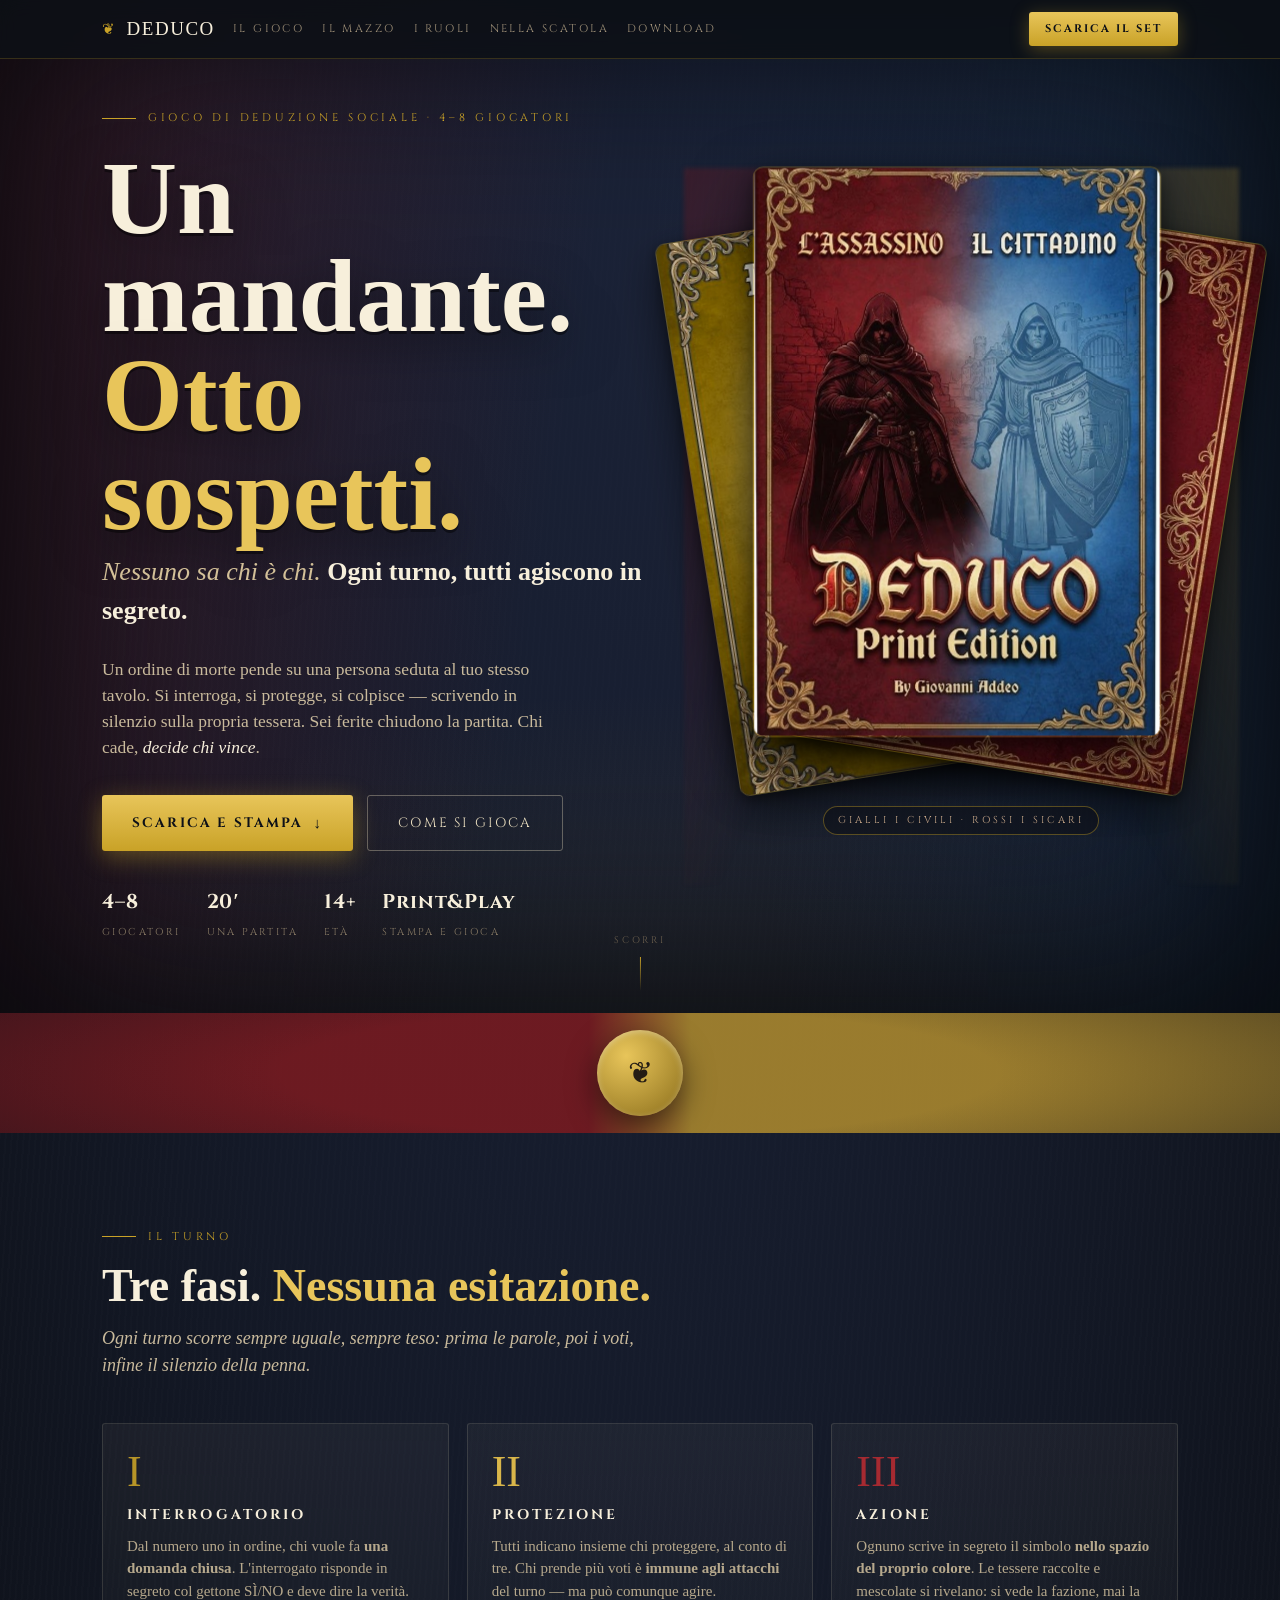
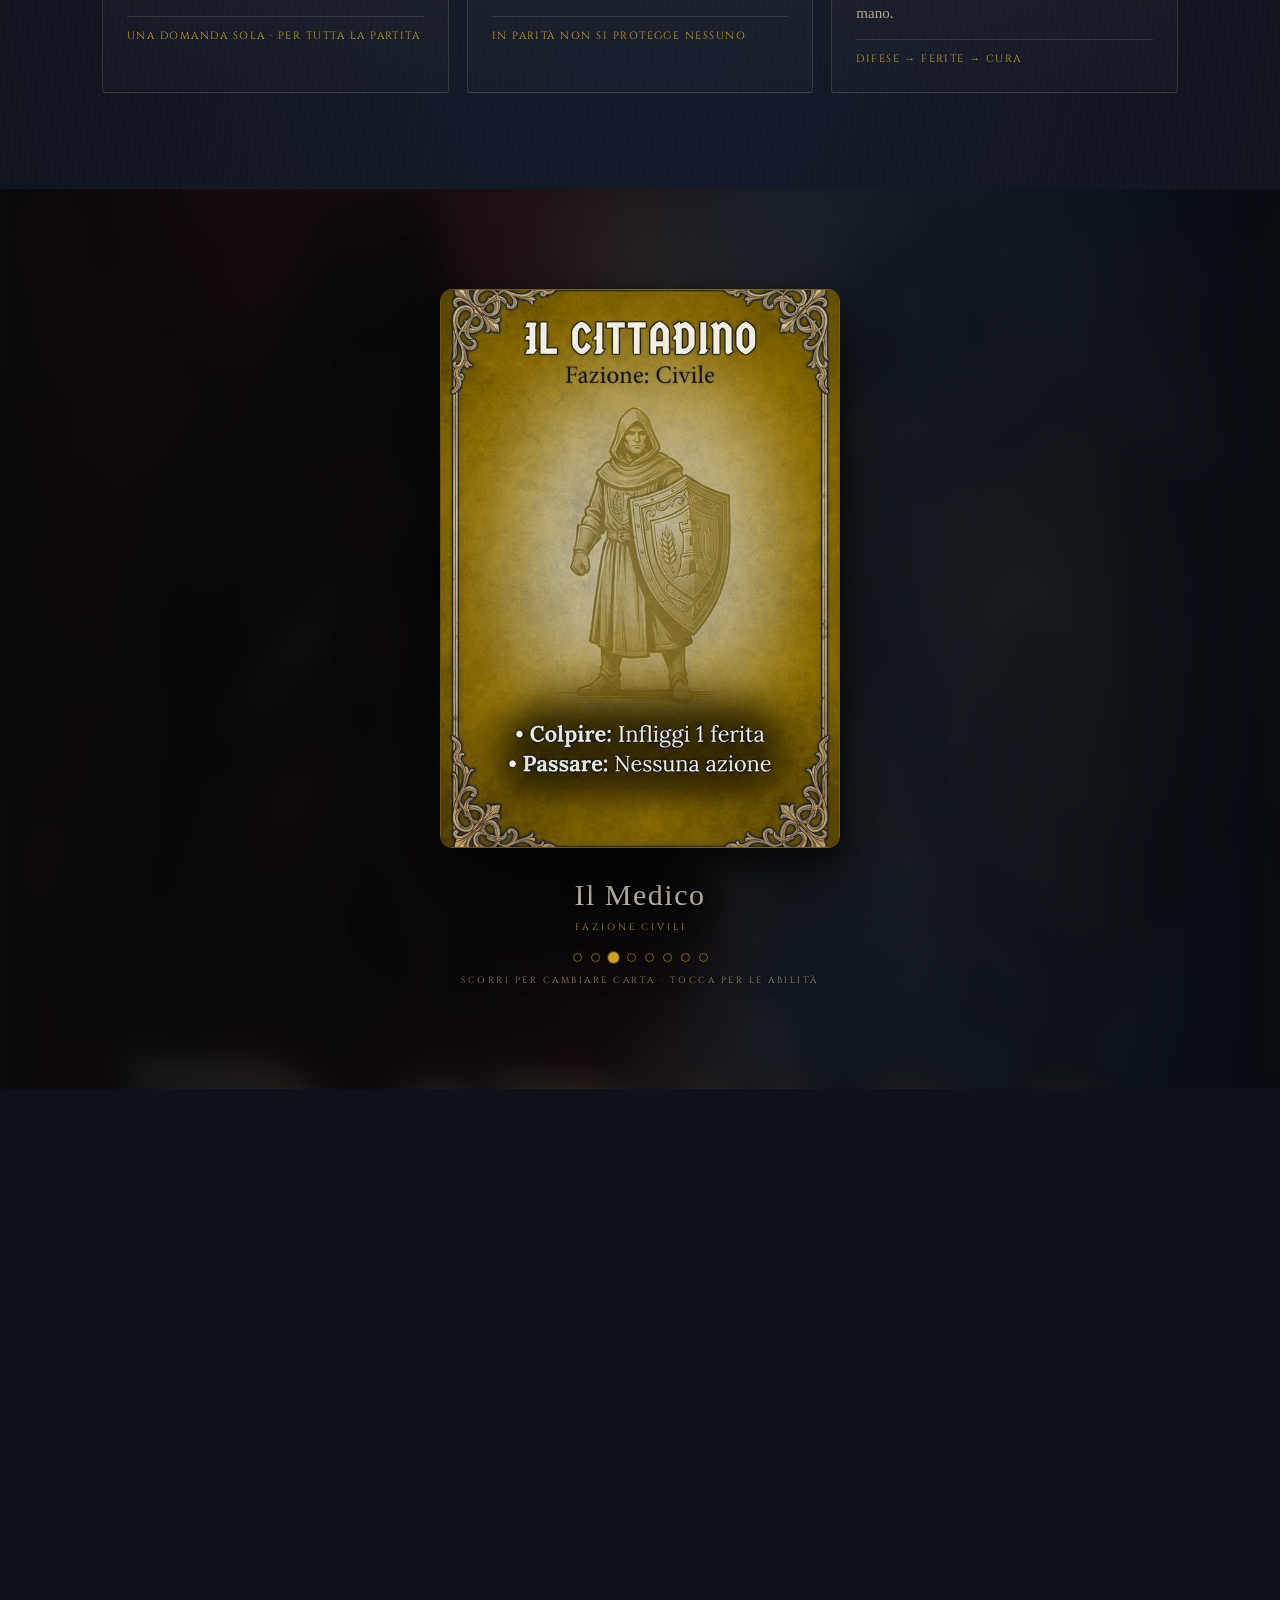
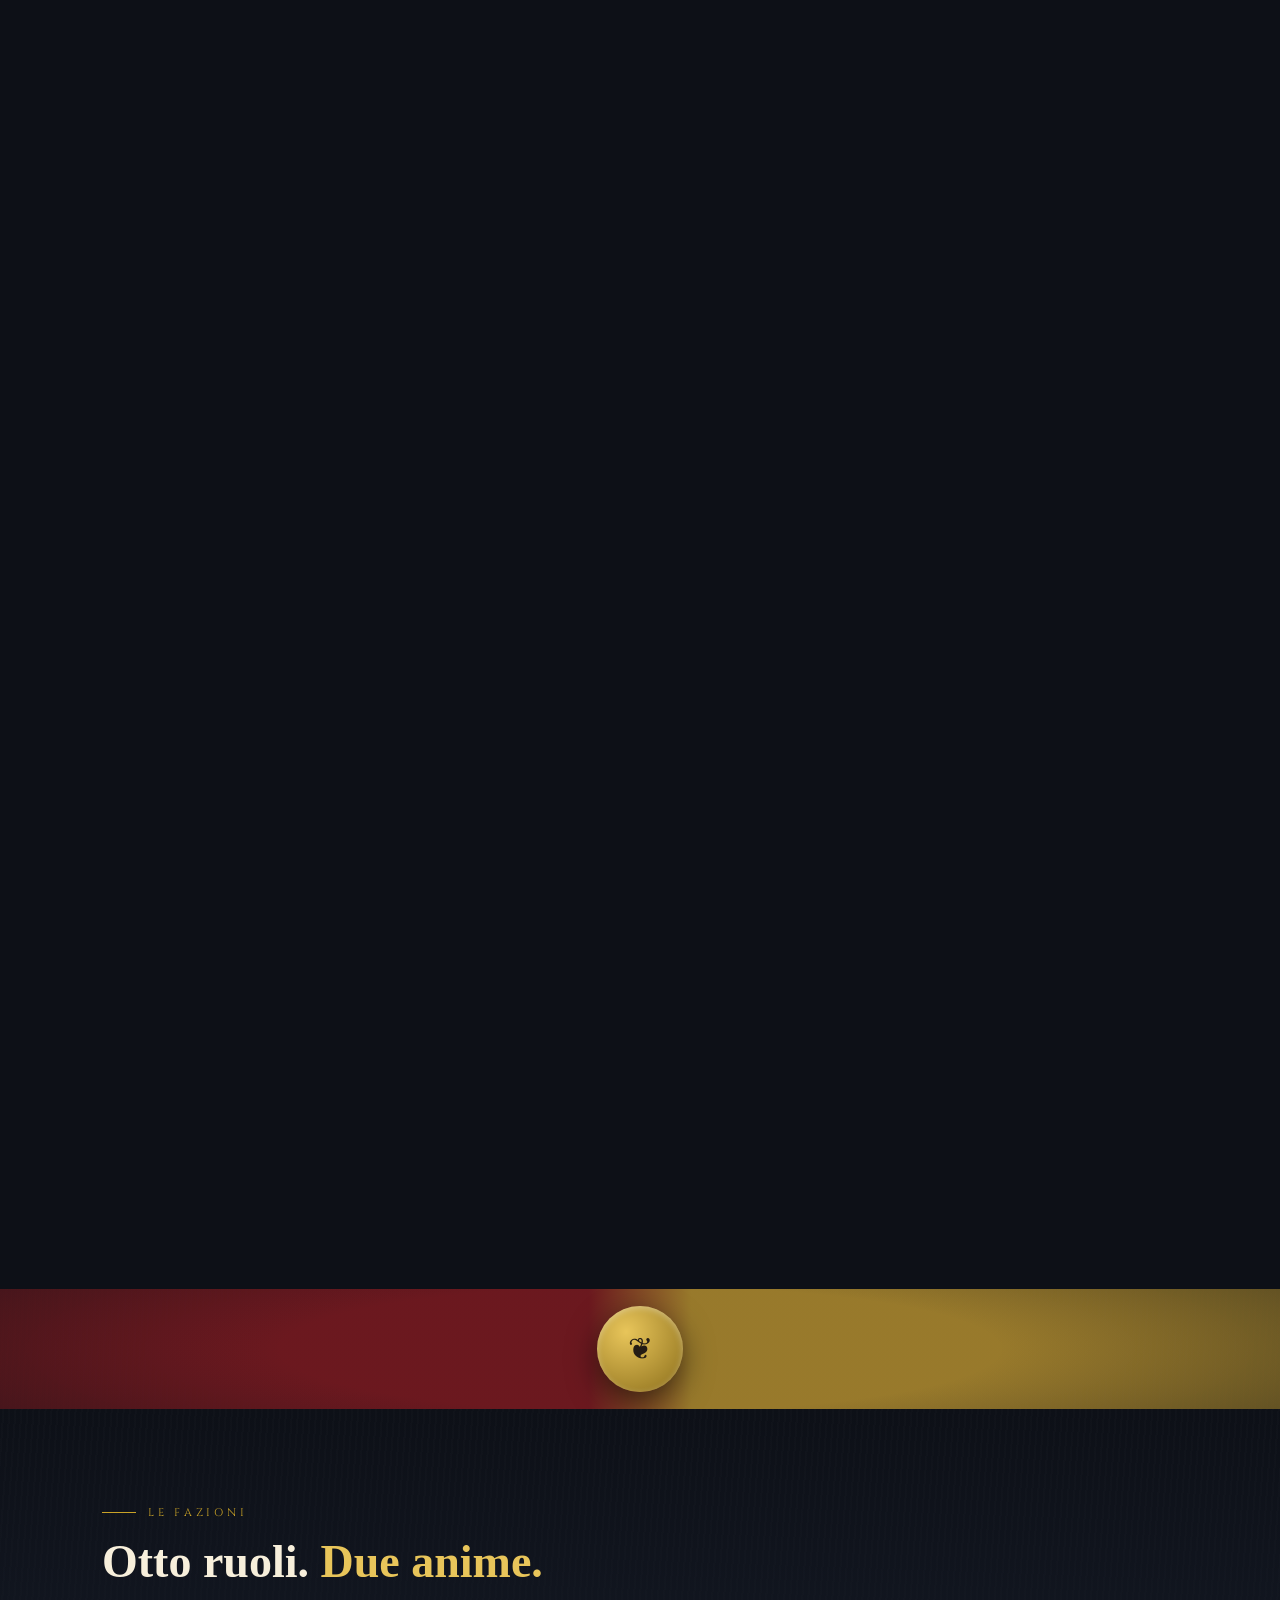
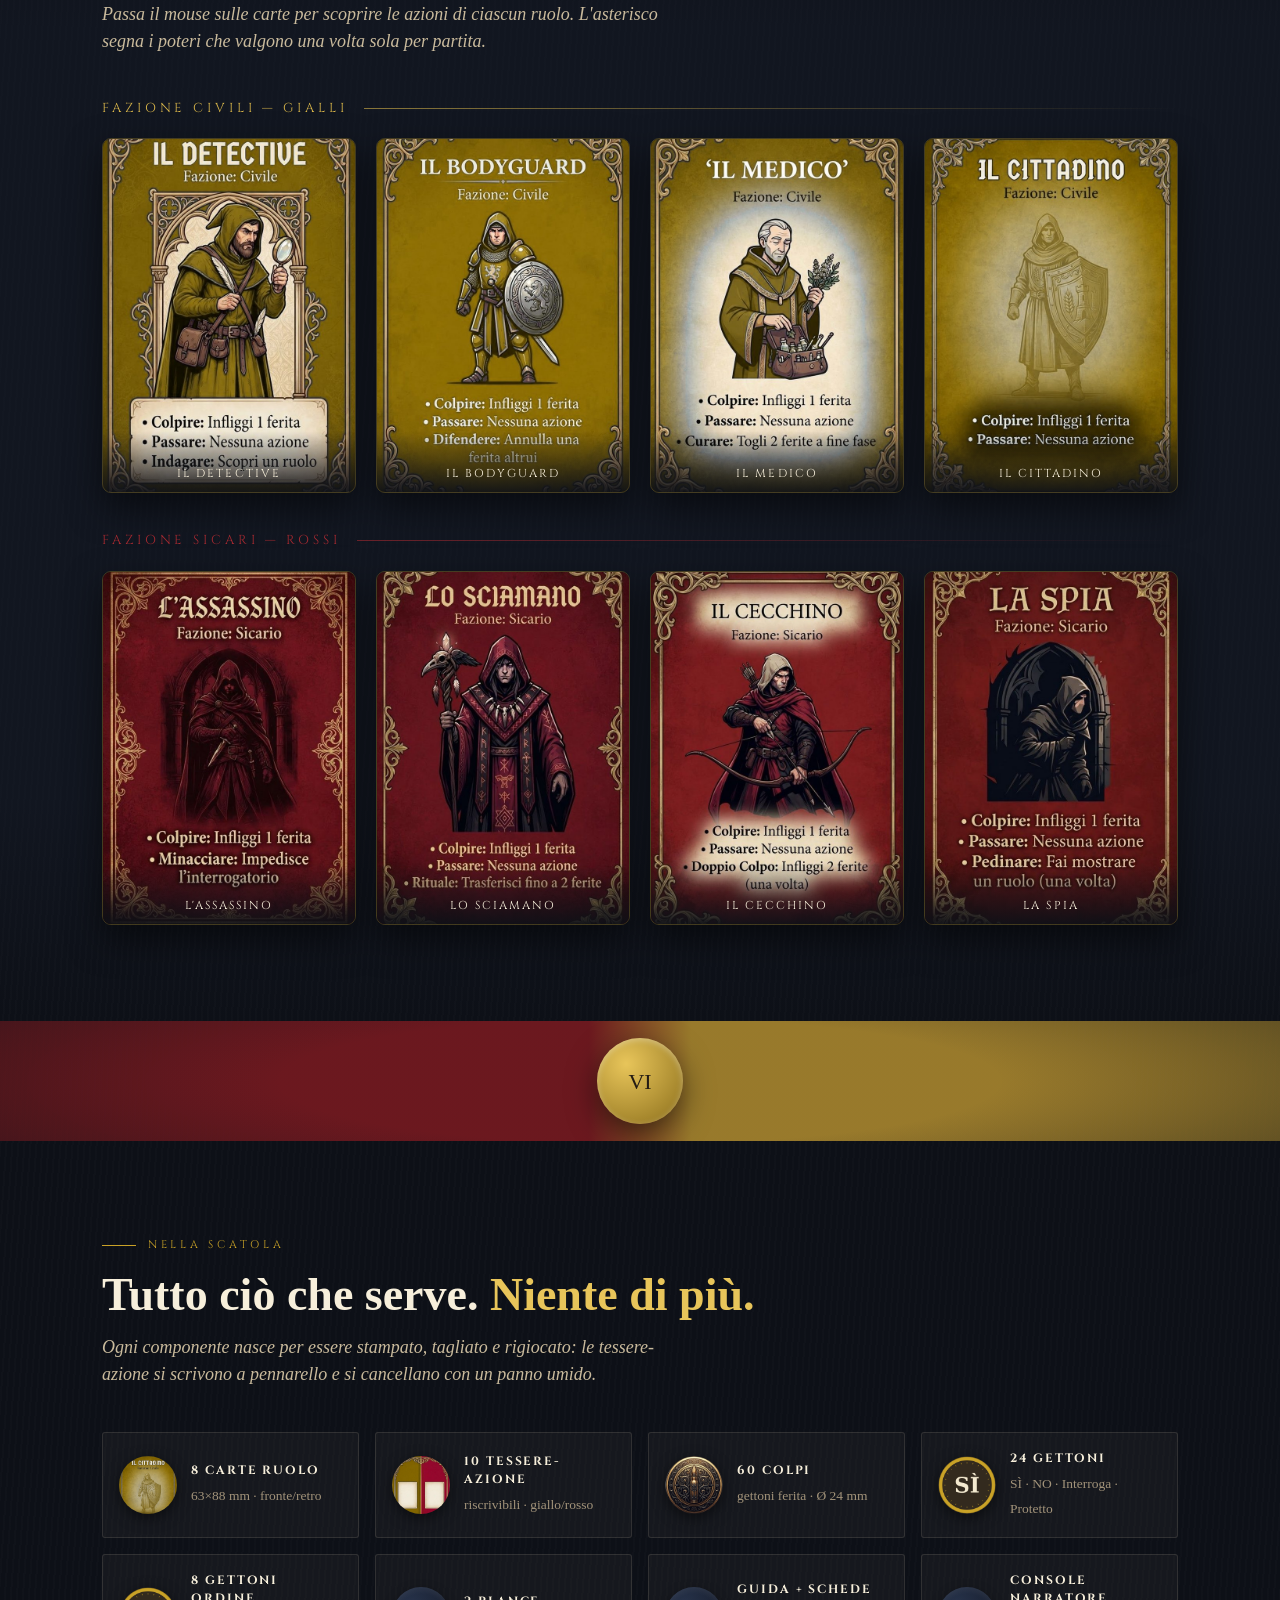
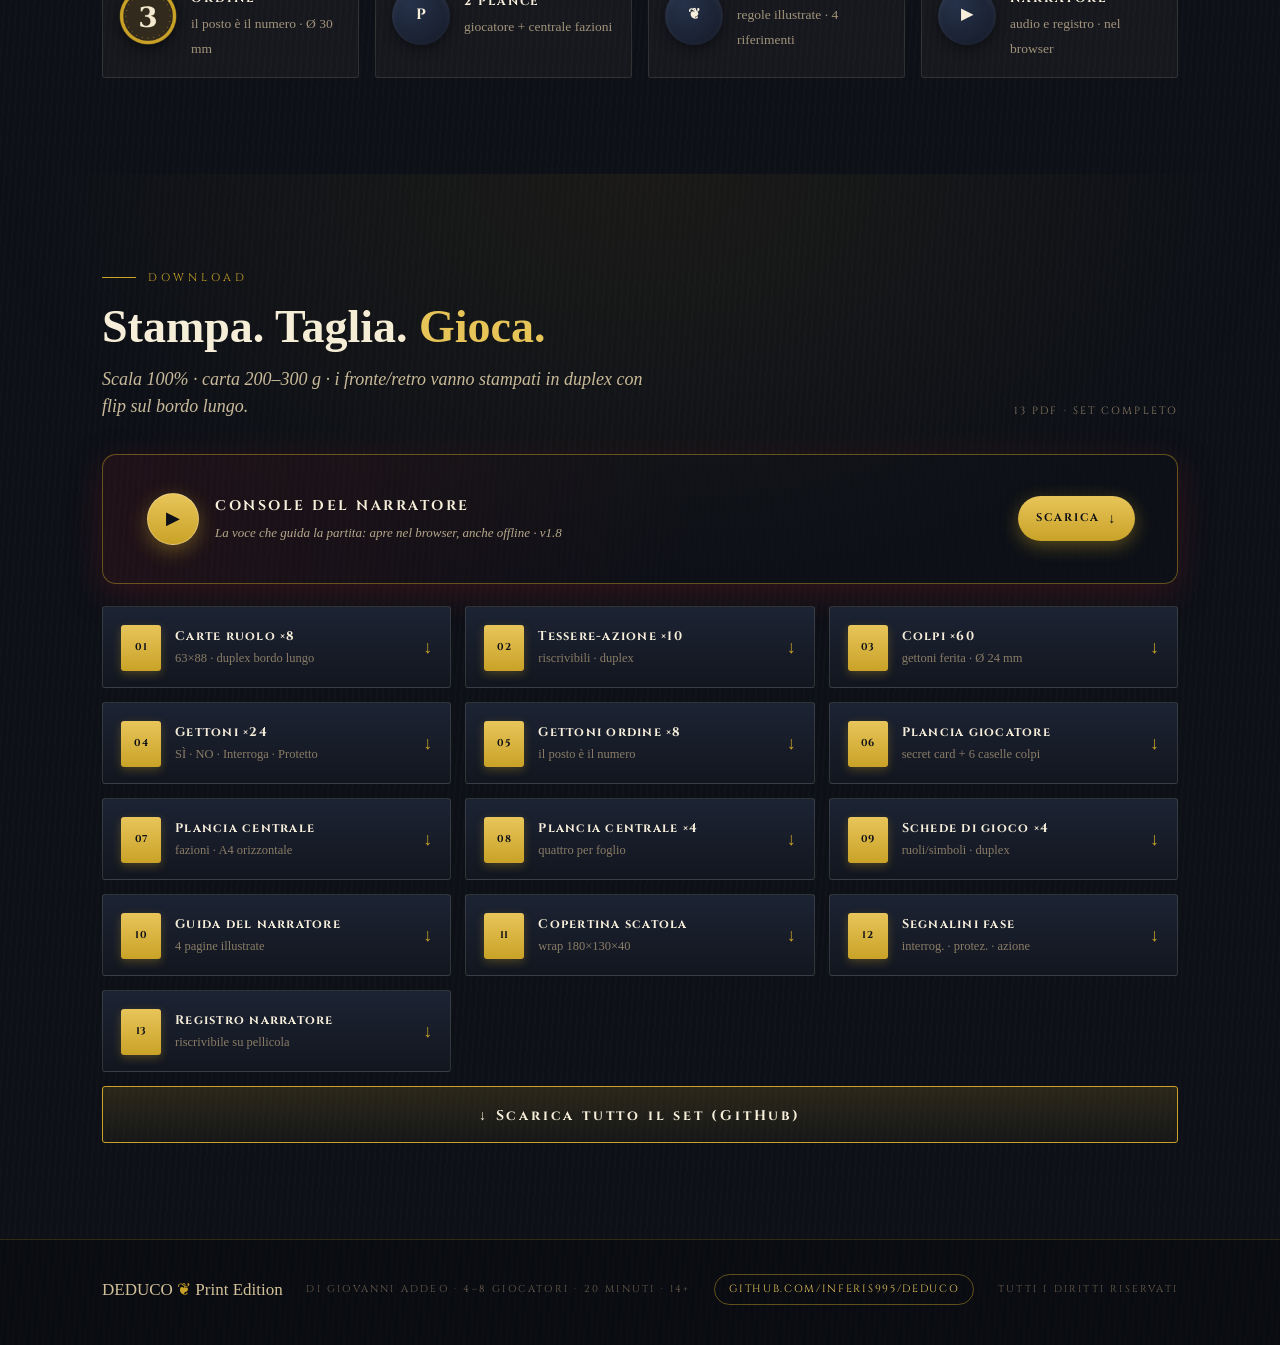
==== landing/index.html @ 0715bff7 "Console narratore: download ora via ZIP (GitHub Pages non forza il download degli HTML)" ====
<!DOCTYPE html>
<html lang="it">
<head>
<meta charset="utf-8">
<meta name="viewport" content="width=device-width, initial-scale=1, viewport-fit=cover">
<meta name="theme-color" content="#0D1017">
<title>DEDUCO — Un mandante. Otto sospetti. · Print &amp; Play</title>
<meta name="description" content="Gioco di deduzione sociale per 4–8 giocatori. Scarica, stampa, taglia, gioca. Print & Play completo: carte, gettoni, plance, guida e console del narratore.">
<link rel="preconnect" href="">

<style>
@import url('assets/fnt/fnt.css');

:root{
  --desk:#0D1017; --desk2:#161C29;
  --manila:#EBDFC0; --manila-hi:#F7EFDB; --manila-dim:#D3C098;
  --ink:#241C14; --ink-soft:#6A5B45;
  --gold:#C9A227; --gold-hi:#E8C55A; --gold-dim:#8a6d1a;
  --red:#A62A31; --red-dim:#761A20; --civ:#d9b64a; --civ-dim:#a8862e;
  --r:3px;
  --serif:"EB Garamond",Georgia,serif;
  --disp:"Cinzel Decorative",Georgia,serif;
  --caps:"Cinzel",Georgia,serif;
}
*{box-sizing:border-box;-webkit-tap-highlight-color:transparent}
html{scroll-behavior:smooth}
html,body{margin:0;padding:0}
body{
  background:
    radial-gradient(130% 90% at 50% -10%, #1E2740 0%, rgba(13,16,23,0) 60%),
    repeating-linear-gradient(94deg, rgba(255,255,255,.012) 0 2px, rgba(0,0,0,0) 2px 6px),
    var(--desk);
  color:var(--manila);
  font-family:var(--serif);
  font-size:17px; line-height:1.5;
  overflow-x:hidden;
}
.wrap{max-width:1120px;margin:0 auto;padding:0 22px}
::selection{background:var(--gold);color:#0a0a0a}

/* ============ TOP BAR ============ */
header{position:fixed;inset:0 0 auto 0;z-index:90;width:100%;overflow:hidden;background:rgba(13,16,23,.82);backdrop-filter:blur(10px);border-bottom:1px solid rgba(201,162,39,.22)}
.nav{display:flex;align-items:center;gap:18px;height:58px;max-width:1120px;margin:0 auto;padding:0 22px;flex-wrap:nowrap}
.logo{font-family:var(--disp);font-size:19px;color:var(--manila-hi);letter-spacing:.08em;display:flex;align-items:center;gap:10px}
.logo .fleur{color:var(--gold);font-size:15px}
.nav a{font-family:var(--caps);font-size:11px;letter-spacing:.22em;text-transform:uppercase;color:#A2937A;text-decoration:none;transition:color .2s}
.nav a:hover{color:var(--gold-hi)}
.nav .cta{margin-left:auto;flex:0 0 auto;white-space:nowrap;font-family:var(--caps);font-size:11px;letter-spacing:.18em;text-transform:uppercase;color:#0D1017;background:linear-gradient(180deg,var(--gold-hi),var(--gold));padding:9px 16px;border-radius:var(--r);text-decoration:none;font-weight:700;box-shadow:0 4px 18px rgba(201,162,39,.35);transition:transform .15s,box-shadow .2s}
.nav .cta:hover{transform:translateY(-1px);box-shadow:0 8px 26px rgba(201,162,39,.5)}
@media(max-width:760px){.nav a:not(.cta){display:none}}
@media(max-width:760px){
  .nav{gap:10px;padding:0 14px}
  .nav .logo{font-size:17px}
  .nav .cta{padding:8px 12px;font-size:10.5px;letter-spacing:.12em}
}
@media(max-width:520px){
  .wrap{padding:0 16px}
  .nav{padding:0 12px;gap:8px}
  section{padding:64px 0}
  .hero{padding-top:92px}
  .hero-meta{gap:18px}
  .comp-grid{gap:10px}
  .comp{padding:12px;gap:10px}
  .comp .ic{flex:0 0 46px;height:46px}
  .dl{padding:13px 12px;gap:10px}
  .dl .tag{flex-basis:34px;height:40px}
  .dl b{white-space:normal;font-size:11.5px}
  .fasi{gap:12px}
  .fase{padding:20px 18px}
  .cards{gap:10px}
  .pcard .nm{font-size:9.5px;letter-spacing:.12em;padding:26px 8px 8px}
  .fax{height:90px}
  .fax .seal{width:70px;height:70px;font-size:24px}
}

/* link mai viola/visti-diversi: uniformità totale */
a{-webkit-tap-highlight-color:transparent}
a:visited,a:active{color:inherit}
.btn:visited{color:#0D1017 !important}
.btn.gold:visited,.btn.gold:active{color:#0D1017 !important;background:linear-gradient(180deg,var(--gold),var(--gold-dim)) !important}
.btn.ghost:visited{color:var(--manila) !important}
.nav .cta:visited,.nav .cta:active{color:#0D1017 !important;background:linear-gradient(180deg,var(--gold-hi),var(--gold)) !important}
.btn:active{transform:translateY(1px) scale(.985)}
.dl:visited .tx b{color:var(--manila-hi)}
.dl-console-hero:visited .go{color:#0D1017 !important}
.dl-console-hero:active{transform:translateY(1px)}

/* ============ HERO ============ */
.hero{position:relative;min-height:100svh;display:grid;align-items:center;padding:110px 0 70px;overflow:hidden}
/* spartiacque rosso/blu come l'artwork */
.hero-bg{position:absolute;inset:0;z-index:0}
.hero-bg::before{content:"";position:absolute;inset:0;
  background:
    linear-gradient(100deg, rgba(118,26,32,.32) 0%, rgba(118,26,32,0) 44%),
    linear-gradient(260deg, rgba(27,58,92,.38) 0%, rgba(27,58,92,0) 46%),
    radial-gradient(90% 70% at 50% 110%, rgba(201,162,39,.10), rgba(0,0,0,0) 60%);}
/* vignetta pergamena bruciata */
.hero-bg::after{content:"";position:absolute;inset:0;box-shadow:inset 0 0 180px 40px rgba(5,7,10,.85)}
.hero-grid{position:relative;z-index:2;display:grid;grid-template-columns:1.15fr .85fr;gap:56px;align-items:center}
@media(max-width:900px){
  .hero-grid{grid-template-columns:1fr;gap:24px}
  /* mobile: carte IN CIMA con animazione d'ingresso, poi il testo pulito */
  .hero-art{order:-1;margin:-6px 0 6px;padding:0 16px}
  .hero-copy{order:0;text-align:left}
  .deck{width:min(250px,64vw);--fanA:9%;--rot:7deg}
  .kicker{margin-bottom:14px}
  h1{font-size:clamp(40px,11vw,60px);line-height:1.0;margin-bottom:10px}
  .hero-copy p.lead{font-size:15px;line-height:1.55;margin-bottom:18px;text-wrap:pretty}
  .hero-cta{gap:10px}
  .hero-cta .btn{padding:13px 18px;font-size:11.5px}
  .hero-meta{margin-top:18px;gap:10px}
  .hm{font-size:10px}
  .cap{margin-top:10px}
  .scroll-hint{display:none}
}

.kicker{font-family:var(--caps);font-size:11px;letter-spacing:.34em;text-transform:uppercase;color:var(--gold);display:flex;align-items:center;gap:12px;margin-bottom:22px}
.kicker::before{content:"";width:34px;height:1px;background:var(--gold)}
h1{font-family:var(--disp);font-weight:900;font-size:clamp(52px,8.5vw,104px);line-height:.95;margin:0 0 8px;color:var(--manila-hi);text-shadow:0 3px 0 rgba(0,0,0,.45), 0 14px 50px rgba(0,0,0,.5)}
h1 .dual{color:var(--gold-hi)}
.tagline{font-size:clamp(19px,2.4vw,26px);font-style:italic;color:var(--manila-dim);margin:0 0 26px}
.tagline b{color:var(--manila-hi);font-style:normal}
.hero-copy p.lead{font-size:17.5px;color:#C9BA9C;max-width:52ch;margin:0 0 34px}
.hero-copy p.lead em{color:var(--manila-hi)}

.hero-cta{display:flex;gap:14px;flex-wrap:wrap;align-items:center}
.btn{font-family:var(--caps);font-size:13.5px;letter-spacing:.16em;text-transform:uppercase;text-decoration:none;padding:17px 30px;border-radius:var(--r);display:inline-flex;align-items:center;gap:10px;transition:transform .15s,box-shadow .2s,background .2s}
.btn.gold{background:linear-gradient(180deg,var(--gold-hi),var(--gold));color:#0D1017;font-weight:700;box-shadow:0 6px 24px rgba(201,162,39,.4)}
.btn.gold:hover{transform:translateY(-2px);box-shadow:0 12px 34px rgba(201,162,39,.55)}
.btn.ghost{border:1px solid rgba(235,223,192,.35);color:var(--manila)}
.btn.ghost:hover{border-color:var(--gold);color:var(--gold-hi)}
.btn .ar{font-family:var(--serif);font-size:15px}

.hero-meta{display:flex;gap:26px;margin-top:36px;flex-wrap:wrap}
.hm{font-family:var(--caps)}
.hm b{display:block;font-size:20px;color:var(--manila-hi);letter-spacing:.04em}
.hm span{font-size:10px;letter-spacing:.24em;text-transform:uppercase;color:#8A7C66}

/* carta flottante hero */
.hero-art{position:relative;display:flex;flex-direction:column;align-items:center;justify-content:center}
.hero-art::before{content:"";position:absolute;inset:-8% -14%;
  background:
    linear-gradient(115deg, rgba(118,26,32,.34), transparent 42%),
    linear-gradient(245deg, rgba(168,134,46,.26), transparent 46%),
    radial-gradient(60% 55% at 50% 42%, rgba(201,162,39,.14), transparent 70%);
  filter:blur(2px);z-index:0}
/* ventaglio carte: spread ampio, tutte leggibili, ombre coerenti */
.deck{position:relative;width:min(400px,86vw);aspect-ratio:63/88;z-index:1;margin:0 auto;--fanA:16%;--rot:9deg}
.deck .card3d{position:absolute;top:0;left:0;width:100%;height:100%;border-radius:10px;overflow:hidden;border:1px solid rgba(201,162,39,.4);will-change:transform;
  box-shadow:0 18px 44px rgba(0,0,0,.55),0 4px 12px rgba(0,0,0,.4)}
.deck .card3d img{width:100%;height:100%;object-fit:cover;display:block}
/* tre carte sovrapposte con fan: la prima esce a sinistra, la terza a destra */
.deck{--fanA:16%;--rot:9deg}
.deck .c1{transform:rotate(calc(var(--rot)*-1)) translate(calc(var(--fanA)*-1),-3%);z-index:0}
.deck .c2{transform:rotate(var(--rot)) translate(var(--fanA),-3%);z-index:0}
.deck .c3{transform:translate(-1%,-8%) scale(1.02);z-index:3;box-shadow:0 26px 60px rgba(0,0,0,.6),0 8px 20px rgba(0,0,0,.45)}
.deck .glow{position:absolute;inset:-12%;z-index:1;background:radial-gradient(60% 50% at 50% 40%,rgba(201,162,39,.16),transparent 70%);pointer-events:none}
.cap{position:relative;z-index:4;font-family:var(--caps);font-size:10px;letter-spacing:.3em;text-transform:uppercase;color:#C9A98A;white-space:nowrap;text-align:center;margin-top:30px;background:rgba(13,16,23,.55);padding:6px 14px;border-radius:99px;border:1px solid rgba(201,162,39,.4)}
@media(max-width:900px){
  .cap{margin-top:16px;font-size:9px;letter-spacing:.2em;white-space:normal}
}
@media (prefers-reduced-motion: no-preference){
  /* ingresso cinematico: le carte si compongono */
  .deck .c1{animation:dealL .9s cubic-bezier(.2,.8,.25,1) both}
  .deck .c2{animation:dealR .9s cubic-bezier(.2,.8,.25,1) .12s both}
  .deck .c3{animation:dealC .9s cubic-bezier(.2,.8,.25,1) .24s both}
  @keyframes dealL{from{transform:rotate(-24deg) translate(-46%,6%) scale(.92);opacity:0}to{transform:rotate(calc(var(--rot)*-1)) translate(calc(var(--fanA)*-1),-3%);opacity:1}}
  @keyframes dealR{from{transform:rotate(24deg) translate(46%,6%) scale(.92);opacity:0}to{transform:rotate(var(--rot)) translate(var(--fanA),-3%);opacity:1}}
  @keyframes dealC{from{transform:translate(-16%,-20%) scale(.9);opacity:0}to{transform:translate(-1%,-8%) scale(1.02);opacity:1}}
  /* respiro lento e leggero del mazzo */
  .deck{animation:breathe 6.5s ease-in-out 1.2s infinite}
  @keyframes breathe{0%,100%{transform:translateY(0)}50%{transform:translateY(-7px)}}
  /* micro-parallasse al passaggio del mouse (desktop) */
  @media(hover:hover){
    .deck{transition:transform .3s ease}
    .hero-art:hover .deck{transform:translateY(-4px) rotate(-.6deg)}
  }
}
/* override mobile DOPO la base: fan più raccolto su schermi stretti */
@media(max-width:900px){
  .deck{width:min(230px,60vw)}
}

.scroll-hint{position:absolute;left:50%;bottom:22px;transform:translateX(-50%);z-index:3;font-family:var(--caps);font-size:9.5px;letter-spacing:.3em;text-transform:uppercase;color:#6B5F4E;display:flex;flex-direction:column;align-items:center;gap:8px;text-decoration:none}
@media(max-width:900px){.scroll-hint{display:none !important}}
.scroll-hint::after{content:"";width:1px;height:34px;background:linear-gradient(180deg,var(--gold),transparent);animation:drip 2.2s ease-in-out infinite}
@keyframes drip{0%{transform:scaleY(0);transform-origin:top}45%{transform:scaleY(1);transform-origin:top}55%{transform:scaleY(1);transform-origin:bottom}100%{transform:scaleY(0);transform-origin:bottom}}

/* ============ FASCE FRAZIONE (divider) ============ */
.fax{position:relative;height:120px;overflow:hidden;display:flex;align-items:center;justify-content:center}
.fax::before{content:"";position:absolute;inset:0;
  background:linear-gradient(90deg,var(--red-dim) 0%,var(--red-dim) 46%,var(--civ-dim) 54%,var(--civ-dim) 100%);opacity:.9}
.fax::after{content:"";position:absolute;inset:0;background:radial-gradient(70% 130% at 50% 50%,transparent 40%,rgba(13,16,23,.55) 100%)}
.fax .seal{position:relative;z-index:1;width:86px;height:86px;border-radius:50%;background:radial-gradient(circle at 34% 30%,#E8C55A,#8a6d1a);display:grid;place-items:center;box-shadow:0 10px 30px rgba(0,0,0,.55), inset 0 2px 6px rgba(255,255,255,.35);font-family:var(--disp);font-size:30px;color:#241C14}

/* ============ IL MAZZO — scroll film (sticky) ============ */
#mazzo{position:relative;isolation:isolate;background:var(--desk);overflow-x:clip}

/* COPERTINA in alto — cover del mazzo */
.mz-head{padding:120px 0 40px;background:
  radial-gradient(120% 90% at 50% 0, #1E2740 0%, rgba(13,16,23,0) 60%), var(--desk)}
.mz-headgrid{display:grid;grid-template-columns:1.2fr .8fr;gap:52px;align-items:center}
@media(max-width:900px){.mz-headgrid{grid-template-columns:1fr;gap:26px;padding-top:0}}
.mz-cover{position:relative;width:min(300px,66vw);margin:0 auto}
.mz-cover img{width:100%;display:block;border-radius:10px;border:1px solid rgba(201,162,39,.5);
  box-shadow:0 30px 70px rgba(0,0,0,.6),0 8px 20px rgba(0,0,0,.45)}
.mz-cover::after{content:"";position:absolute;inset:-10%;background:radial-gradient(60% 55% at 50% 45%,rgba(201,162,39,.16),transparent 70%);z-index:-1}
.mz-caplabel{position:absolute;left:50%;bottom:-30px;transform:translateX(-50%);
  font-family:var(--caps);font-size:9px;letter-spacing:.28em;text-transform:uppercase;color:#9b8a68;white-space:nowrap}

/* VISUALIZZATORE (stile Métiq): sezione alta ~300vh, sticky in testa si appiccica subito,
   le 8 carte scorrono in 200vh = niente scroll blu sprecato */
.mz-viewer{position:relative;height:300vh}
.dfsticky{position:sticky;top:0;height:100svh;display:flex;align-items:center;justify-content:center;overflow:hidden;
  background:var(--desk)}
/* sfondo copertina sfocato dietro le carte */
.df-bg{position:absolute;inset:0;z-index:0;background-image:url('assets/cover-trim.jpg');
  background-size:cover;background-position:center 42%;filter:saturate(.85) brightness(.5) blur(16px);
  transform:scale(1.12);will-change:transform;pointer-events:none}
.df-bg::after{content:"";position:absolute;inset:0;
  background:linear-gradient(90deg,rgba(13,16,23,.9),rgba(13,16,23,.55),rgba(13,16,23,.9))}
.dfgrid{position:relative;z-index:2;display:grid;place-items:center;width:100%}

/* carta GRANDE, proporzioni cinematiche */
.df-cardwrap{position:relative;display:flex;flex-direction:column;align-items:center;gap:18px}
.df-card{position:relative;width:min(400px,72vw);aspect-ratio:63/88;border-radius:12px;overflow:hidden;cursor:pointer;
  border:1px solid rgba(201,162,39,.5);box-shadow:0 40px 90px rgba(0,0,0,.7),0 10px 26px rgba(0,0,0,.5);
  transition:transform .35s cubic-bezier(.2,.8,.25,1);will-change:transform}
.df-card:active{transform:scale(.985)}
.df-card img{width:100%;height:100%;object-fit:cover;display:block}
.df-card .flip{position:absolute;inset:0;background:linear-gradient(180deg,rgba(13,16,23,.88),rgba(13,16,23,.96));
  display:flex;flex-direction:column;justify-content:center;align-items:center;gap:9px;padding:24px;text-align:center;
  opacity:0;transform:rotateY(12deg);transition:opacity .3s ease,transform .3s ease;pointer-events:none}
.df-card.aperta .flip{opacity:1;transform:none;pointer-events:auto}
.df-card .flip b{font-family:var(--caps);font-size:15px;letter-spacing:.2em;text-transform:uppercase;color:var(--manila-hi)}
.df-card .flip span{font-size:16px;color:#C9BA9C;max-width:32ch}
.df-card .flip code{font-family:ui-monospace,Menlo,monospace;font-size:14px;color:var(--gold-hi);background:rgba(201,162,39,.14);padding:2px 9px;border-radius:3px}
.df-card .flip .fx{margin-top:6px;font-family:var(--caps);font-size:9.5px;letter-spacing:.26em;text-transform:uppercase;color:#8A7C66}
.df-card .flip .fx2{font-style:italic;color:#B6A88C}

/* progress: nome + dots */
.df-info{display:flex;flex-direction:column;align-items:center;gap:12px;margin-top:6px}
.df-nome{font-family:var(--disp);font-size:clamp(23px,3vw,30px);color:var(--manila-hi);letter-spacing:.05em;min-height:1.3em;text-shadow:0 3px 18px rgba(0,0,0,.7)}
.df-nome small{display:block;font-family:var(--caps);font-size:9.5px;letter-spacing:.3em;text-transform:uppercase;color:var(--gold);margin-top:4px}
.df-dots{display:flex;gap:9px;justify-content:center;margin-top:6px}
.df-dots i{width:9px;height:9px;border-radius:50%;border:1px solid rgba(201,162,39,.6);transition:background .25s,transform .25s;cursor:pointer}
.df-dots i.on{background:var(--gold);transform:scale(1.3)}
.df-hint{font-family:var(--caps);font-size:9px;letter-spacing:.28em;text-transform:uppercase;color:#9b8a68}
@media(max-width:900px){.df-hint{display:none}}

/* cambio carta — dissolvenza morbida */
.df-card.swap{animation:cardIn .5s ease both}
@keyframes cardIn{from{opacity:.25;transform:translateY(10px) scale(.97)}to{opacity:1;transform:none}}
@media (prefers-reduced-motion: reduce){.df-card.swap{animation:none}}

/* ============ SEZIONI GENERICHE ============ */
section{padding:96px 0}
.eyebrow{font-family:var(--caps);font-size:11px;letter-spacing:.34em;text-transform:uppercase;color:var(--gold);display:flex;align-items:center;gap:12px;margin-bottom:16px}
.eyebrow::before{content:"";width:34px;height:1px;background:var(--gold)}
h2{font-family:var(--disp);font-weight:700;font-size:clamp(30px,4.4vw,46px);line-height:1.08;margin:0 0 14px;color:var(--manila-hi)}
h2 em{font-style:normal;color:var(--gold-hi)}
.sub{font-size:18px;color:#C9BA9C;max-width:62ch;margin:0 0 44px;font-style:italic}

/* ============ COME SI GIOCA (fasi) ============ */
.fasi{display:grid;grid-template-columns:repeat(3,1fr);gap:18px}
@media(max-width:860px){.fasi{grid-template-columns:1fr}}
.fase{position:relative;background:linear-gradient(180deg,rgba(235,223,192,.05),rgba(235,223,192,.02));border:1px solid rgba(235,223,192,.14);border-radius:var(--r);padding:26px 24px 24px;transition:transform .2s,border-color .2s}
.fase:hover{transform:translateY(-4px);border-color:rgba(201,162,39,.5)}
.fase .num{font-family:var(--disp);font-size:44px;color:rgba(201,162,39,.9);line-height:1;margin-bottom:10px}
.fase h3{font-family:var(--caps);font-size:14px;letter-spacing:.22em;text-transform:uppercase;color:var(--manila-hi);margin:0 0 10px}
.fase p{margin:0;font-size:15px;color:#B6A88C}
.fase .law{margin-top:14px;padding-top:12px;border-top:1px solid rgba(235,223,192,.14);font-family:var(--caps);font-size:10.5px;letter-spacing:.14em;text-transform:uppercase;color:var(--gold)}
.fase.red .num{color:var(--red)}
.fase.civ .num{color:var(--civ)}

/* ============ I RUOLI (galleria carte) ============ */
#ruoli{background:linear-gradient(180deg,transparent,rgba(22,28,41,.5) 18%,rgba(22,28,41,.5) 82%,transparent)}
.fac-line{display:flex;align-items:center;gap:16px;margin:38px 0 20px}
.fac-line .fn{font-family:var(--caps);font-size:13px;letter-spacing:.3em;text-transform:uppercase}
.fac-line.civili .fn{color:var(--civ)}
.fac-line.sicari .fn{color:var(--red)}
.fac-line::after{content:"";flex:1;height:1px;background:linear-gradient(90deg,currentColor,transparent)}
.fac-line.civili::after{background:linear-gradient(90deg,rgba(217,182,74,.6),transparent)}
.fac-line.sicari::after{background:linear-gradient(90deg,rgba(166,42,49,.6),transparent)}

.cards{display:grid;grid-template-columns:repeat(4,1fr);gap:20px}
@media(max-width:980px){.cards{grid-template-columns:repeat(2,1fr)}}
@media(max-width:520px){.cards{grid-template-columns:repeat(2,1fr);gap:12px}}
.pcard{position:relative;border-radius:9px;overflow:hidden;aspect-ratio:63/88;box-shadow:0 14px 34px rgba(0,0,0,.5);border:1px solid rgba(201,162,39,.28);transform-style:preserve-3d;transition:transform .25s ease,box-shadow .25s ease}
.pcard img{width:100%;height:100%;object-fit:cover;display:block;transition:transform .4s ease}
.pcard:hover{transform:translateY(-8px) rotate(-1.2deg) scale(1.02);box-shadow:0 26px 60px rgba(0,0,0,.65),0 0 0 1px var(--gold)}
.pcard:hover img{transform:scale(1.06)}
.pcard .nm{position:absolute;left:0;right:0;bottom:0;padding:34px 12px 10px;background:linear-gradient(180deg,transparent,rgba(13,16,23,.92));font-family:var(--caps);font-size:11.5px;letter-spacing:.18em;text-transform:uppercase;color:var(--manila-hi);text-align:center}
.pcard .acts{position:absolute;inset:0;background:rgba(13,16,23,.93);opacity:0;transition:opacity .25s;display:flex;flex-direction:column;justify-content:center;align-items:center;gap:6px;padding:14px;text-align:center}
.pcard:hover .acts,.pcard:focus-within .acts{opacity:1}
.pcard .acts b{font-family:var(--caps);font-size:12px;letter-spacing:.2em;color:var(--manila-hi)}
.pcard .acts span{font-size:13.5px;color:#B6A88C}
.pcard .acts code{font-family:ui-monospace,Menlo,monospace;font-size:12px;color:var(--gold-hi);background:rgba(201,162,39,.12);padding:1px 7px;border-radius:3px}

/* ============ COMPONENTI (tutti i pezzi) ============ */
.comp-grid{display:grid;grid-template-columns:repeat(4,1fr);gap:16px}
@media(max-width:980px){.comp-grid{grid-template-columns:repeat(2,1fr)}}
@media(max-width:520px){.comp-grid{grid-template-columns:1fr}}
.comp{display:flex;gap:14px;align-items:center;background:rgba(235,223,192,.04);border:1px solid rgba(235,223,192,.12);border-radius:var(--r);padding:16px}
.comp .ic{flex:0 0 58px;height:58px;border-radius:50%;background:radial-gradient(circle at 32% 28%,#26324a,#141926);display:grid;place-items:center;font-family:var(--caps);font-weight:700;color:var(--manila-hi);box-shadow:inset 0 2px 6px rgba(255,255,255,.08),0 4px 12px rgba(0,0,0,.4);font-size:15px}
.comp .ic.img{overflow:hidden;background:none;box-shadow:0 4px 14px rgba(0,0,0,.5)}
.comp .ic.img img{width:100%;height:100%;object-fit:cover}
.comp b{display:block;font-family:var(--caps);font-size:12px;letter-spacing:.16em;text-transform:uppercase;color:var(--manila-hi);margin-bottom:3px}
.comp span{font-size:13.5px;color:#A2937A}

/* ============ DOWNLOAD ============ */
#download{position:relative}
#download::before{content:"";position:absolute;inset:0;background:radial-gradient(80% 60% at 50% 0,rgba(201,162,39,.07),transparent 65%)}
.dl-hero{display:grid;grid-template-columns:1fr auto;gap:28px;align-items:end;margin-bottom:34px}
@media(max-width:760px){.dl-hero{grid-template-columns:1fr}}
.dl-note{font-family:var(--caps);font-size:10.5px;letter-spacing:.2em;text-transform:uppercase;color:#8A7C66;text-align:right}
@media(max-width:760px){.dl-note{text-align:left}}

/* console in evidenza */
.dl-console-hero{display:flex;align-items:center;gap:18px;background:linear-gradient(180deg,rgba(166,42,49,.28),rgba(118,26,32,.16));border:1.5px solid var(--red);border-radius:var(--r);padding:18px 22px;margin:0 0 22px;text-decoration:none;transition:transform .18s,box-shadow .25s,border-color .2s;box-shadow:0 10px 34px rgba(118,26,32,.35)}
.dl-console-hero:hover{transform:translateY(-3px);border-color:#c74a45;box-shadow:0 18px 48px rgba(118,26,32,.5)}
.dl-console-hero .playbtn{flex:0 0 58px;height:58px;border-radius:50%;display:grid;place-items:center;font-size:19px;color:#FBEDD8;background:radial-gradient(circle at 34% 28%,#c74a45,var(--red-dim));box-shadow:inset 0 2px 6px rgba(255,255,255,.25),0 6px 18px rgba(0,0,0,.5);border:1px solid rgba(251,237,216,.35)}
.dl-console-hero .tx{flex:1;min-width:0}
.dl-console-hero .tx b{display:block;font-family:var(--disp);font-size:19px;color:var(--manila-hi);letter-spacing:.04em}
.dl-console-hero .tx span{display:block;font-size:14px;color:#C9A98A;margin-top:3px;font-style:italic}
.dl-console-hero .go{flex:0 0 auto;font-family:var(--caps);font-size:12px;font-weight:700;letter-spacing:.18em;text-transform:uppercase;color:#0D1017;background:linear-gradient(180deg,var(--gold-hi),var(--gold));padding:12px 20px;border-radius:var(--r);display:inline-flex;align-items:center;gap:8px;box-shadow:0 5px 18px rgba(201,162,39,.4)}
.dl-console-hero .go .ar{font-family:var(--serif);font-size:14px}
@media(max-width:640px){
  .dl-console-hero{gap:12px;padding:14px}
  .dl-console-hero .playbtn{flex-basis:46px;height:46px;font-size:15px}
  .dl-console-hero .tx b{font-size:15.5px}
  .dl-console-hero .tx span{font-size:12px}
  .dl-console-hero .go{padding:10px 14px;font-size:10.5px}
}

.dl-grid{display:grid;grid-template-columns:repeat(3,1fr);gap:14px}
@media(max-width:980px){.dl-grid{grid-template-columns:repeat(2,1fr)}}
@media(max-width:620px){.dl-grid{grid-template-columns:1fr}}
.dl{position:relative;display:flex;align-items:center;gap:14px;background:linear-gradient(180deg,#1C2333,#12161F);border:1px solid rgba(235,223,192,.14);border-radius:var(--r);padding:16px 18px;text-decoration:none;transition:transform .15s,border-color .2s,box-shadow .2s}
.dl:hover{transform:translateY(-3px);border-color:var(--gold);box-shadow:0 14px 34px rgba(0,0,0,.5)}
.dl .tag{flex:0 0 40px;height:46px;display:grid;place-items:center;font-family:var(--caps);font-size:10px;font-weight:700;letter-spacing:.05em;color:#0D1017;background:linear-gradient(180deg,var(--gold-hi),var(--gold));border-radius:3px;box-shadow:0 3px 10px rgba(201,162,39,.3)}
.dl .tx{min-width:0}
.dl b{display:block;font-family:var(--caps);font-size:12.5px;letter-spacing:.1em;color:var(--manila-hi);white-space:nowrap;overflow:hidden;text-overflow:ellipsis}
.dl span{font-size:12.5px;color:#8A7C66;display:block;margin-top:2px}
.dl .dmar{margin-left:auto;color:var(--gold);font-size:18px;font-family:var(--serif);flex:0 0 auto}
.dl.total{grid-column:1/-1;justify-content:center;background:linear-gradient(180deg,rgba(201,162,39,.16),rgba(201,162,39,.05));border-color:var(--gold)}
.dl.total b{font-size:14px;letter-spacing:.2em}
.dl.console{border-color:rgba(166,42,49,.5)}
.dl.console .tag{background:linear-gradient(180deg,#c74a45,var(--red));color:#FBEDD8}

/* ============ FOOTER ============ */
footer{border-top:1px solid rgba(201,162,39,.2);padding:34px 0 40px;background:rgba(9,11,16,.6)}
.fgrid{display:flex;justify-content:space-between;align-items:center;gap:18px;flex-wrap:wrap}
.fbrand{font-family:var(--disp);font-size:17px;color:var(--manila-dim)}
.fbrand span{color:var(--gold)}
.fgit{font-family:var(--caps);font-size:10.5px;letter-spacing:.16em;text-transform:uppercase;color:var(--gold-hi);text-decoration:none;padding:7px 14px;border:1px solid rgba(201,162,39,.45);border-radius:99px;transition:background .2s,color .2s;white-space:nowrap}
.fgit:hover{background:rgba(201,162,39,.14);color:var(--manila-hi)}
.fmeta{font-family:var(--caps);font-size:10px;letter-spacing:.22em;text-transform:uppercase;color:#6B5F4E}

/* reveal on scroll */
.rv{opacity:0;transform:translateY(26px);transition:opacity .7s ease,transform .7s ease}
.rv.in{opacity:1;transform:none}
@media (prefers-reduced-motion: reduce){.rv{opacity:1;transform:none;transition:none}}
</style>
</head>
<body>

<header>
  <nav class="nav">
    <div class="logo"><span class="fleur">❦</span>DEDUCO</div>
    <a href="#gioco">Il gioco</a>
    <a href="#mazzo">Il mazzo</a>
    <a href="#ruoli">I ruoli</a>
    <a href="#scatola">Nella scatola</a>
    <a href="#download">Download</a>
    <a class="cta" href="#download">Scarica il set</a>
  </nav>
</header>

<!-- ============ HERO ============ -->
<section class="hero" id="top">
  <div class="hero-bg"></div>
  <div class="wrap hero-grid">
    <div class="hero-copy">
      <div class="kicker">Gioco di deduzione sociale · 4–8 giocatori</div>
      <h1>Un mandante.<br><span class="dual">Otto sospetti.</span></h1>
      <p class="tagline">Nessuno sa chi è chi. <b>Ogni turno, tutti agiscono in segreto.</b></p>
      <p class="lead">Un ordine di morte pende su una persona seduta al tuo stesso tavolo. Si interroga, si protegge, si colpisce — scrivendo in silenzio sulla propria tessera. Sei ferite chiudono la partita. Chi cade, <em>decide chi vince</em>.</p>
      <div class="hero-cta">
        <a class="btn gold" href="#download">Scarica e stampa <span class="ar">↓</span></a>
        <a class="btn ghost" href="#gioco">Come si gioca</a>
      </div>
      <div class="hero-meta">
        <div class="hm"><b>4–8</b><span>giocatori</span></div>
        <div class="hm"><b>20′</b><span>una partita</span></div>
        <div class="hm"><b>14+</b><span>età</span></div>
        <div class="hm"><b>Print&amp;Play</b><span>stampa e gioca</span></div>
      </div>
    </div>
    <div class="hero-art">
      <div class="deck">
        <div class="card3d c1"><img src="assets/cards/cittadino.jpg" alt="Il Cittadino" loading="eager"></div>
        <div class="card3d c2"><img src="assets/cards/assassino.jpg" alt="L'Assassino" loading="eager"></div>
        <div class="card3d c3"><img src="assets/cover-trim.jpg" alt="Copertina Deduco" loading="eager"></div>
        <div class="glow"></div>
      </div>
      <div class="cap">gialli i civili · rossi i sicari</div>
    </div>
  </div>
  <a class="scroll-hint" href="#gioco">scorri</a>
</section>

<div class="fax"><div class="seal">❦</div></div>

<!-- ============ COME SI GIOCA ============ -->
<section id="gioco">
  <div class="wrap">
    <div class="eyebrow rv">Il turno</div>
    <h2 class="rv">Tre fasi. <em>Nessuna esitazione.</em></h2>
    <p class="sub rv">Ogni turno scorre sempre uguale, sempre teso: prima le parole, poi i voti, infine il silenzio della penna.</p>
    <div class="fasi">
      <div class="fase rv">
        <div class="num">I</div>
        <h3>Interrogatorio</h3>
        <p>Dal numero uno in ordine, chi vuole fa <b>una domanda chiusa</b>. L'interrogato risponde in segreto col gettone SÌ/NO e deve dire la verità.</p>
        <div class="law">Una domanda sola · per tutta la partita</div>
      </div>
      <div class="fase civ rv">
        <div class="num">II</div>
        <h3>Protezione</h3>
        <p>Tutti indicano insieme chi proteggere, al conto di tre. Chi prende più voti è <b>immune agli attacchi</b> del turno — ma può comunque agire.</p>
        <div class="law">In parità non si protegge nessuno</div>
      </div>
      <div class="fase red rv">
        <div class="num">III</div>
        <h3>Azione</h3>
        <p>Ognuno scrive in segreto il simbolo <b>nello spazio del proprio colore</b>. Le tessere raccolte e mescolate si rivelano: si vede la fazione, mai la mano.</p>
        <div class="law">Difese → ferite → cura</div>
      </div>
    </div>
  </div>
</section>

<!-- ============ IL MAZZO (scroll film) ============ -->
<section id="mazzo" style="padding:0">
  <div class="mz-viewer" id="mzViewer">
    <div class="dfsticky">
      <div class="df-bg"></div>
      <div class="wrap dfgrid">
        <div class="df-cardwrap">
          <div class="df-card" id="dfCard" role="button" tabindex="0" aria-label="Carta corrente, tocca per le abilità">
            <img id="dfImg" src="assets/cards/detective.jpg" alt="">
            <div class="flip" id="dfFlip"></div>
          </div>
          <div class="df-info">
            <div class="df-nome" id="dfNome">Il Detective<small>fazione civili</small></div>
            <div class="df-dots" id="dfDots"></div>
            <div class="df-hint">scorri per cambiare carta · tocca per le abilità</div>
          </div>
        </div>
      </div>
    </div>
  </div>
</section>

<div class="fax"><div class="seal">❦</div></div>

<!-- ============ RUOLI ============ -->
<section id="ruoli">
  <div class="wrap">
    <div class="eyebrow rv">Le fazioni</div>
    <h2 class="rv">Otto ruoli. <em>Due anime.</em></h2>
    <p class="sub rv">Passa il mouse sulle carte per scoprire le azioni di ciascun ruolo. L'asterisco segna i poteri che valgono una volta sola per partita.</p>

    <div class="fac-line civili rv"><span class="fn">Fazione Civili — gialli</span></div>
    <div class="cards">
<div class="pcard rv" tabindex="0"><img src="assets/cards/detective.jpg" alt="Il Detective" loading="lazy"><div class="nm">Il Detective</div>
        <div class="acts"><b>Il Detective</b><span>Colpire · Passare · <b>Indagare*</b></span><code>3→1</code><span>Un giocatore mostra il ruolo a un altro</span></div></div>
      <div class="pcard rv" tabindex="0"><img src="assets/cards/bodyguard.jpg" alt="Il Bodyguard" loading="lazy"><div class="nm">Il Bodyguard</div>
        <div class="acts"><b>Il Bodyguard</b><span>Colpire · Passare · <b>Difendere</b></span><code>(1) (2)</code><span>Annulla una ferita al bersaglio, mai su di sé</span></div></div>
      <div class="pcard rv" tabindex="0"><img src="assets/cards/medico.jpg" alt="Il Medico" loading="lazy"><div class="nm">Il Medico</div>
        <div class="acts"><b>Il Medico</b><span>Colpire · Passare · <b>Curare*</b></span><code>1–– 2––</code><span>Toglie 2 ferite, a fine fase</span></div></div>
      <div class="pcard rv" tabindex="0"><img src="assets/cards/cittadino.jpg" alt="Il Cittadino" loading="lazy"><div class="nm">Il Cittadino</div>
        <div class="acts"><b>Il Cittadino</b><span>Colpire · Passare</span><code>X</code><span>La sua caduta dà la vittoria ai sicari</span></div></div>
      </div>

    <div class="fac-line sicari rv"><span class="fn">Fazione Sicari — rossi</span></div>
    <div class="cards">
<div class="pcard rv" tabindex="0"><img src="assets/cards/assassino.jpg" alt="L'Assassino" loading="lazy"><div class="nm">L'Assassino</div>
        <div class="acts"><b>L'Assassino</b><span>Colpire · <b>Minacciare*</b></span><code>#</code><span>L'unico senza Passare: colpisce ogni turno</span></div></div>
      <div class="pcard rv" tabindex="0"><img src="assets/cards/sciamano.jpg" alt="Lo Sciamano" loading="lazy"><div class="nm">Lo Sciamano</div>
        <div class="acts"><b>Lo Sciamano</b><span>Colpire · Passare · <b>Rituale*</b></span><code>2&gt;1</code><span>Trasferisce ferite da un giocatore a un altro</span></div></div>
      <div class="pcard rv" tabindex="0"><img src="assets/cards/cecchino.jpg" alt="Il Cecchino" loading="lazy"><div class="nm">Il Cecchino</div>
        <div class="acts"><b>Il Cecchino</b><span>Colpire · Passare · <b>Doppio Colpo*</b></span><code>1++ 2++</code><span>Due ferite in un colpo solo</span></div></div>
      <div class="pcard rv" tabindex="0"><img src="assets/cards/spia.jpg" alt="La Spia" loading="lazy"><div class="nm">La Spia</div>
        <div class="acts"><b>La Spia</b><span>Colpire · Passare · <b>Pedinare*</b></span><code>2→5</code><span>Svela il ruolo di un altro giocatore</span></div></div>
    </div>
  </div>
</section>

<div class="fax"><div class="seal" style="font-size:22px">VI</div></div>

<!-- ============ NELLA SCATOLA ============ -->
<section id="scatola">
  <div class="wrap">
    <div class="eyebrow rv">Nella scatola</div>
    <h2 class="rv">Tutto ciò che serve. <em>Niente di più.</em></h2>
    <p class="sub rv">Ogni componente nasce per essere stampato, tagliato e rigiocato: le tessere-azione si scrivono a pennarello e si cancellano con un panno umido.</p>
    <div class="comp-grid">
      <div class="comp rv"><div class="ic img"><img src="assets/cards/cittadino.jpg" alt=""></div><div><b>8 carte ruolo</b><span>63×88 mm · fronte/retro</span></div></div>
      <div class="comp rv"><div class="ic img"><img src="assets/cards/tessera.jpg" alt=""></div><div><b>10 tessere-azione</b><span>riscrivibili · giallo/rosso</span></div></div>
      <div class="comp rv"><div class="ic img"><img src="assets/tok/colpo.png" alt=""></div><div><b>60 colpi</b><span>gettoni ferita · Ø 24 mm</span></div></div>
      <div class="comp rv"><div class="ic img"><img src="assets/tok/token-si.png" alt=""></div><div><b>24 gettoni</b><span>SÌ · NO · Interroga · Protetto</span></div></div>
      <div class="comp rv"><div class="ic img"><img src="assets/tok/token-num-3.png" alt=""></div><div><b>8 gettoni ordine</b><span>il posto è il numero · Ø 30 mm</span></div></div>
      <div class="comp rv"><div class="ic">P</div><div><b>2 plance</b><span>giocatore + centrale fazioni</span></div></div>
      <div class="comp rv"><div class="ic">❦</div><div><b>Guida + schede</b><span>regole illustrate · 4 riferimenti</span></div></div>
      <div class="comp rv"><div class="ic">▶</div><div><b>Console narratore</b><span>audio e registro · nel browser</span></div></div>
    </div>
  </div>
</section>

<!-- ============ DOWNLOAD ============ -->
<section id="download">
  <div class="wrap">
    <div class="dl-hero">
      <div>
        <div class="eyebrow rv">Download</div>
        <h2 class="rv">Stampa. Taglia. <em>Gioca.</em></h2>
        <p class="sub rv" style="margin-bottom:0">Scala 100% · carta 200–300 g · i fronte/retro vanno stampati in duplex con flip sul bordo lungo.</p>
      </div>
      <div class="dl-note rv">13 PDF · set completo</div>
    </div>

    <!-- CONSOLE IN EVIDENZA -->
    <div class="dl-console-hero rv">
      <a class="con-play" href="pdf/Deduco-console.html" target="_blank" rel="noopener" aria-label="Apri la console del narratore">
        <span class="playbtn">▶</span>
        <span class="tx">
          <b>Console del narratore</b>
          <span>La voce che guida la partita: apre nel browser, anche offline · v1.8</span>
        </span>
      </a>
      <a class="go" href="pdf/Deduco-console.zip" download>Scarica<span class="ar">↓</span></a>
    </div>
    <style>
      .dl-console-hero{border:1px solid rgba(201,162,39,.45);border-radius:14px;background:linear-gradient(90deg,rgba(118,26,32,.18),rgba(13,16,23,.6) 55%);display:flex;align-items:stretch;gap:0;margin:0 0 22px;overflow:hidden}
      .dl-console-hero .con-play{display:flex;align-items:center;gap:16px;padding:20px 22px;flex:1;text-decoration:none;min-width:0}
      .dl-console-hero .playbtn{width:52px;height:52px;flex:0 0 auto;border-radius:50%;background:linear-gradient(180deg,var(--gold-hi),var(--gold));display:grid;place-items:center;font-size:18px;color:#0D1017;box-shadow:0 6px 20px rgba(201,162,39,.4)}
      .dl-console-hero .tx{display:flex;flex-direction:column;gap:5px;min-width:0}
      .dl-console-hero .tx b{font-family:var(--caps);font-size:14px;letter-spacing:.18em;text-transform:uppercase;color:var(--manila-hi)}
      .dl-console-hero .tx span{font-size:13px;color:#B6A88C;line-height:1.4}
      .dl-console-hero .go{flex:0 0 auto;align-self:center;margin-right:20px;font-family:var(--caps);font-size:11px;letter-spacing:.16em;text-transform:uppercase;color:#0D1017;background:linear-gradient(180deg,var(--gold-hi),var(--gold));padding:12px 18px;border-radius:99px;text-decoration:none;font-weight:700;white-space:nowrap}
      .dl-console-hero .go:visited{color:#0D1017 !important}
      @media(max-width:520px){
        .dl-console-hero{flex-direction:column;align-items:stretch}
        .dl-console-hero .con-play{padding:16px 16px 12px}
        .dl-console-hero .go{align-self:flex-start;margin:0 16px 16px;padding:11px 20px}
      }
    </style>

    <div class="dl-grid">
      <a class="dl rv" href="pdf/01-carte-ruolo.pdf" download><span class="tag">01</span><span class="tx"><b>Carte ruolo ×8</b><span>63×88 · duplex bordo lungo</span></span><span class="dmar">↓</span></a>
      <a class="dl rv" href="pdf/02-tessere-azione.pdf" download><span class="tag">02</span><span class="tx"><b>Tessere-azione ×10</b><span>riscrivibili · duplex</span></span><span class="dmar">↓</span></a>
      <a class="dl rv" href="pdf/03-colpi-ferite.pdf" download><span class="tag">03</span><span class="tx"><b>Colpi ×60</b><span>gettoni ferita · Ø 24 mm</span></span><span class="dmar">↓</span></a>
      <a class="dl rv" href="pdf/04-gettoni-si-no-interroga-protetto.pdf" download><span class="tag">04</span><span class="tx"><b>Gettoni ×24</b><span>SÌ · NO · Interroga · Protetto</span></span><span class="dmar">↓</span></a>
      <a class="dl rv" href="pdf/05-gettoni-ordine.pdf" download><span class="tag">05</span><span class="tx"><b>Gettoni ordine ×8</b><span>il posto è il numero</span></span><span class="dmar">↓</span></a>
      <a class="dl rv" href="pdf/06-plancia-giocatore.pdf" download><span class="tag">06</span><span class="tx"><b>Plancia giocatore</b><span>secret card + 6 caselle colpi</span></span><span class="dmar">↓</span></a>
      <a class="dl rv" href="pdf/07-plancia-centrale.pdf" download><span class="tag">07</span><span class="tx"><b>Plancia centrale</b><span>fazioni · A4 orizzontale</span></span><span class="dmar">↓</span></a>
      <a class="dl rv" href="pdf/08-plancia-centrale-x4.pdf" download><span class="tag">08</span><span class="tx"><b>Plancia centrale ×4</b><span>quattro per foglio</span></span><span class="dmar">↓</span></a>
      <a class="dl rv" href="pdf/09-schede-ruoli-simboli.pdf" download><span class="tag">09</span><span class="tx"><b>Schede di gioco ×4</b><span>ruoli/simboli · duplex</span></span><span class="dmar">↓</span></a>
      <a class="dl rv" href="pdf/10-guida-narratore.pdf" download><span class="tag">10</span><span class="tx"><b>Guida del narratore</b><span>4 pagine illustrate</span></span><span class="dmar">↓</span></a>
      <a class="dl rv" href="pdf/11-scatola-copertina.pdf" download><span class="tag">11</span><span class="tx"><b>Copertina scatola</b><span>wrap 180×130×40</span></span><span class="dmar">↓</span></a>
      <a class="dl rv" href="pdf/12-fasi-segnalini.pdf" download><span class="tag">12</span><span class="tx"><b>Segnalini fase</b><span>interrog. · protez. · azione</span></span><span class="dmar">↓</span></a>
      <a class="dl rv" href="pdf/13-registro-narratore.pdf" download><span class="tag">13</span><span class="tx"><b>Registro narratore</b><span>riscrivibile su pellicola</span></span><span class="dmar">↓</span></a>
      <a class="dl total rv" href="https://github.com/inferis995/deduco/archive/refs/heads/main.zip" download><span class="tx" style="text-align:center"><b>↓  Scarica tutto il set (GitHub)</b></span></a>
    </div>
  </div>
</section>

<footer>
  <div class="wrap fgrid">
    <div class="fbrand">DEDUCO <span>❦</span> Print Edition</div>
    <div class="fmeta">di Giovanni Addeo · 4–8 giocatori · 20 minuti · 14+</div>
    <a class="fgit" target="_blank" rel="noopener" href="https://github.com/inferis995/deduco">github.com/inferis995/deduco</a>
    <div class="fmeta">Tutti i diritti riservati</div>
  </div>
</footer>

<script>
// reveal on scroll
const io = new IntersectionObserver(es=>{
  es.forEach(e=>{ if(e.isIntersecting){ e.target.classList.add('in'); io.unobserve(e.target); } });
},{threshold:.12, rootMargin:"0px 0px -40px 0px"});
document.querySelectorAll('.rv').forEach(el=>io.observe(el));
// header shadow on scroll
const hd = document.querySelector('header');
addEventListener('scroll',()=>{ hd.style.boxShadow = scrollY>40 ? '0 10px 30px rgba(0,0,0,.5)' : 'none'; },{passive:true});

// ============ IL MAZZO — scroll film ============
(()=>{
  const MAZZO=[
    {img:"detective", nome:"Il Detective",  fz:"fazione civili",  az:"Colpire · Passare · Indagare*", sym:"3→1",    fx:"Un giocatore mostra il ruolo a un altro"},
    {img:"bodyguard", nome:"Il Bodyguard",  fz:"fazione civili",  az:"Colpire · Passare · Difendere",  sym:"(1) (2)",fx:"Annulla una ferita al bersaglio, mai su di sé"},
    {img:"medico",    nome:"Il Medico",     fz:"fazione civili",  az:"Colpire · Passare · Curare*",    sym:"1–– 2––",fx:"Toglie 2 ferite, a fine fase"},
    {img:"cittadino", nome:"Il Cittadino",  fz:"fazione civili",  az:"Colpire · Passare",              sym:"X",       fx:"La sua caduta dà la vittoria ai sicari"},
    {img:"assassino", nome:"L'Assassino",   fz:"fazione sicari",  az:"Colpire · Minacciare*",          sym:"#",       fx:"L'unico senza Passare: colpisce ogni turno"},
    {img:"sciamano",  nome:"Lo Sciamano",   fz:"fazione sicari",  az:"Colpire · Passare · Rituale*",   sym:"2>1",     fx:"Trasferisce ferite da un giocatore a un altro"},
    {img:"cecchino",  nome:"Il Cecchino",   fz:"fazione sicari",  az:"Colpire · Passare · Doppio Colpo*",sym:"1++ 2++",fx:"Due ferite in un colpo solo"},
    {img:"spia",      nome:"La Spia",       fz:"fazione sicari",  az:"Colpire · Passare · Pedinare*",  sym:"2→5",     fx:"Svela il ruolo di un altro giocatore"},
  ];
  const film=document.querySelector('.mz-viewer');
  if(!film) return;
  const sticky=film.querySelector('.dfsticky');
  const card=document.getElementById('dfCard'), img=document.getElementById('dfImg'),
        flip=document.getElementById('dfFlip'), nome=document.getElementById('dfNome'),
        dots=document.getElementById('dfDots');
  let cur=-1, aperta=false;
  const N=MAZZO.length;

  // dots
  MAZZO.forEach((c,i)=>{
    const d=document.createElement('i');
    d.setAttribute('aria-label',c.nome);
    d.addEventListener('click',()=>{ // click sul dot = salta alla carta (scroll)
      const sc=film.offsetHeight-innerHeight;
      const top=film.getBoundingClientRect().top+scrollY + (i+0.5)/N*sc;
      scrollTo({top: top- innerHeight*0.15, behavior:'smooth'});
    });
    dots.appendChild(d);
  });
  const dotEls=[...dots.children];

  function paint(i, animate){
    if(i===cur) return;
    cur=i; aperta=false;
    const c=MAZZO[i];
    img.src=`assets/cards/${c.img}.jpg?k=${i}`;
    img.alt=c.nome;
    nome.innerHTML=`${c.nome}<small>${c.fz}</small>`;
    flip.innerHTML=`<b>${c.nome}</b><span>${c.az.replace(/\*/g,'')}</span><code>${c.sym}</code><span class="fx2">${c.fx}</span><span class="fx">l'asterisco: una volta sola</span>`;
    card.classList.remove('aperta');
    dotEls.forEach((d,k)=>d.classList.toggle('on',k===i));
    // micro-parallasse dello sfondo in base alla carta
    if(animate && !matchMedia('(prefers-reduced-motion: reduce)').matches){
      card.classList.remove('swap'); void card.offsetWidth; card.classList.add('swap');
      if(bg){ bg.style.transform=`scale(1.12) translateY(${(i-(N-1)/2)*5}px)`; bg.style.transition='transform .6s ease'; }
    }
  }

  // tap/click sulla carta = apri/chiudi abilità
  const toggle=()=>{ card.classList.toggle('aperta'); aperta=!aperta; };
  card.addEventListener('click',toggle);
  card.addEventListener('keydown',e=>{ if(e.key==='Enter'||e.key===' '){ e.preventDefault(); toggle(); } });

  // cambia carta guidata dallo scroll (stile Métiq, lerp fluido)
  const bg=document.querySelector('.df-bg');
  const secTop=()=> film.getBoundingClientRect().top+scrollY;
  const scrollable=()=>film.offsetHeight - innerHeight;  // 300vh-100vh: 200vh per 8 carte
  let targetP=0, curP=0;
  const upd=()=>{
    const sc=scrollable();
    if(sc<=0) return;
    targetP = Math.min(1, Math.max(0, (scrollY-secTop())/sc));
  };
  (function loop(){
    curP += (targetP-curP)*0.35;
    if(Math.abs(curP-targetP)>0.001){
      const i=Math.min(N-1, Math.floor(curP*N));
      paint(i,false);
      if(bg) bg.style.backgroundPosition=`center ${38+curP*20}%`;
    }
    requestAnimationFrame(loop);
  })();
  addEventListener('scroll',upd,{passive:true});
  addEventListener('resize',upd);
  upd();
})();
</script>
</body>
</html>
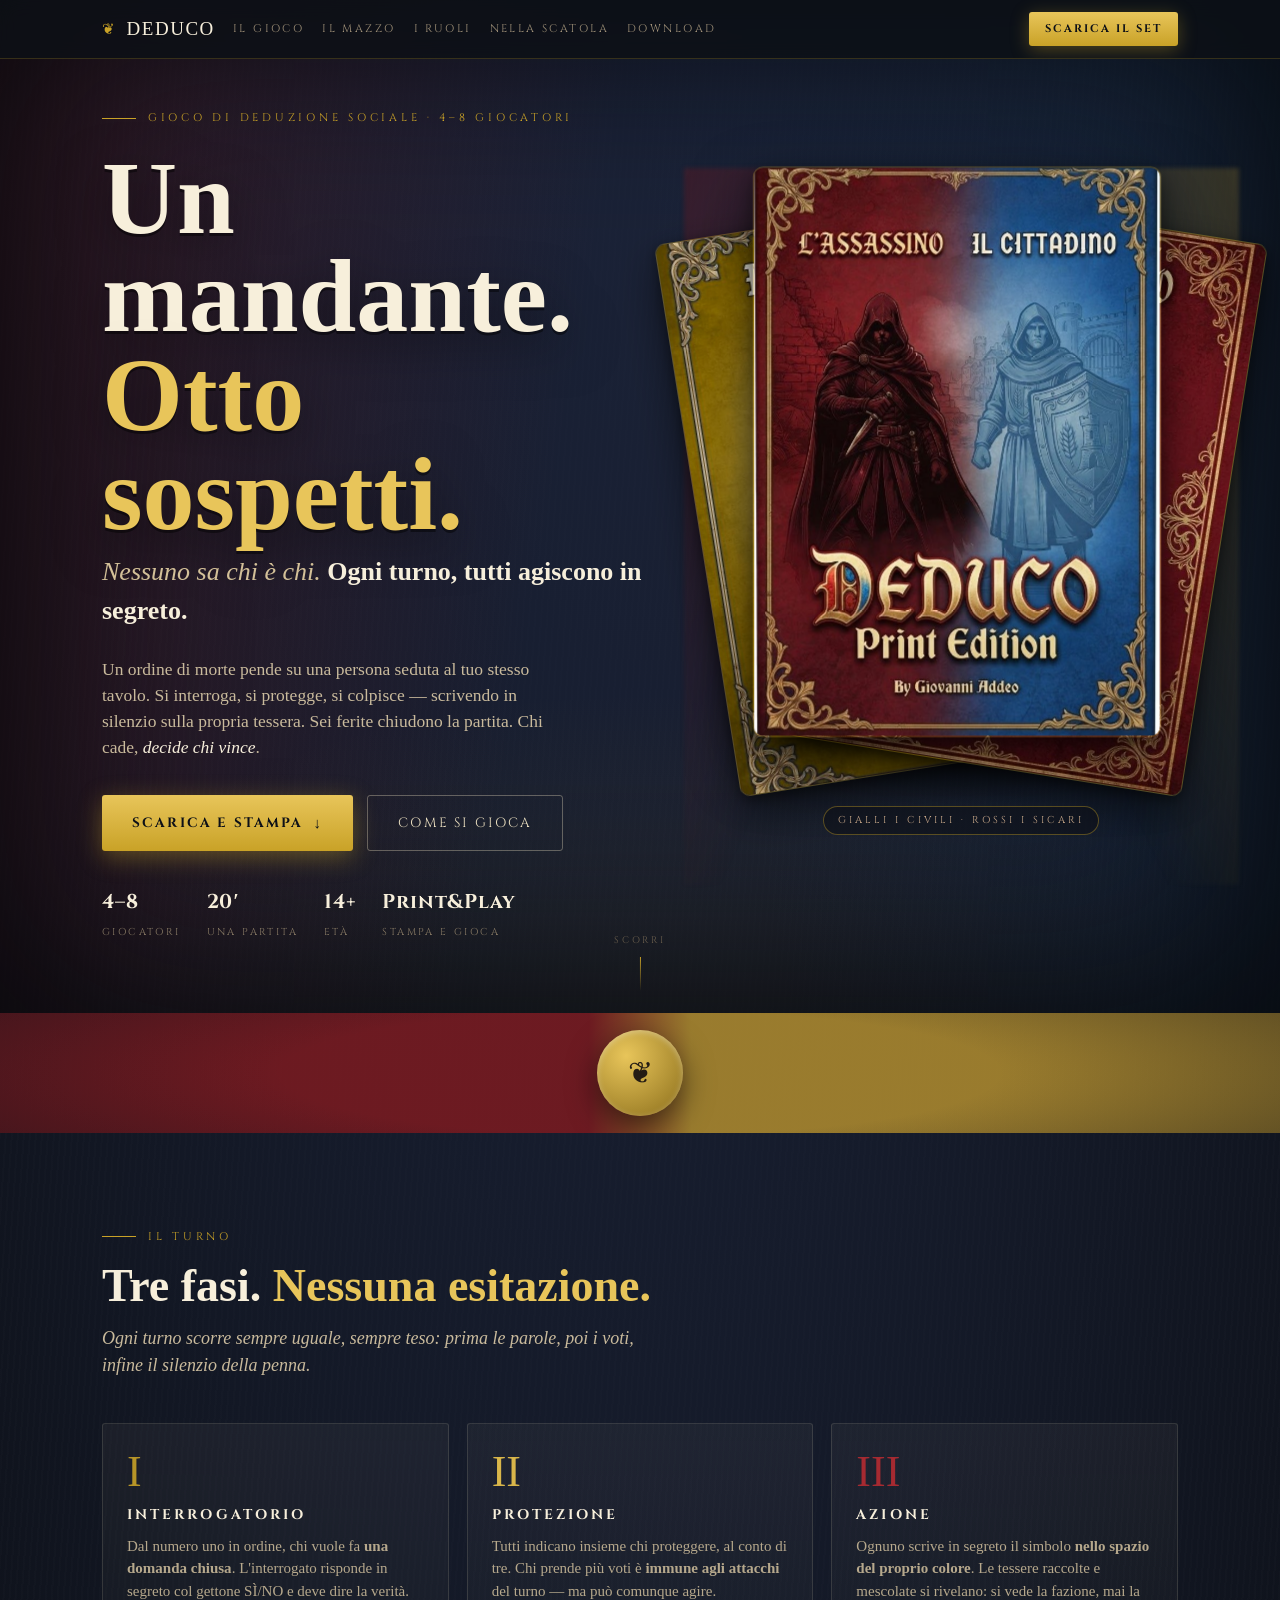
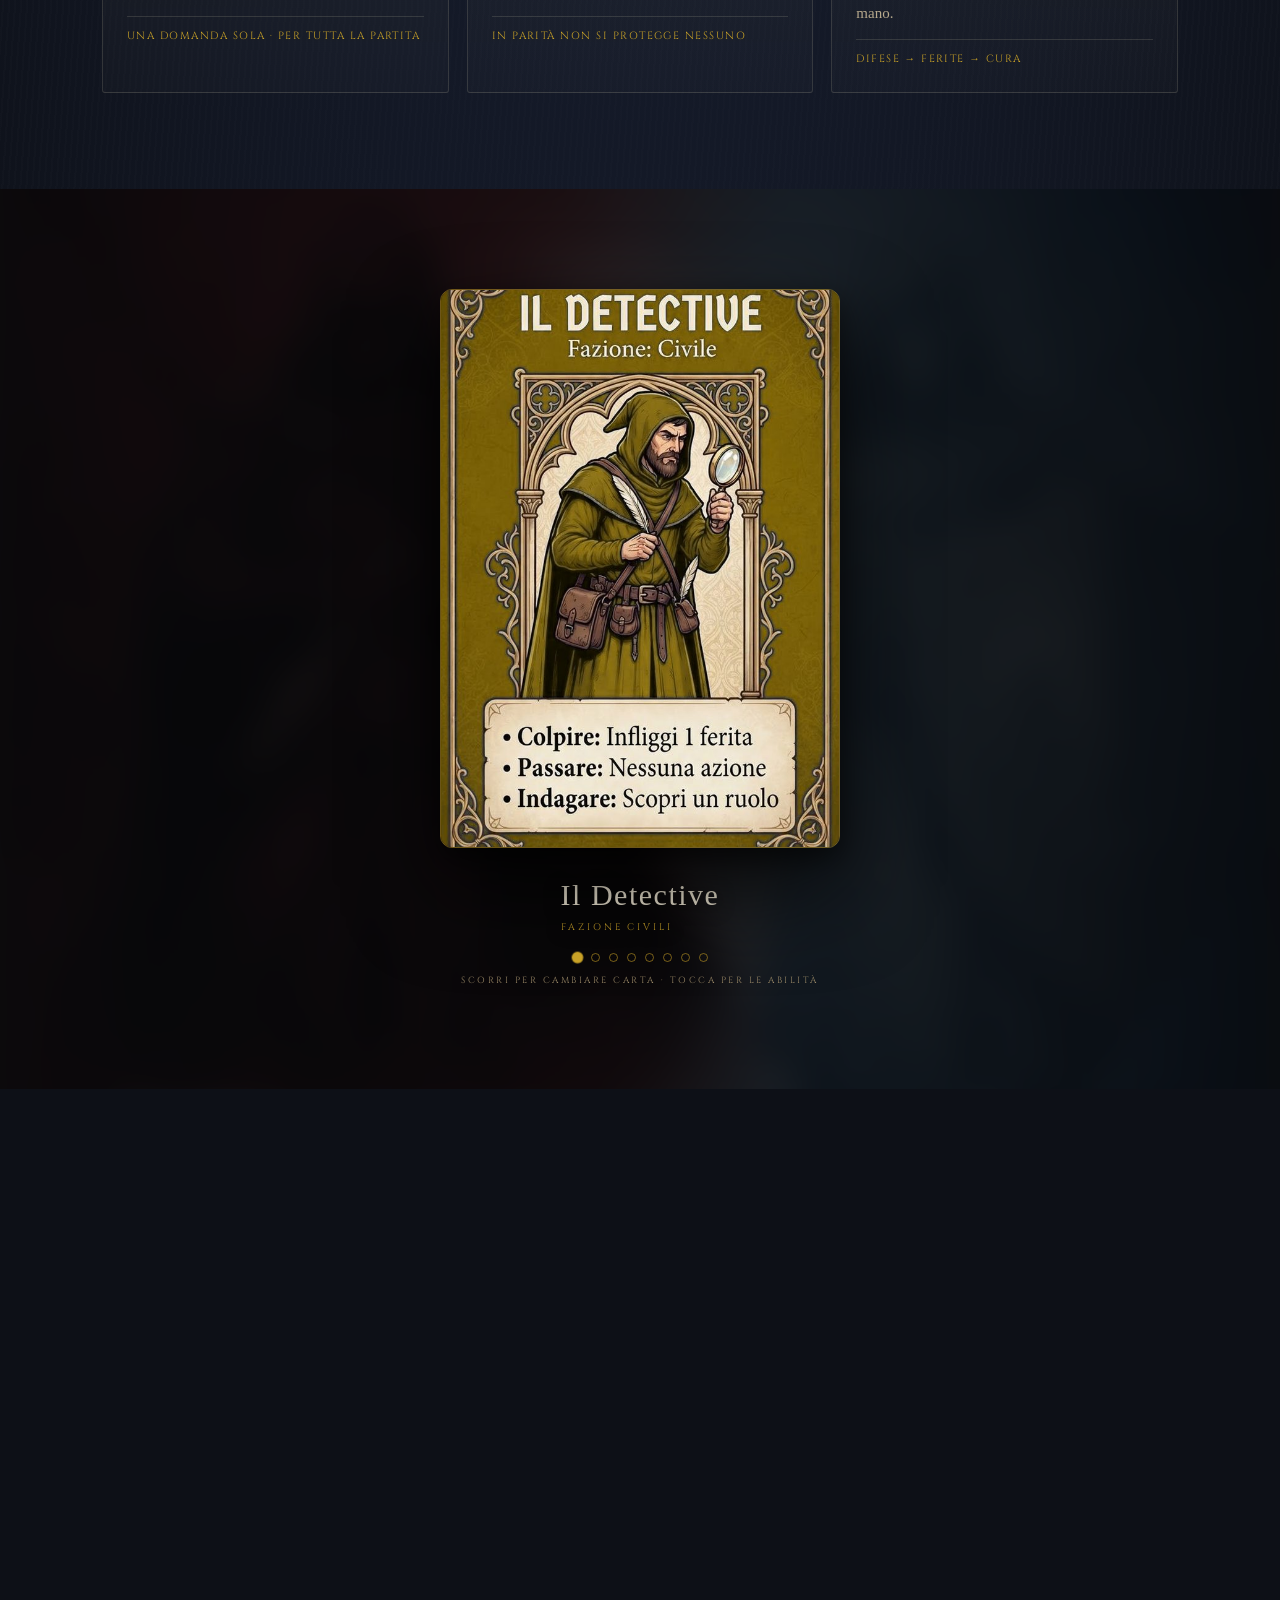
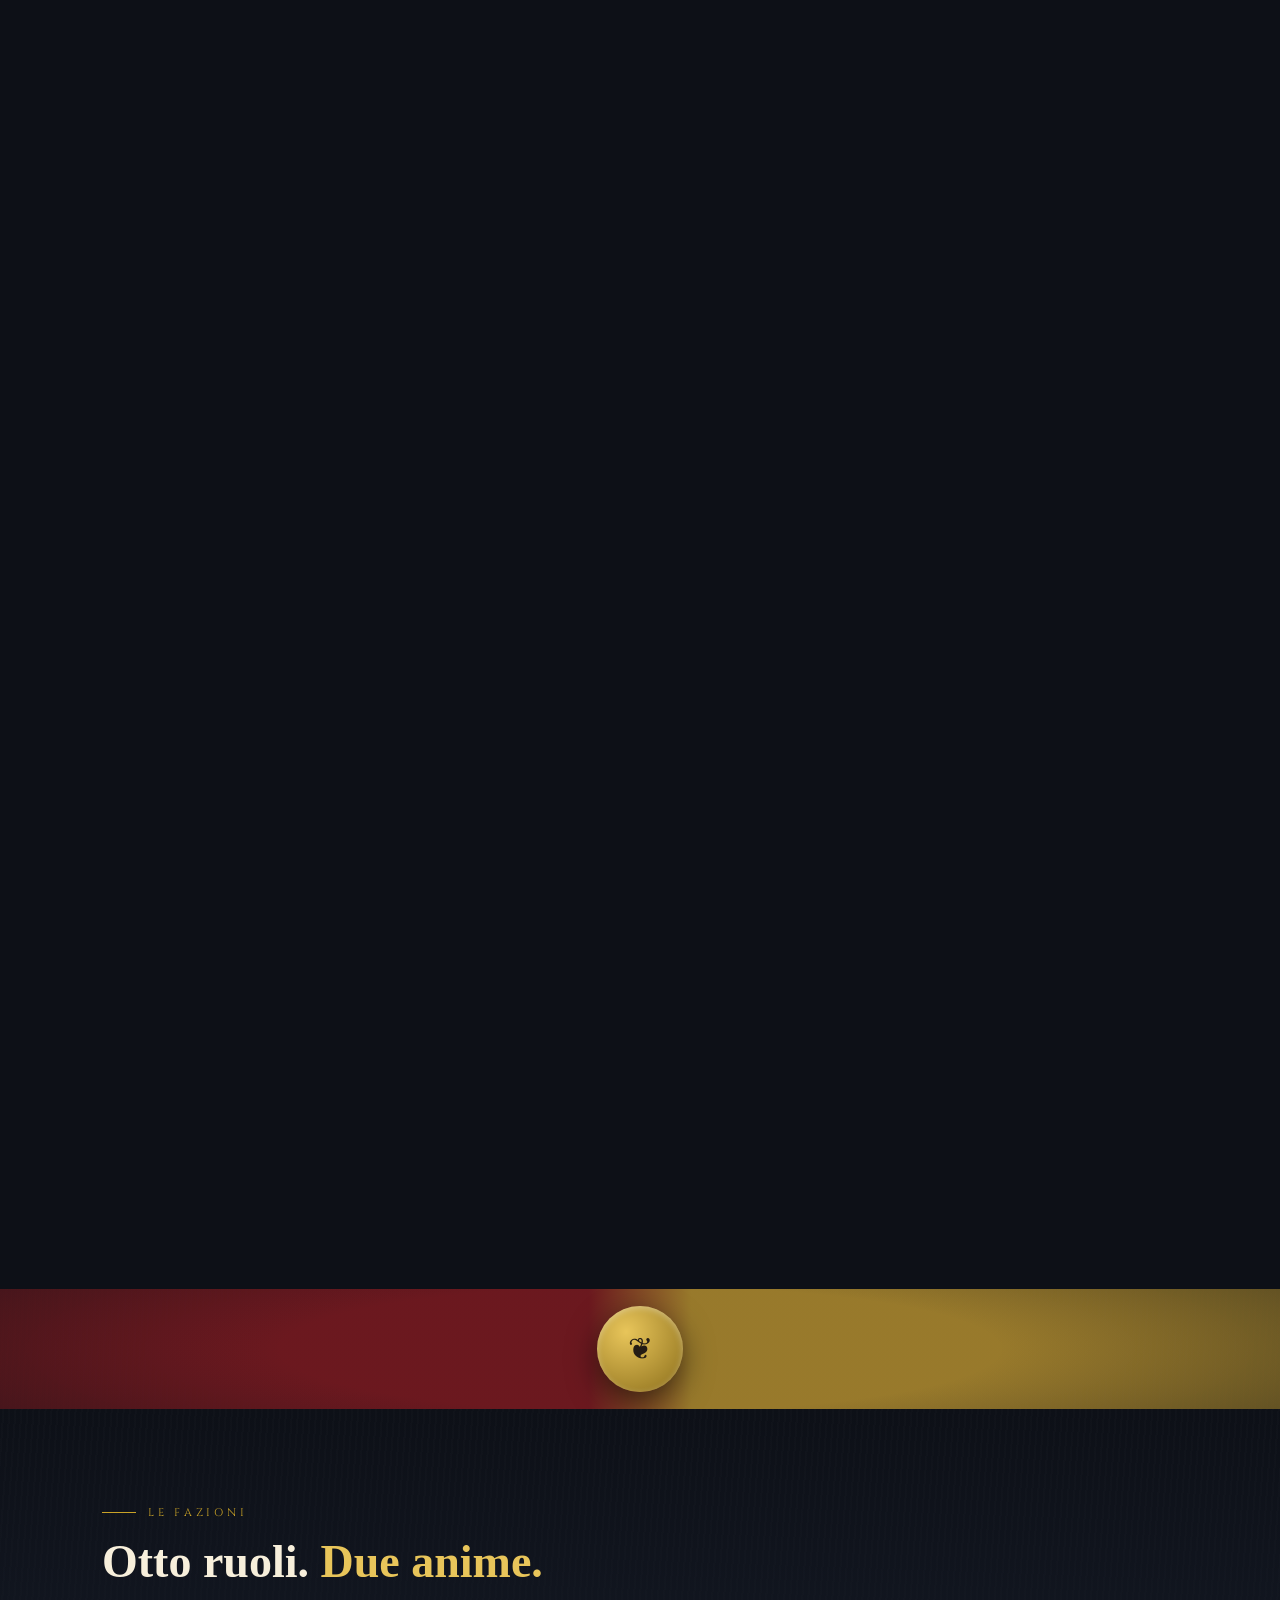
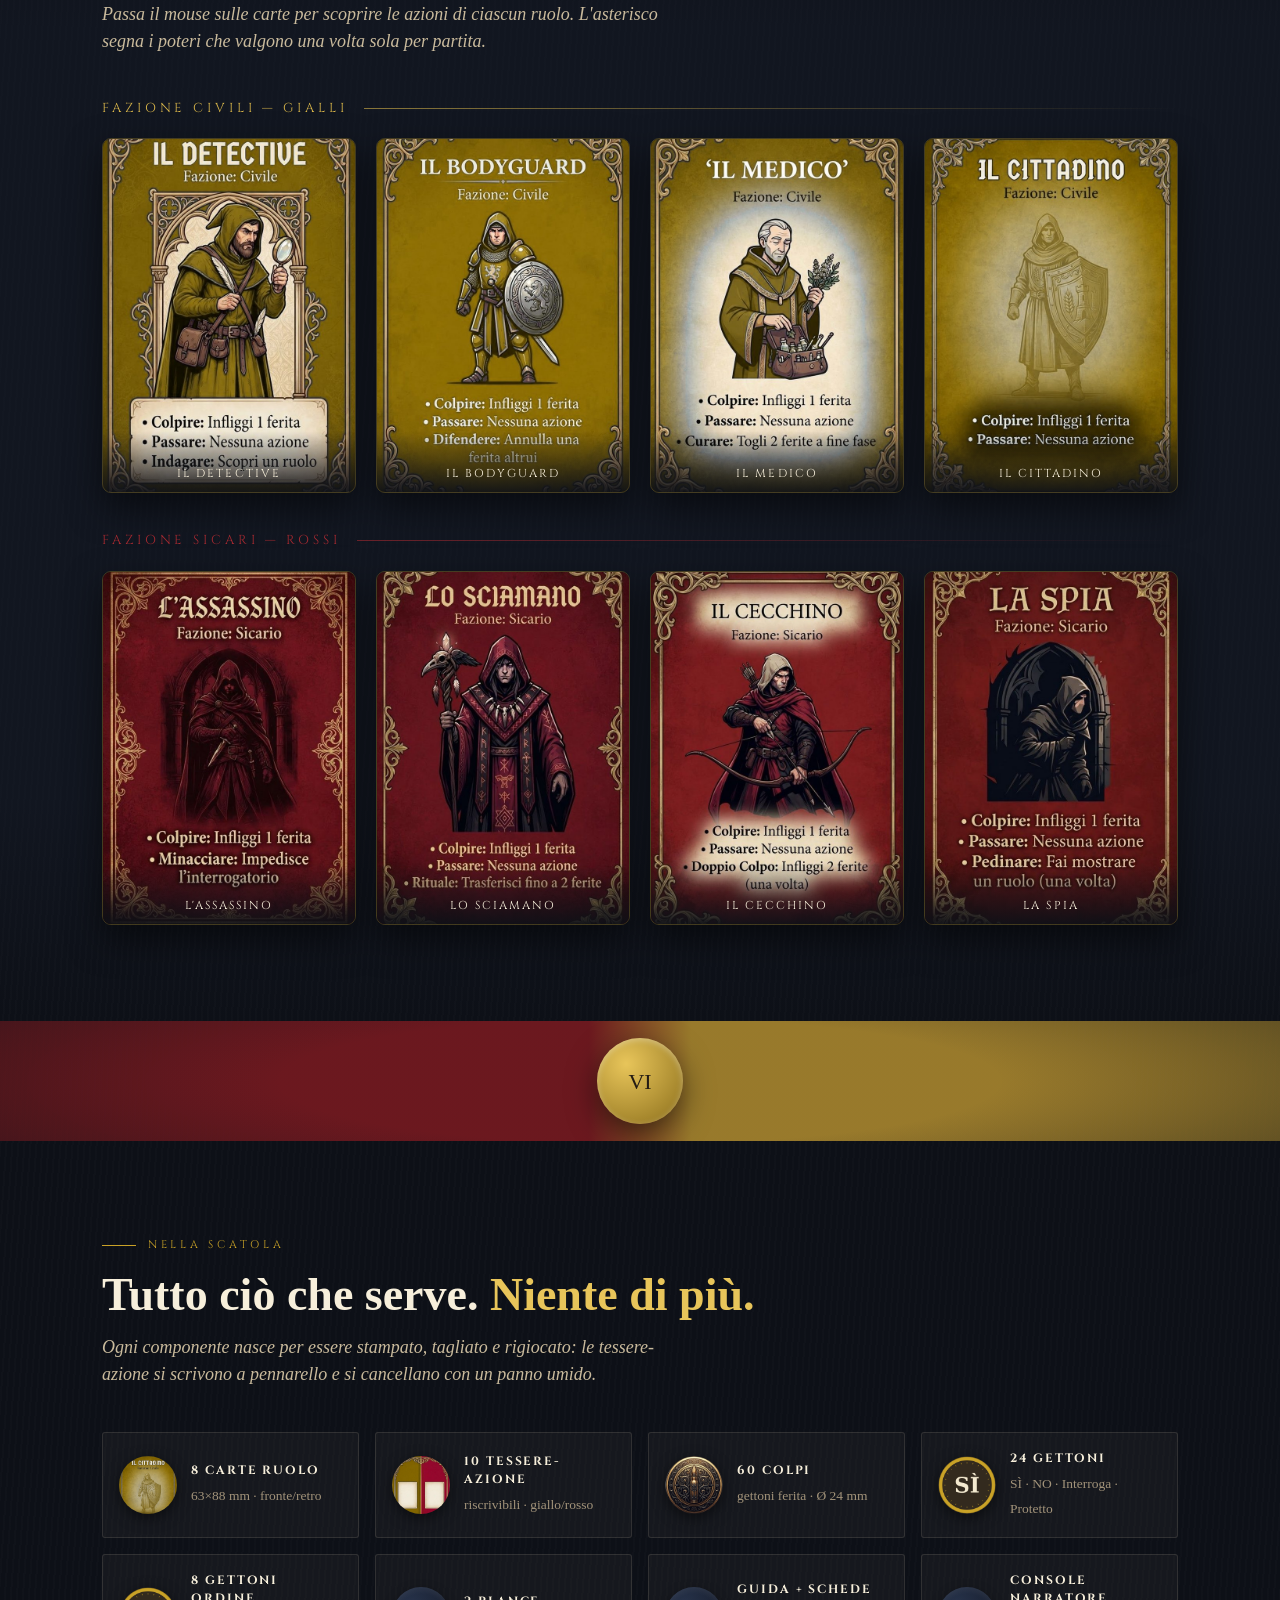
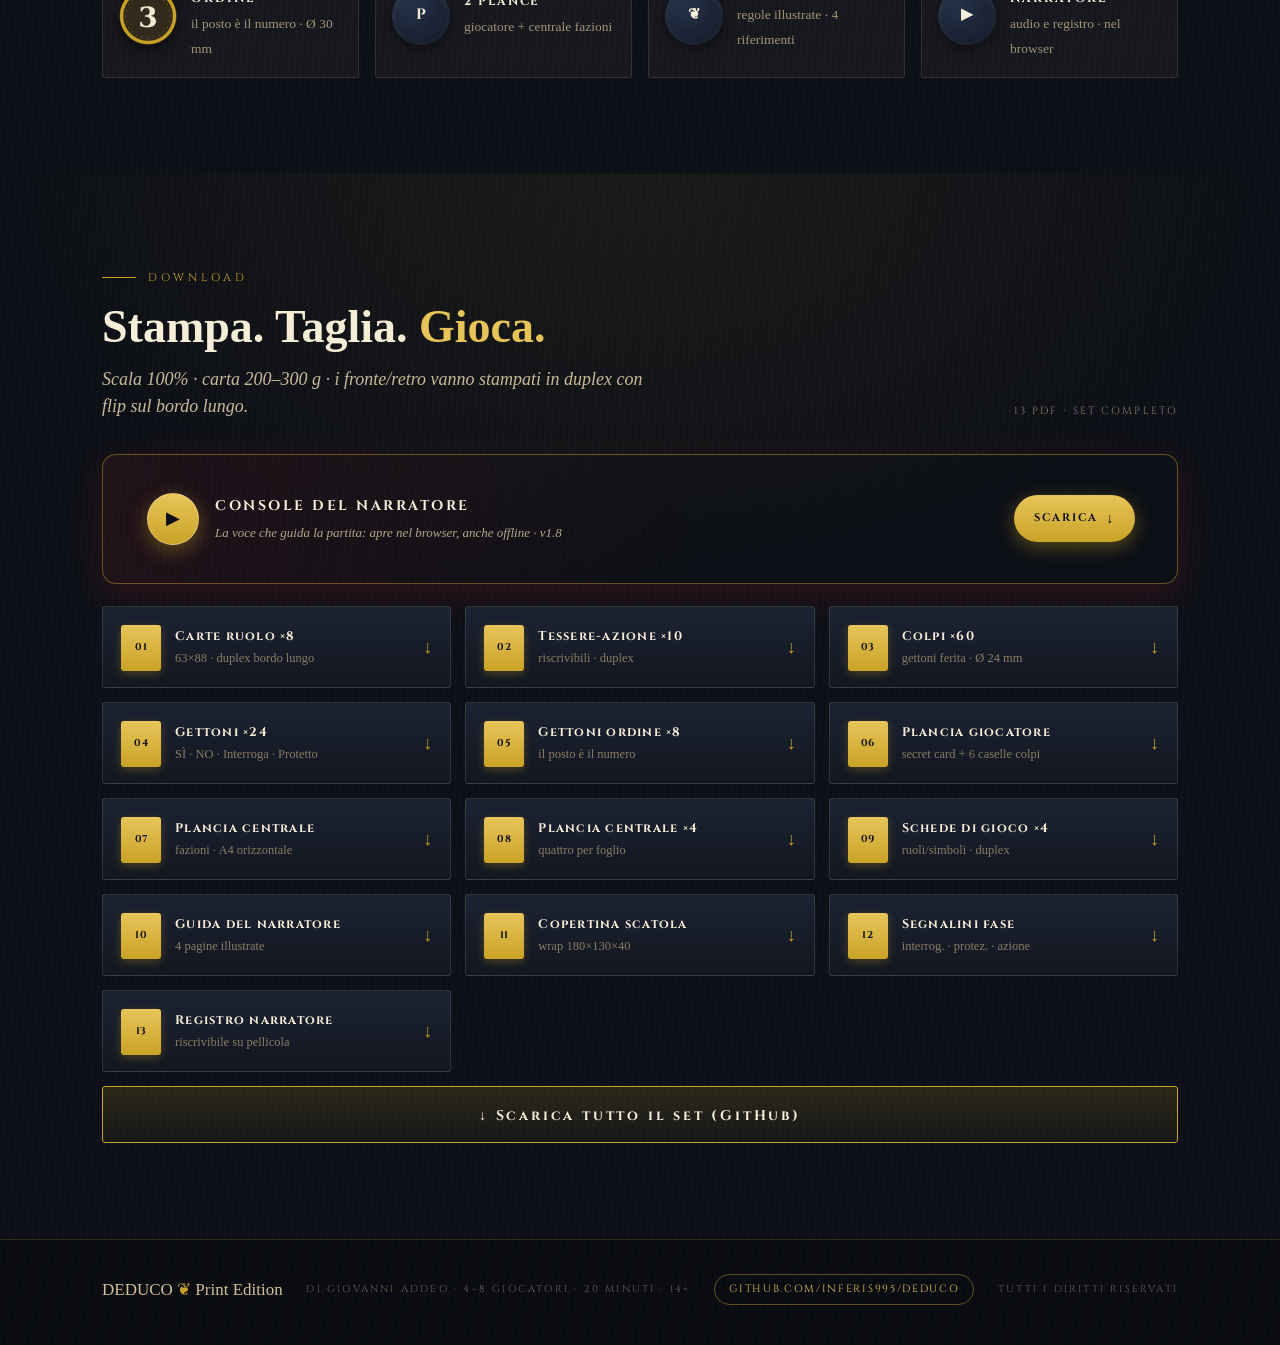
==== commit 97f70a13: "Console: bottone Scarica con feedback di pressione (scale+oscuramento) — più riconoscibile al tocco" ====
--- a/landing/index.html
+++ b/landing/index.html
@@ -549,7 +549,9 @@
       .dl-console-hero .tx{display:flex;flex-direction:column;gap:5px;min-width:0}
       .dl-console-hero .tx b{font-family:var(--caps);font-size:14px;letter-spacing:.18em;text-transform:uppercase;color:var(--manila-hi)}
       .dl-console-hero .tx span{font-size:13px;color:#B6A88C;line-height:1.4}
-      .dl-console-hero .go{flex:0 0 auto;align-self:center;margin-right:20px;font-family:var(--caps);font-size:11px;letter-spacing:.16em;text-transform:uppercase;color:#0D1017;background:linear-gradient(180deg,var(--gold-hi),var(--gold));padding:12px 18px;border-radius:99px;text-decoration:none;font-weight:700;white-space:nowrap}
+      .dl-console-hero .go{flex:0 0 auto;align-self:center;margin-right:20px;font-family:var(--caps);font-size:11px;letter-spacing:.16em;text-transform:uppercase;color:#0D1017;background:linear-gradient(180deg,var(--gold-hi),var(--gold));padding:13px 20px;border-radius:99px;text-decoration:none;font-weight:700;white-space:nowrap;cursor:pointer;box-shadow:0 5px 18px rgba(201,162,39,.4);transition:transform .1s,filter .15s,box-shadow .2s,-webkit-tap-highlight-color 0s}
+      .dl-console-hero .go:hover{transform:translateY(-1px);box-shadow:0 8px 24px rgba(201,162,39,.5)}
+      .dl-console-hero .go:active{transform:scale(.93) translateY(1px);filter:brightness(.94);box-shadow:0 2px 8px rgba(201,162,39,.3)}
       .dl-console-hero .go:visited{color:#0D1017 !important}
       @media(max-width:520px){
         .dl-console-hero{flex-direction:column;align-items:stretch}
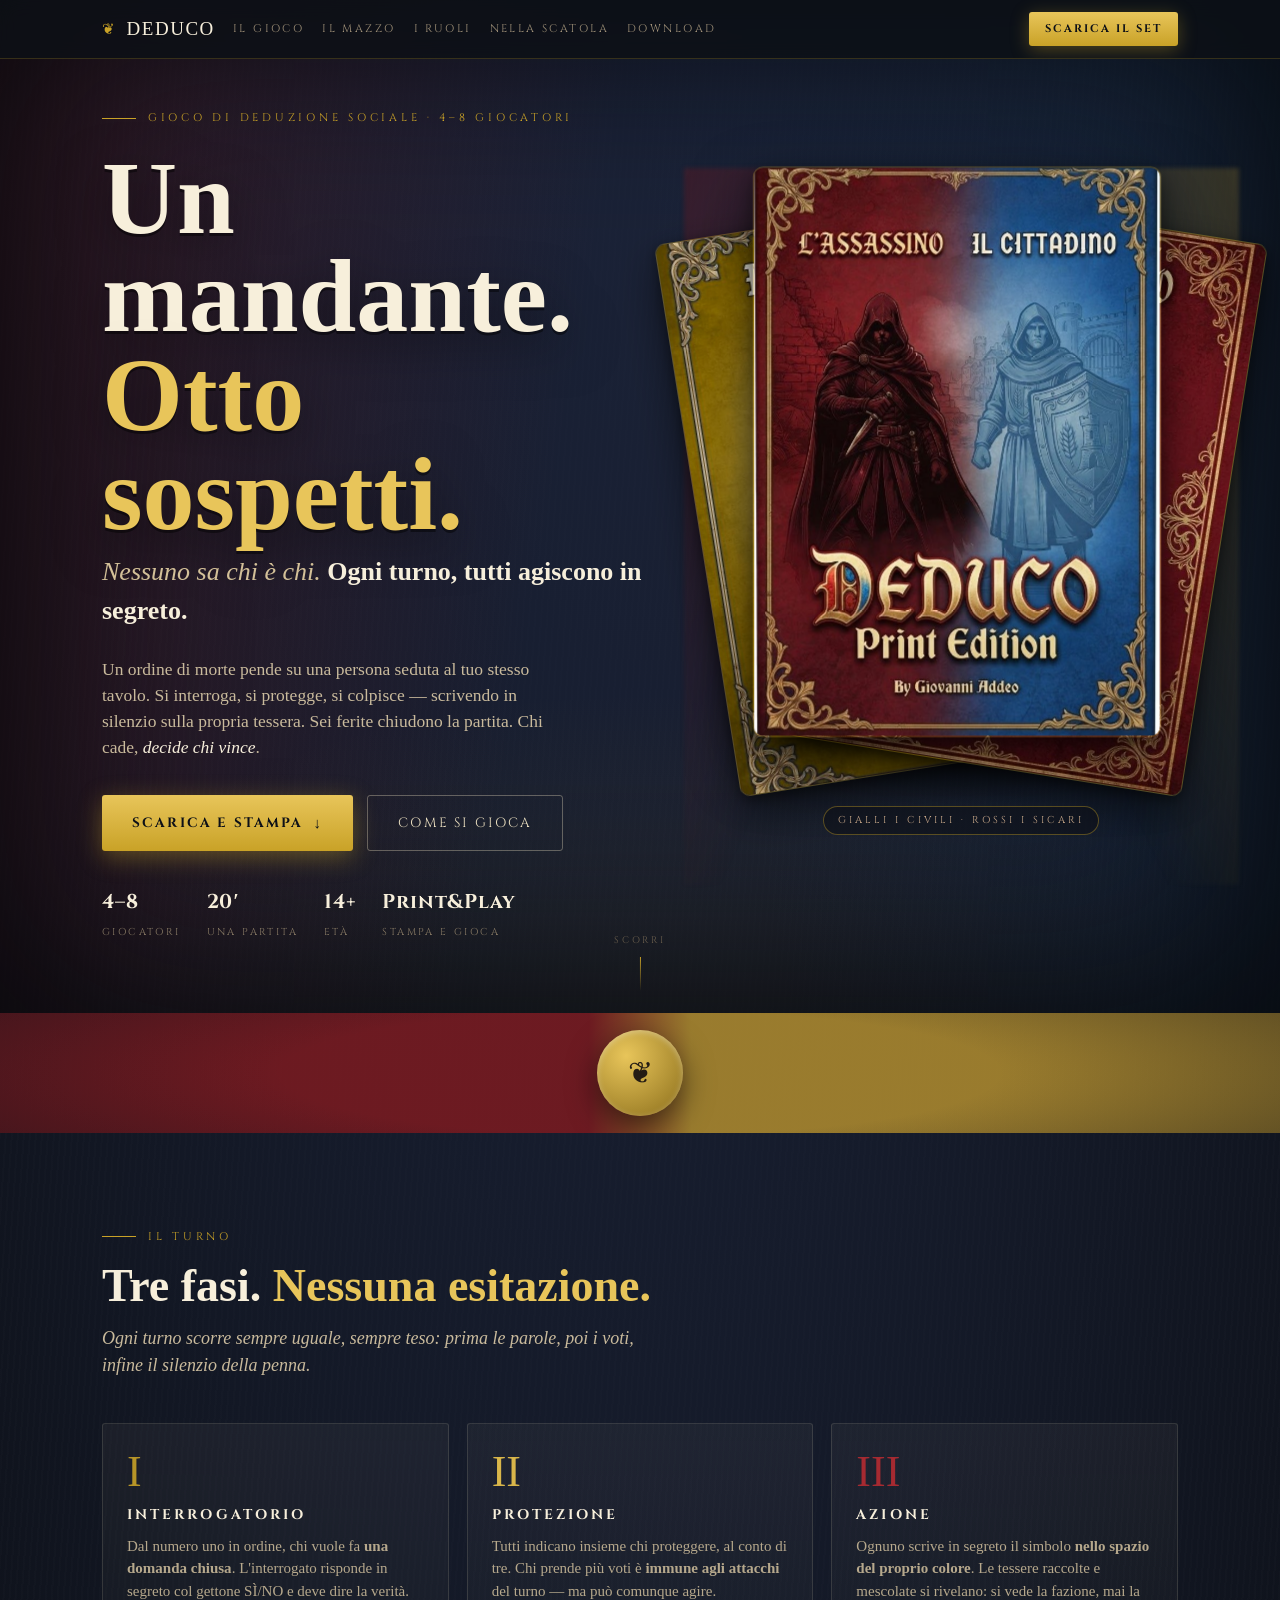
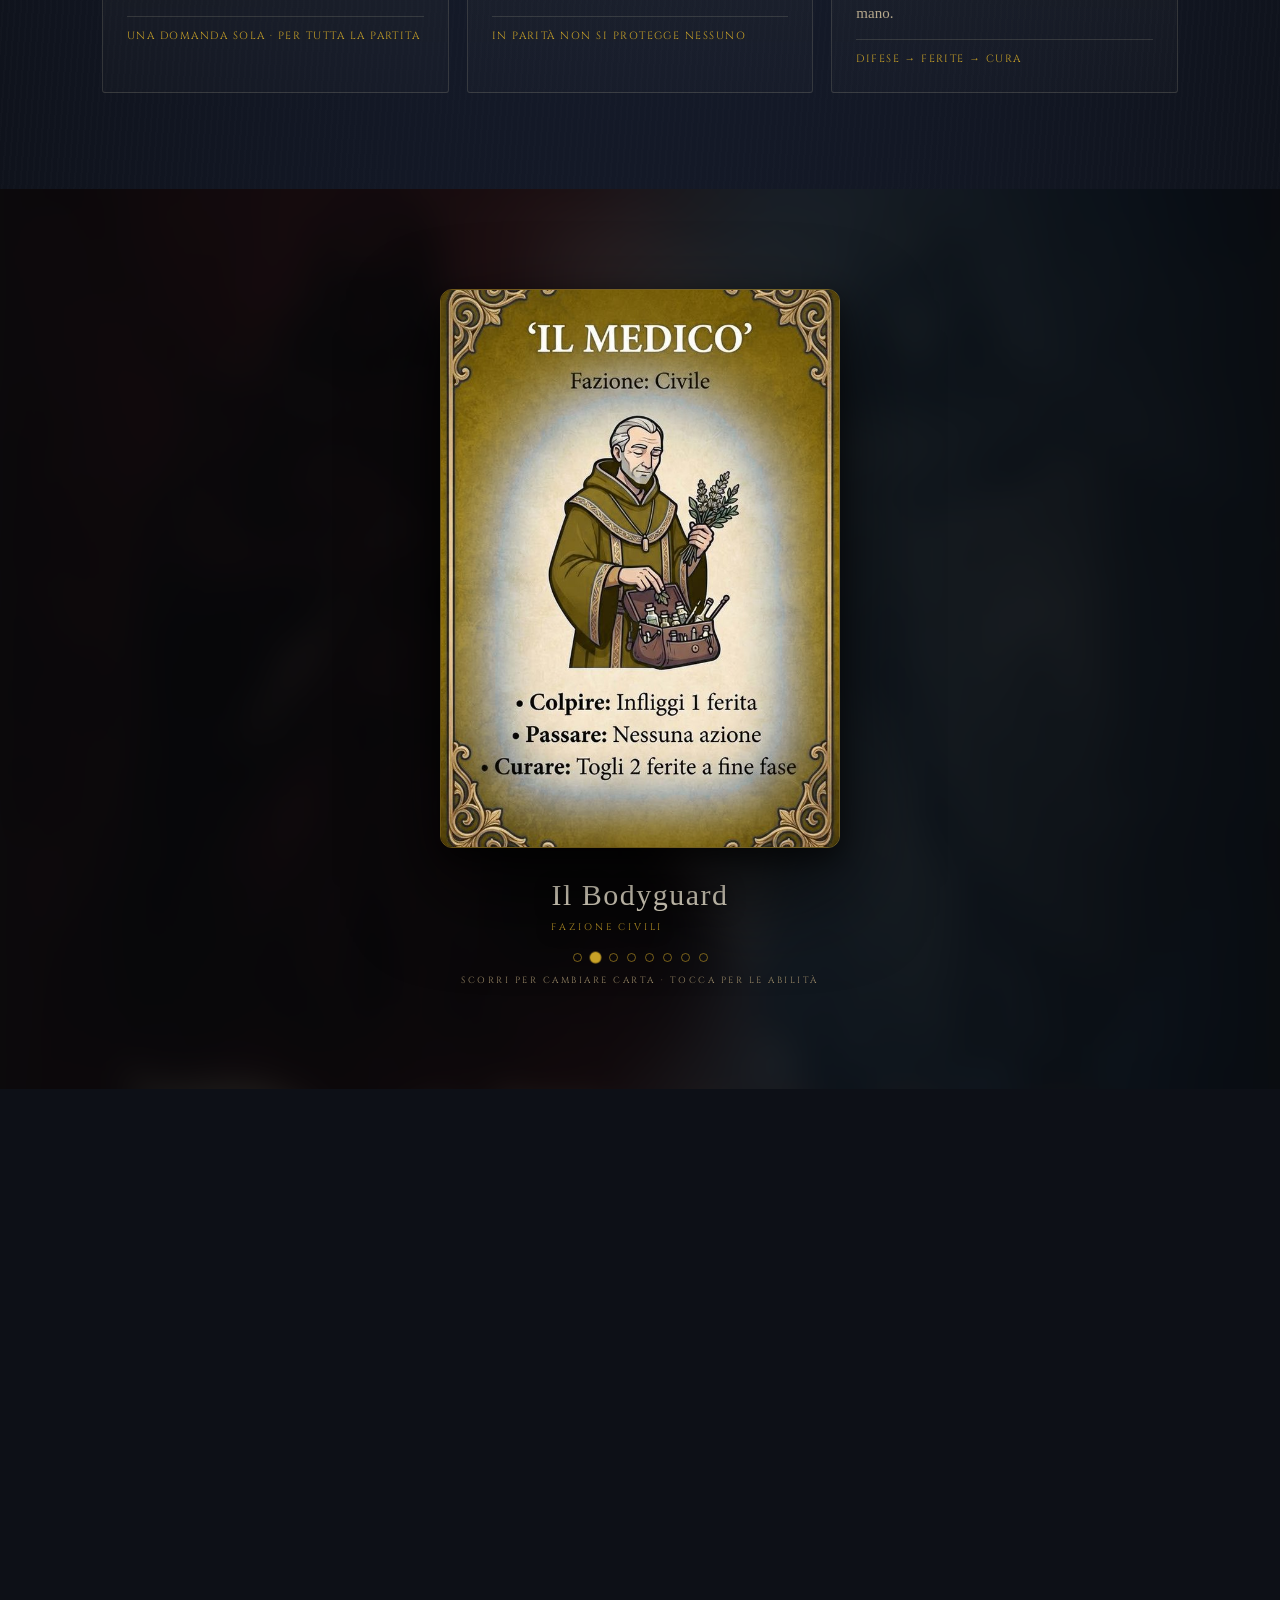
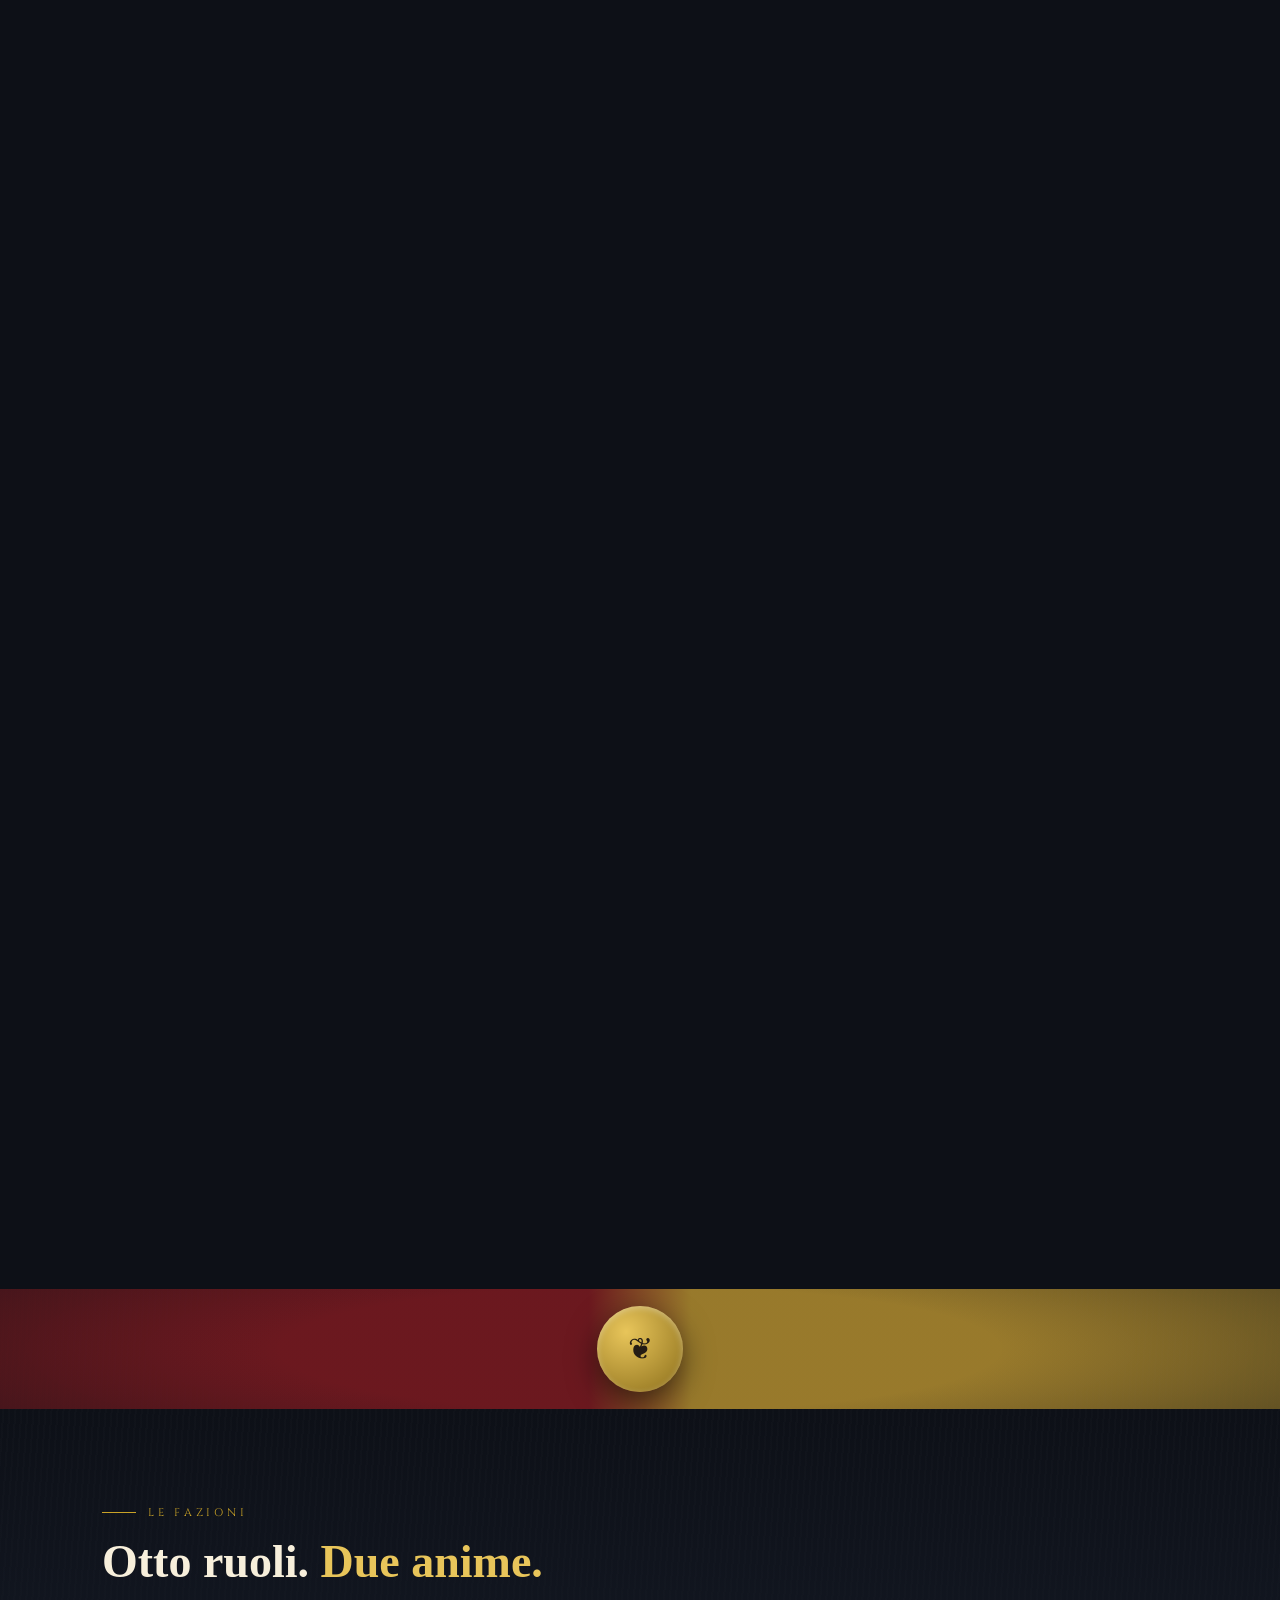
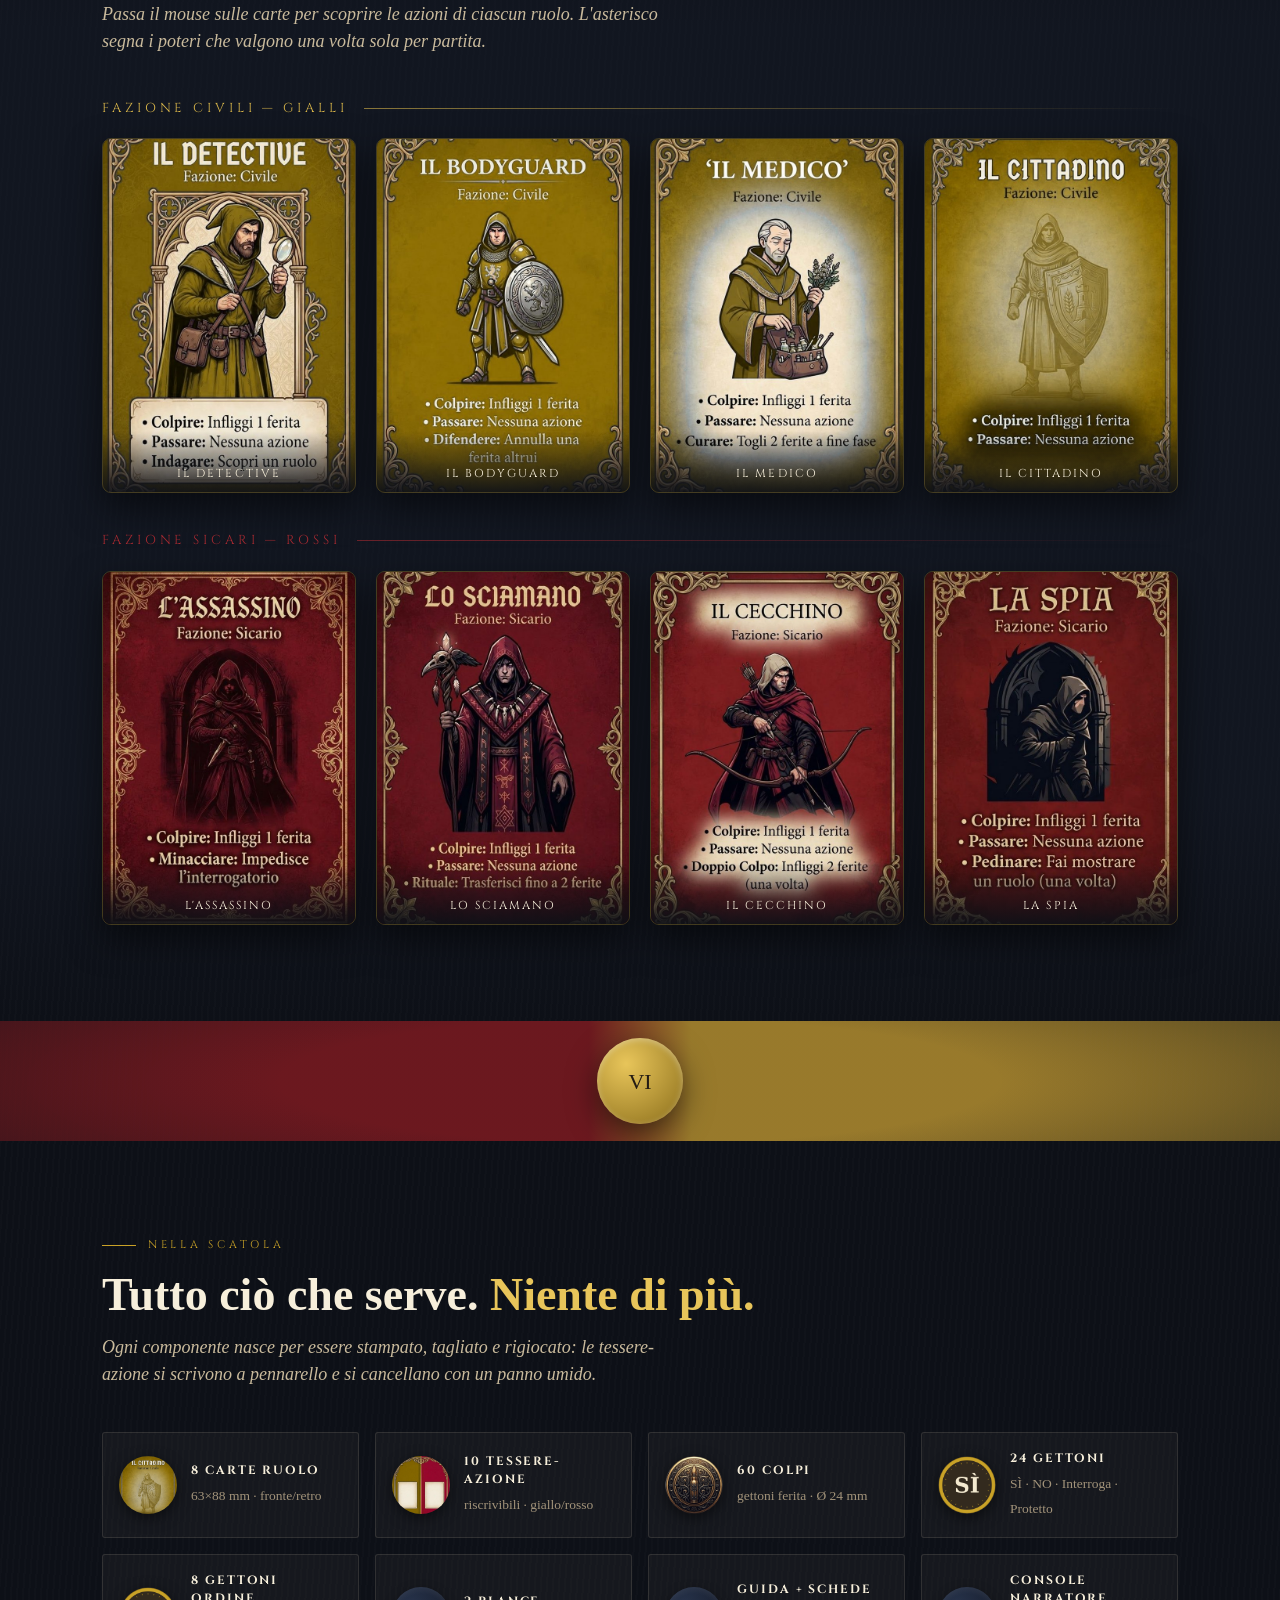
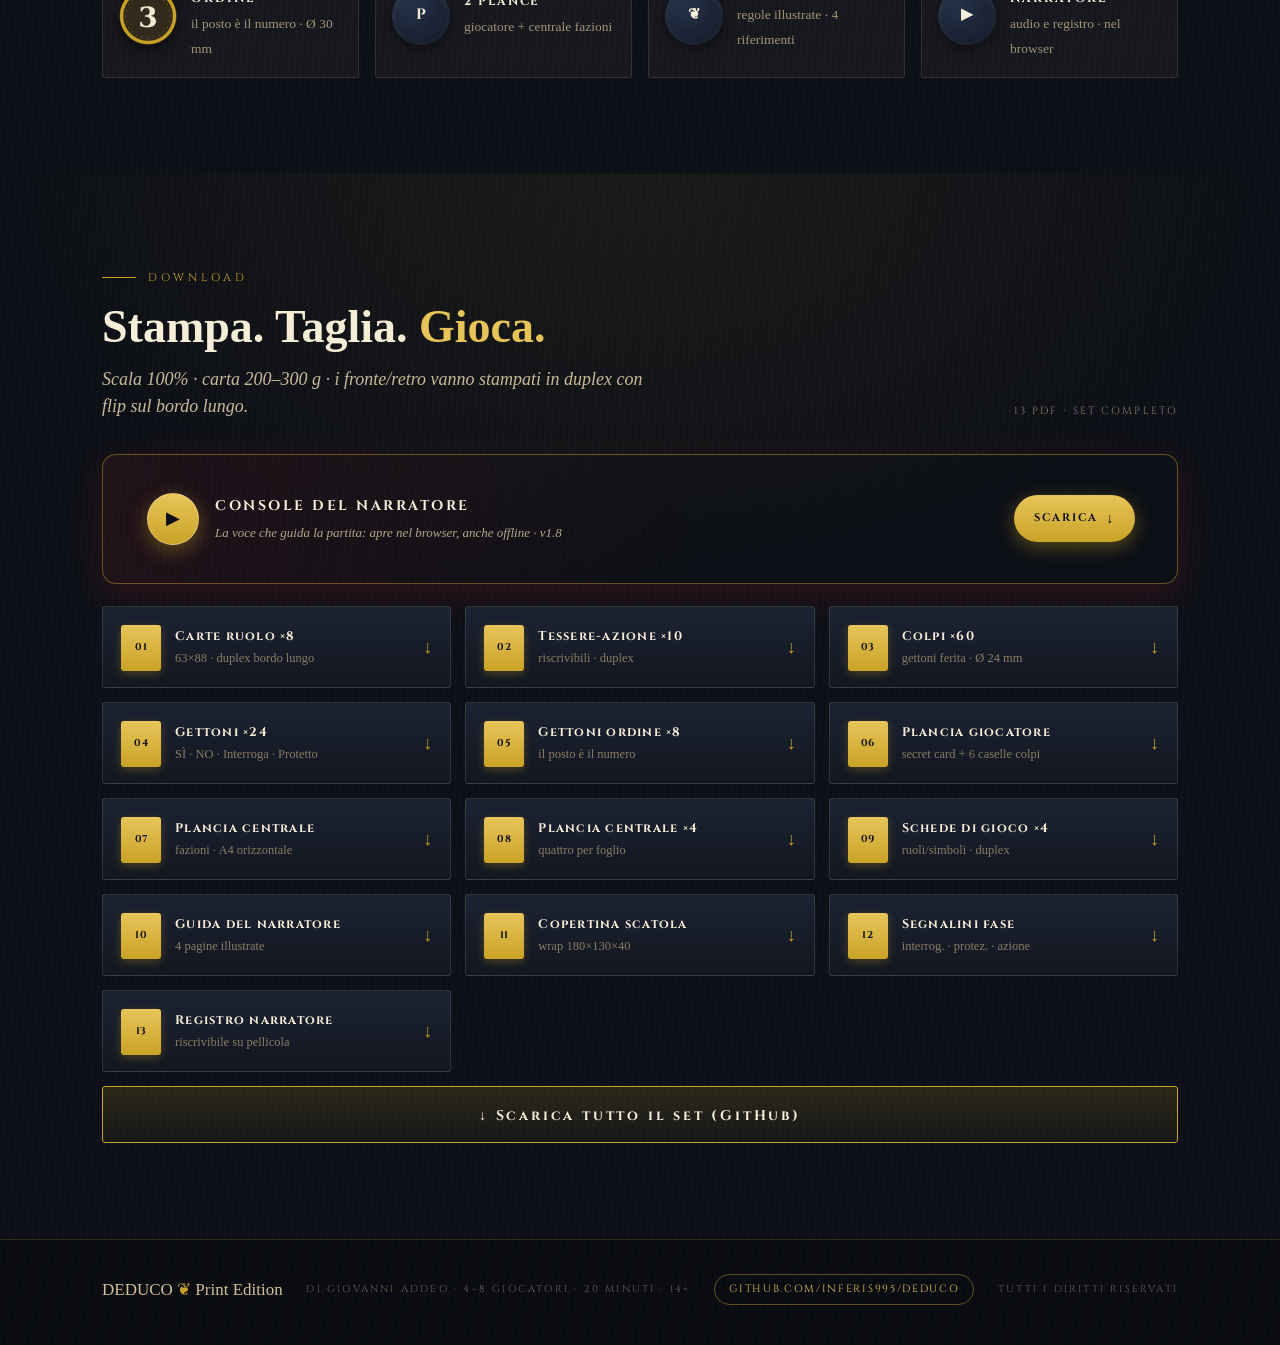
==== commit 04e0cc87: "Console: download FORZATO via JavaScript Blob (funziona anche dove download attribute è ignorato)" ====
--- a/landing/index.html
+++ b/landing/index.html
@@ -540,7 +540,7 @@
           <span>La voce che guida la partita: apre nel browser, anche offline · v1.8</span>
         </span>
       </a>
-      <a class="go" href="pdf/Deduco-console.zip" download>Scarica<span class="ar">↓</span></a>
+      <a class="go" href="javascript:void(0)" id="consolaDown" aria-label="Scarica la console">Scarica<span class="ar">↓</span></a>
     </div>
     <style>
       .dl-console-hero{border:1px solid rgba(201,162,39,.45);border-radius:14px;background:linear-gradient(90deg,rgba(118,26,32,.18),rgba(13,16,23,.6) 55%);display:flex;align-items:stretch;gap:0;margin:0 0 22px;overflow:hidden}
@@ -550,6 +550,7 @@
       .dl-console-hero .tx b{font-family:var(--caps);font-size:14px;letter-spacing:.18em;text-transform:uppercase;color:var(--manila-hi)}
       .dl-console-hero .tx span{font-size:13px;color:#B6A88C;line-height:1.4}
       .dl-console-hero .go{flex:0 0 auto;align-self:center;margin-right:20px;font-family:var(--caps);font-size:11px;letter-spacing:.16em;text-transform:uppercase;color:#0D1017;background:linear-gradient(180deg,var(--gold-hi),var(--gold));padding:13px 20px;border-radius:99px;text-decoration:none;font-weight:700;white-space:nowrap;cursor:pointer;box-shadow:0 5px 18px rgba(201,162,39,.4);transition:transform .1s,filter .15s,box-shadow .2s,-webkit-tap-highlight-color 0s}
+      .dl-console-hero .go.loading{background:linear-gradient(180deg,#b98f2a,#8a6d1a);opacity:.85;pointer-events:none}
       .dl-console-hero .go:hover{transform:translateY(-1px);box-shadow:0 8px 24px rgba(201,162,39,.5)}
       .dl-console-hero .go:active{transform:scale(.93) translateY(1px);filter:brightness(.94);box-shadow:0 2px 8px rgba(201,162,39,.3)}
       .dl-console-hero .go:visited{color:#0D1017 !important}
@@ -677,6 +678,37 @@
   addEventListener('resize',upd);
   upd();
 })();
+
+// ============ CONSOLE: download FORZATO (Blob) — funziona anche dove download attr fallisce ============
+(function(){
+  const btn=document.getElementById('consolaDown');
+  if(!btn) return;
+  btn.addEventListener('click', async function(){
+    const orig=btn.innerHTML;
+    btn.classList.add('loading');
+    btn.innerHTML='Scarico…<span class="ar"></span>';
+    try{
+      // 1) scarica lo zip come stream
+      const res=await fetch('pdf/Deduco-console.zip',{cache:'no-cache'});
+      if(!res.ok) throw new Error('HTTP '+res.status);
+      const blob=await res.blob();
+      // 2) crea URL temporaneo e forza il download col nome giusto
+      const url=URL.createObjectURL(blob);
+      const a=document.createElement('a');
+      a.href=url; a.download='Deduco-console.zip';
+      document.body.appendChild(a); a.click(); a.remove();
+      setTimeout(()=>URL.revokeObjectURL(url),4000);
+      btn.classList.remove('loading');
+    }catch(e){
+      // fallback: se il Blob fallisce, apri direttamente lo zip (il browser lo salverà o mostrerà)
+      btn.innerHTML='Apri lo zip<span class="ar"></span>';
+      const a=document.createElement('a');
+      a.href='pdf/Deduco-console.zip'; a.download='Deduco-console.zip';
+      document.body.appendChild(a); a.click(); a.remove();
+      setTimeout(()=>{ btn.classList.remove('loading'); btn.innerHTML=orig; },3000);
+    }
+  });
+})();
 </script>
 </body>
 </html>
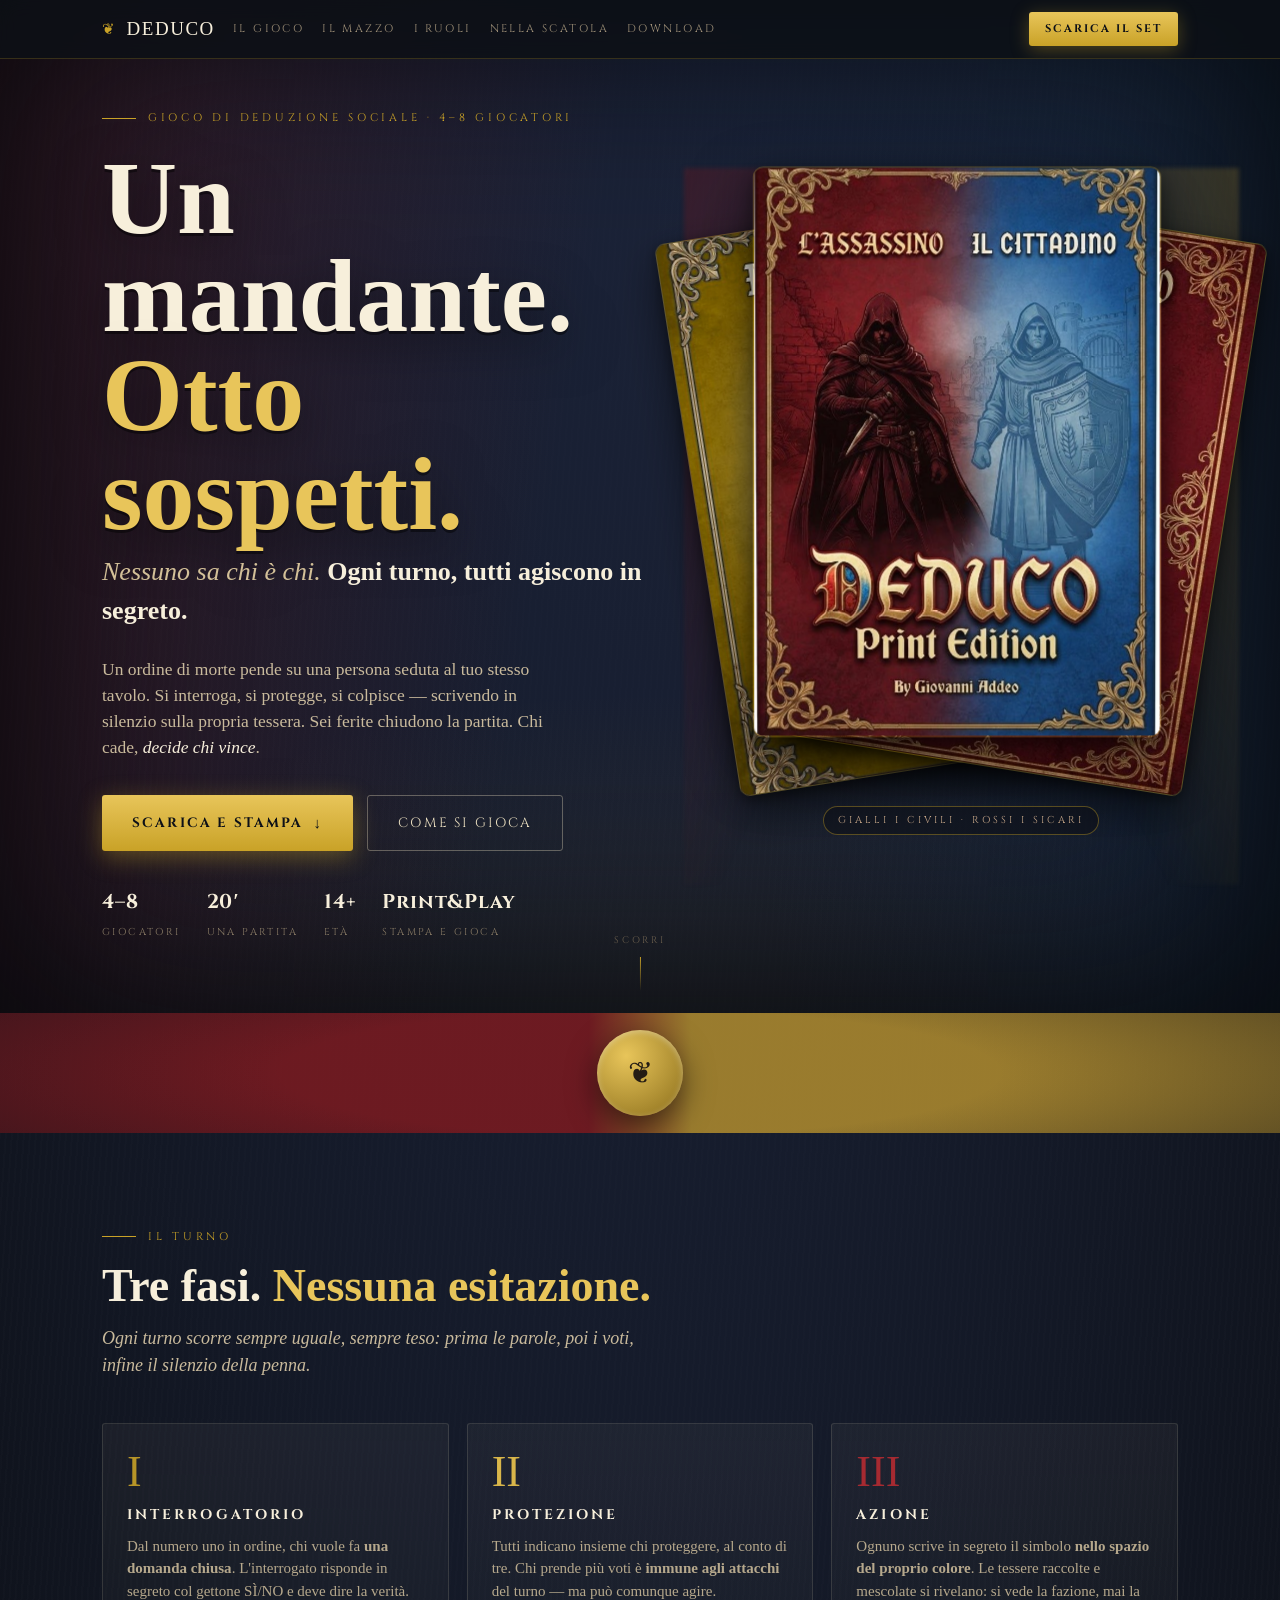
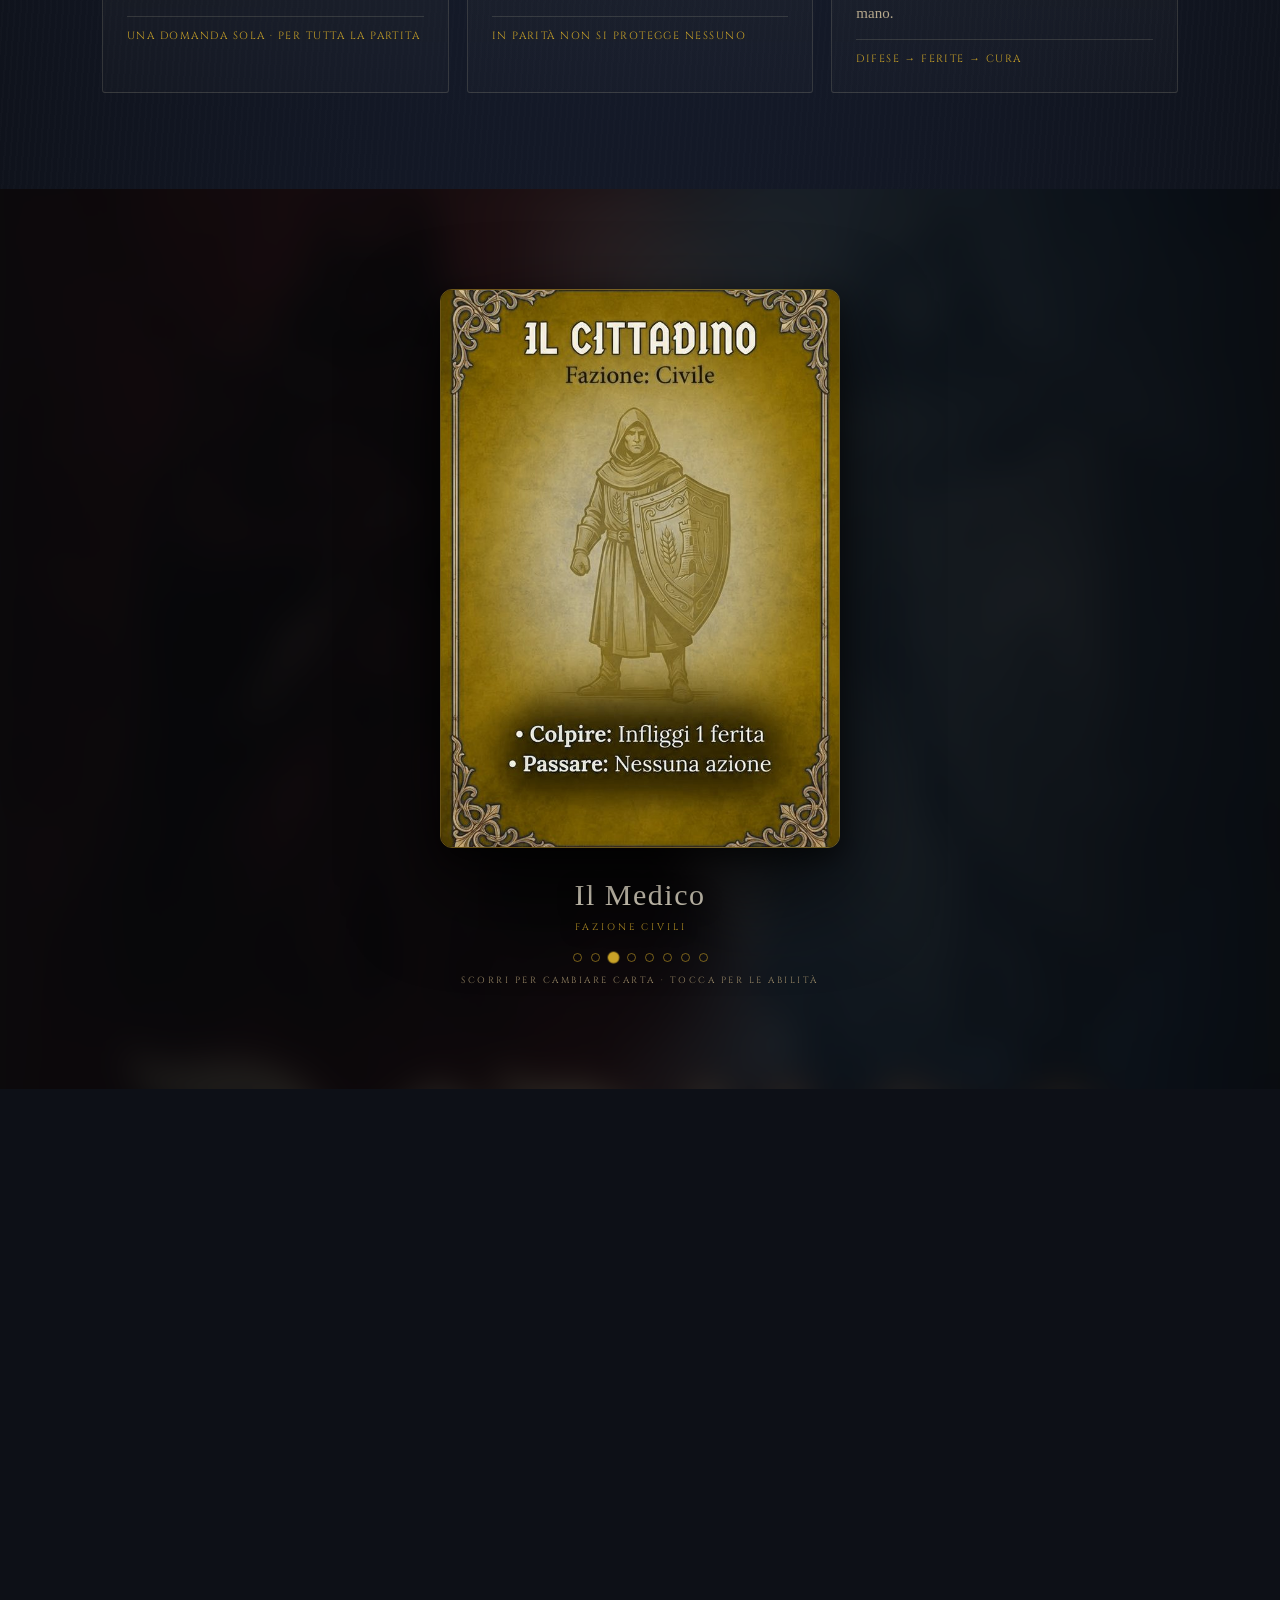
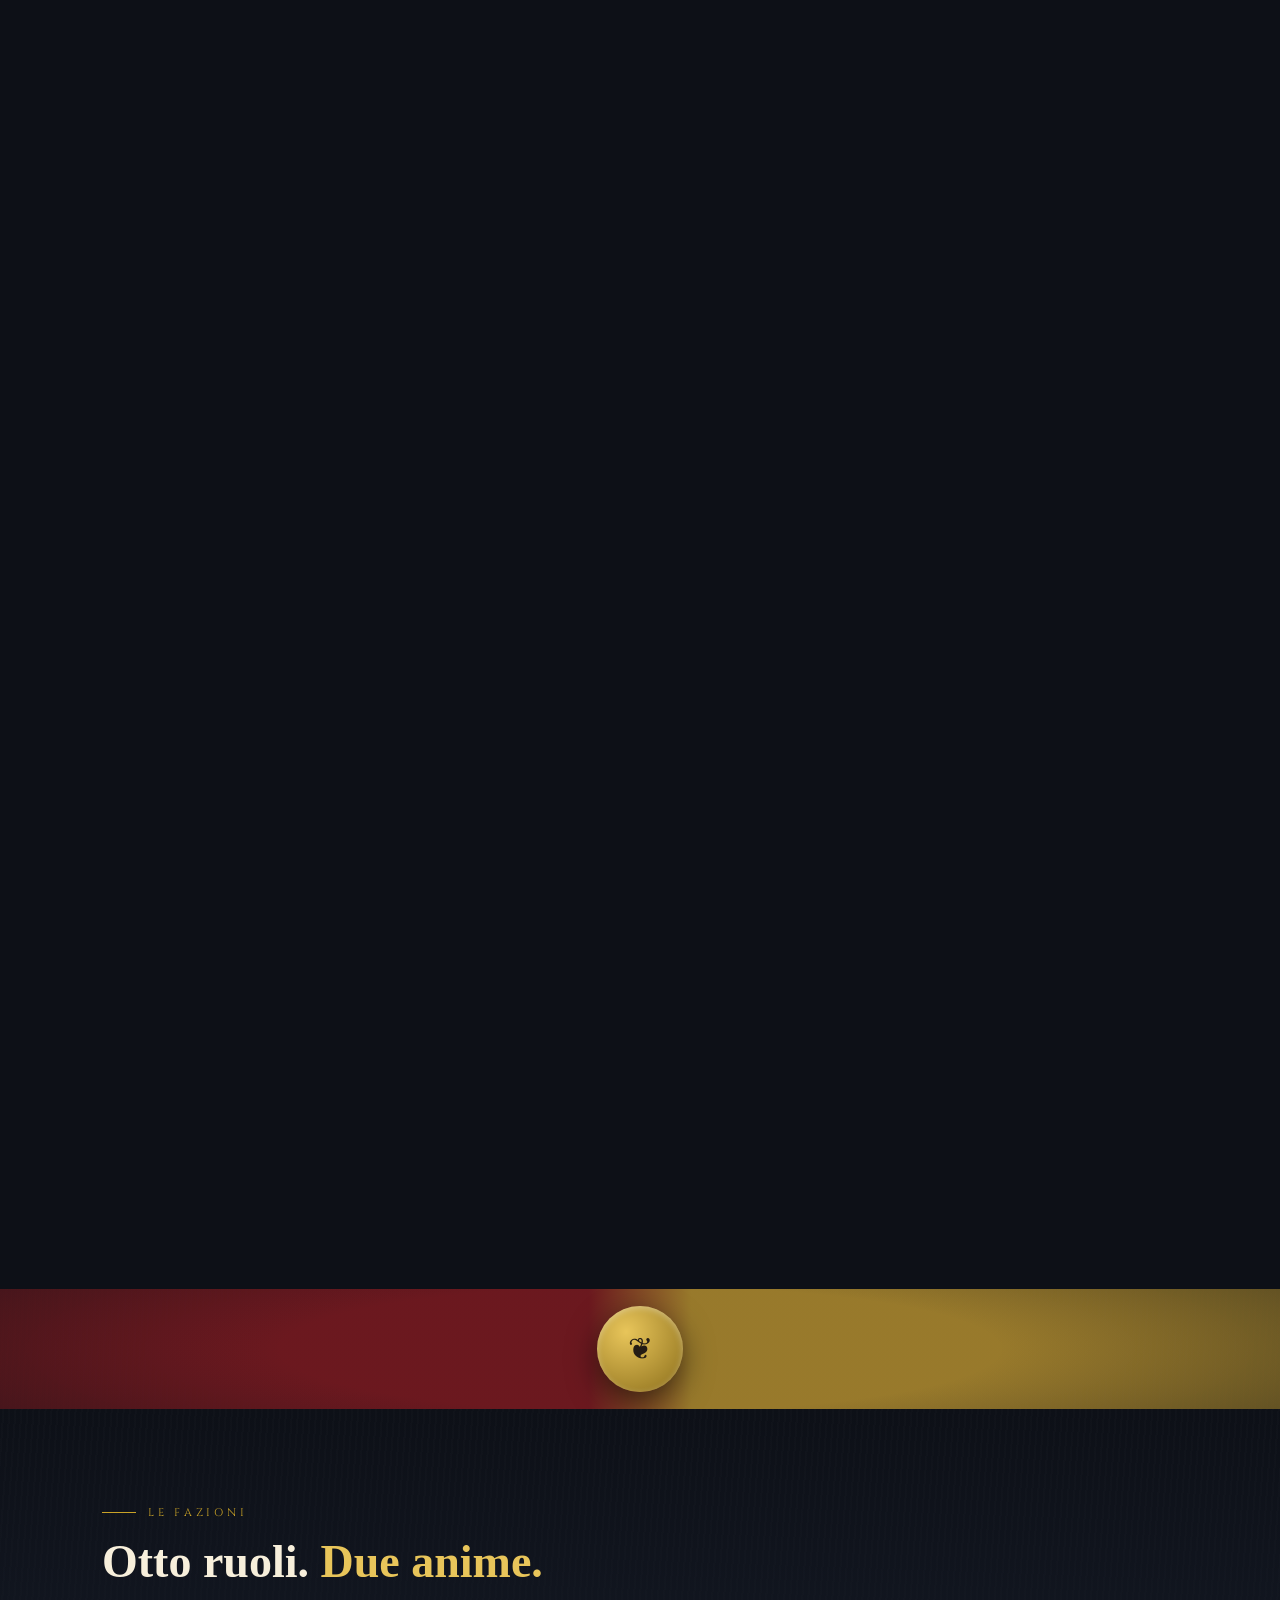
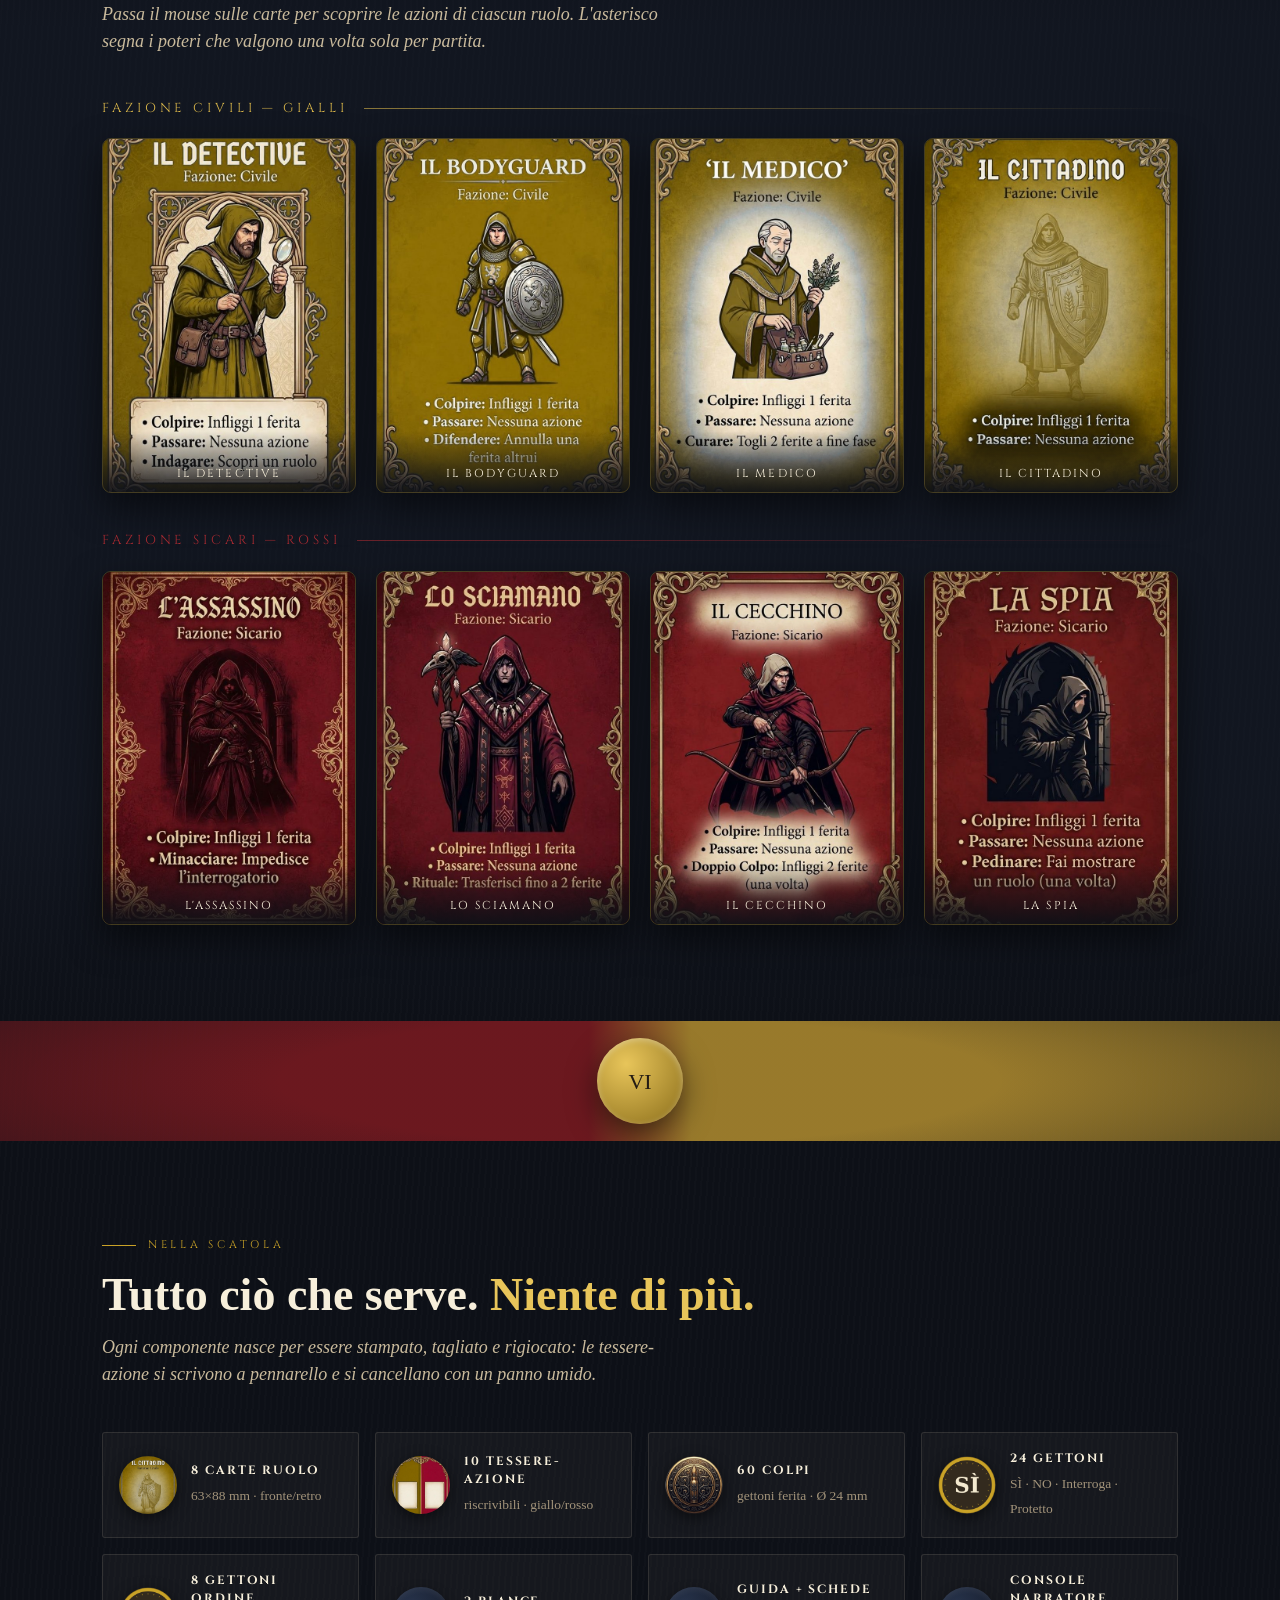
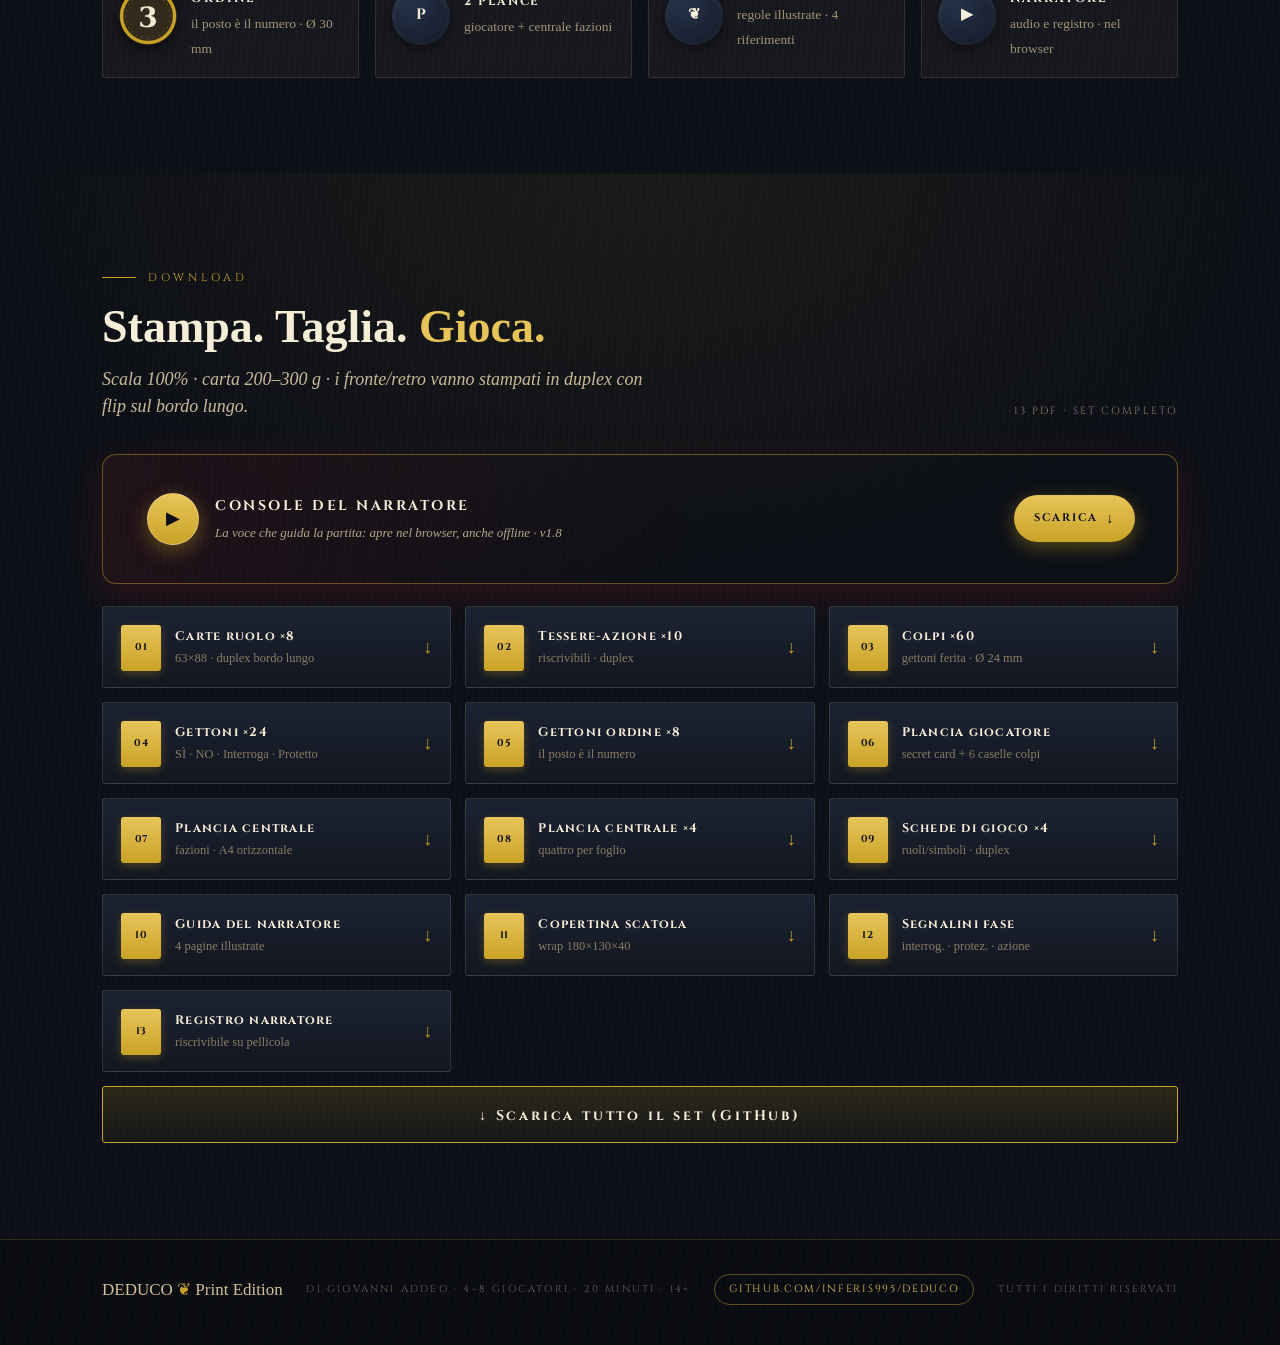
==== commit 607f8aaa: "Console: download del SOLO file Deduco-console.html (JS-Blob forzato), rimosso lo zip" ====
--- a/landing/index.html
+++ b/landing/index.html
@@ -688,22 +688,22 @@
     btn.classList.add('loading');
     btn.innerHTML='Scarico…<span class="ar"></span>';
     try{
-      // 1) scarica lo zip come stream
-      const res=await fetch('pdf/Deduco-console.zip',{cache:'no-cache'});
+      // 1) scarica il file HTML console come stream
+      const res=await fetch('pdf/Deduco-console.html',{cache:'no-cache'});
       if(!res.ok) throw new Error('HTTP '+res.status);
       const blob=await res.blob();
-      // 2) crea URL temporaneo e forza il download col nome giusto
+      // 2) crea URL temporaneo e forza il download come file .html
       const url=URL.createObjectURL(blob);
       const a=document.createElement('a');
-      a.href=url; a.download='Deduco-console.zip';
+      a.href=url; a.download='Deduco-console.html';
       document.body.appendChild(a); a.click(); a.remove();
       setTimeout(()=>URL.revokeObjectURL(url),4000);
-      btn.classList.remove('loading');
+      btn.classList.remove('loading'); btn.innerHTML=orig;
     }catch(e){
-      // fallback: se il Blob fallisce, apri direttamente lo zip (il browser lo salverà o mostrerà)
-      btn.innerHTML='Apri lo zip<span class="ar"></span>';
+      // fallback: apri direttamente l'html (il browser lo salverà o mostrerà)
+      btn.innerHTML='Scarica di nuovo<span class="ar"></span>';
       const a=document.createElement('a');
-      a.href='pdf/Deduco-console.zip'; a.download='Deduco-console.zip';
+      a.href='pdf/Deduco-console.html'; a.download='Deduco-console.html';
       document.body.appendChild(a); a.click(); a.remove();
       setTimeout(()=>{ btn.classList.remove('loading'); btn.innerHTML=orig; },3000);
     }
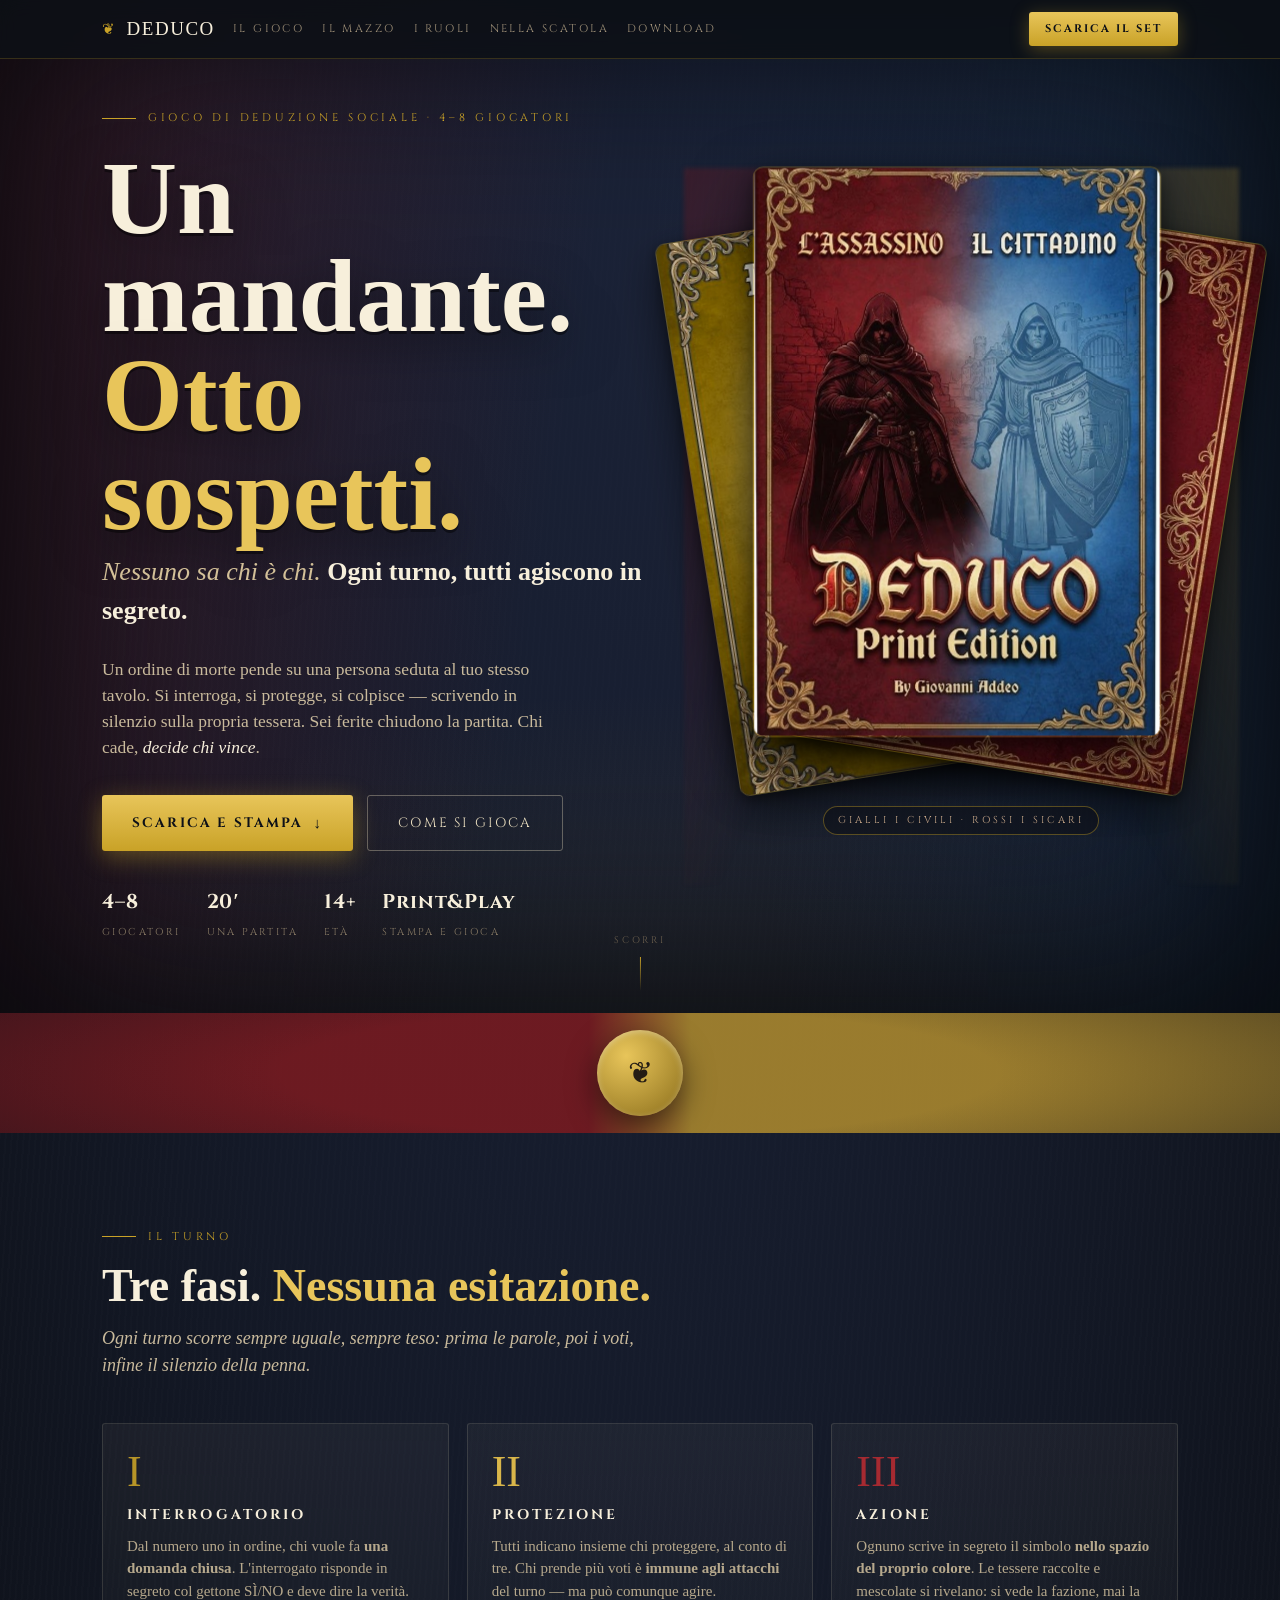
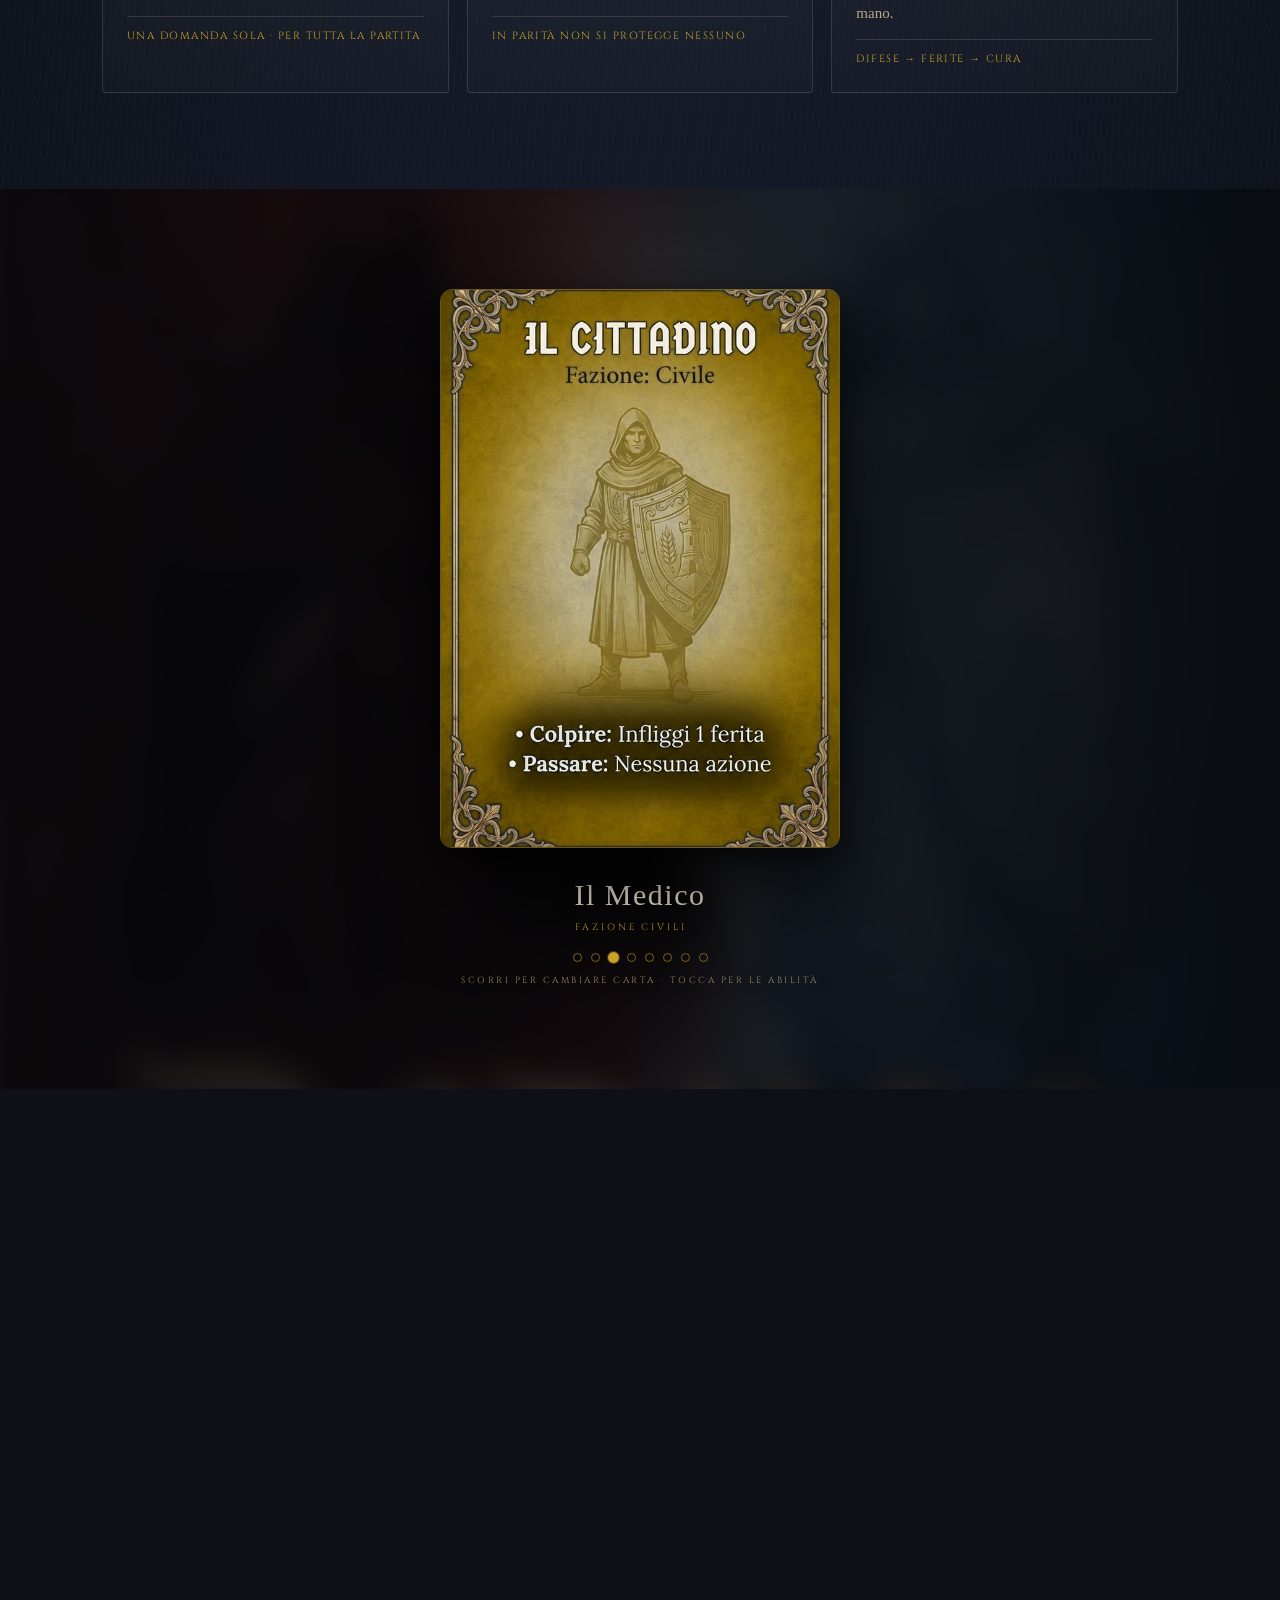
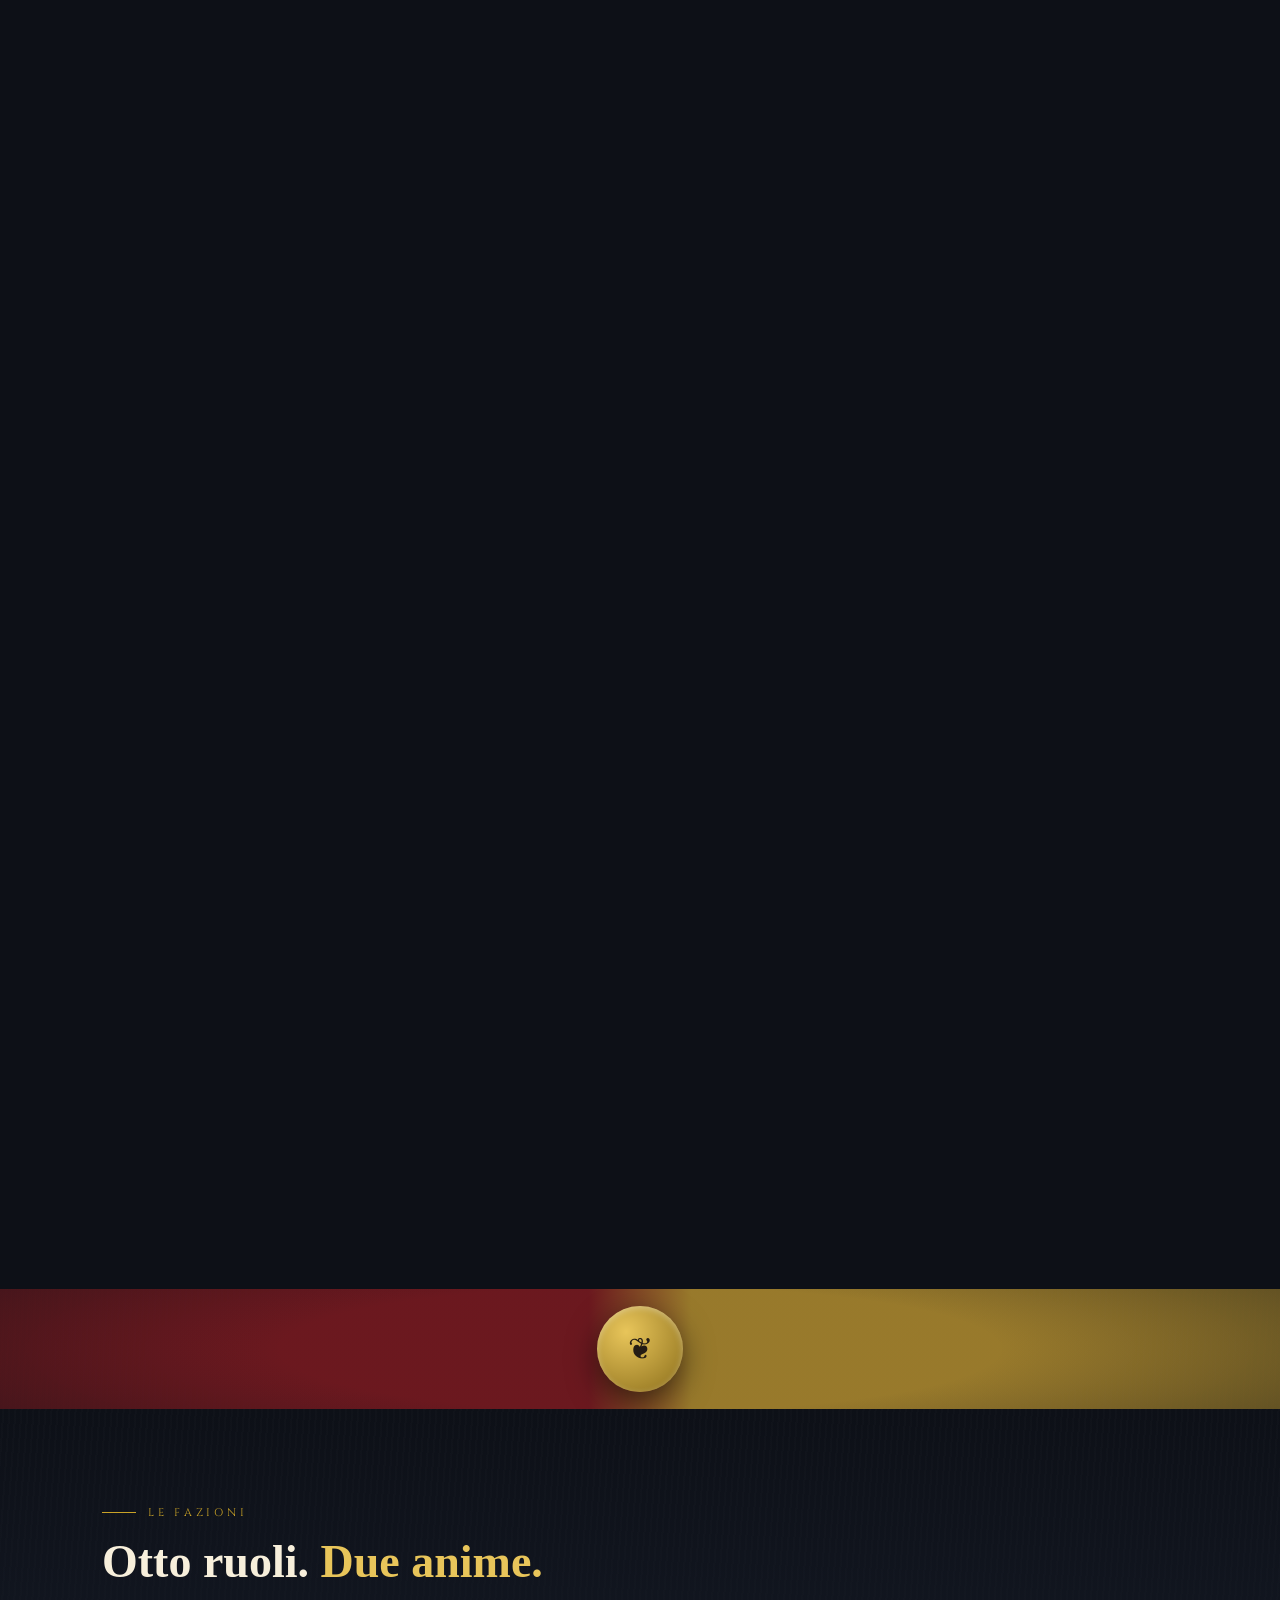
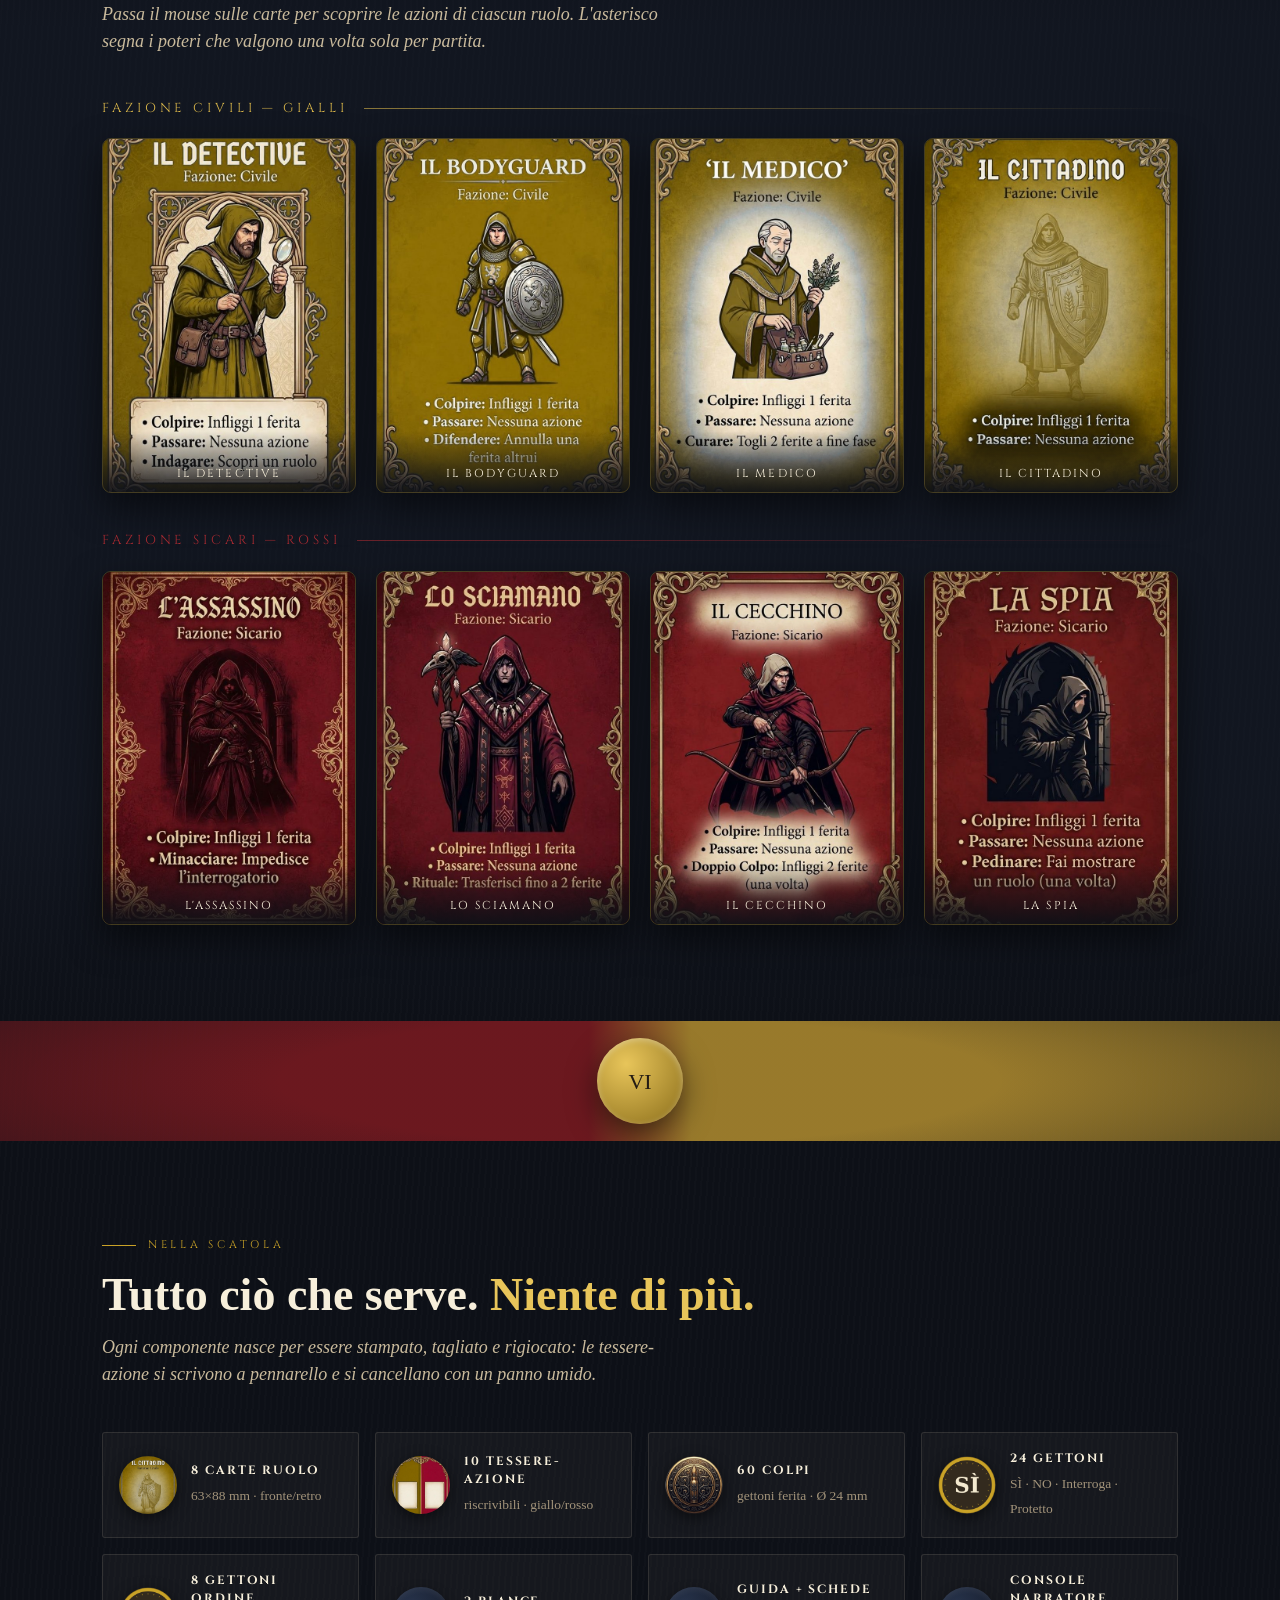
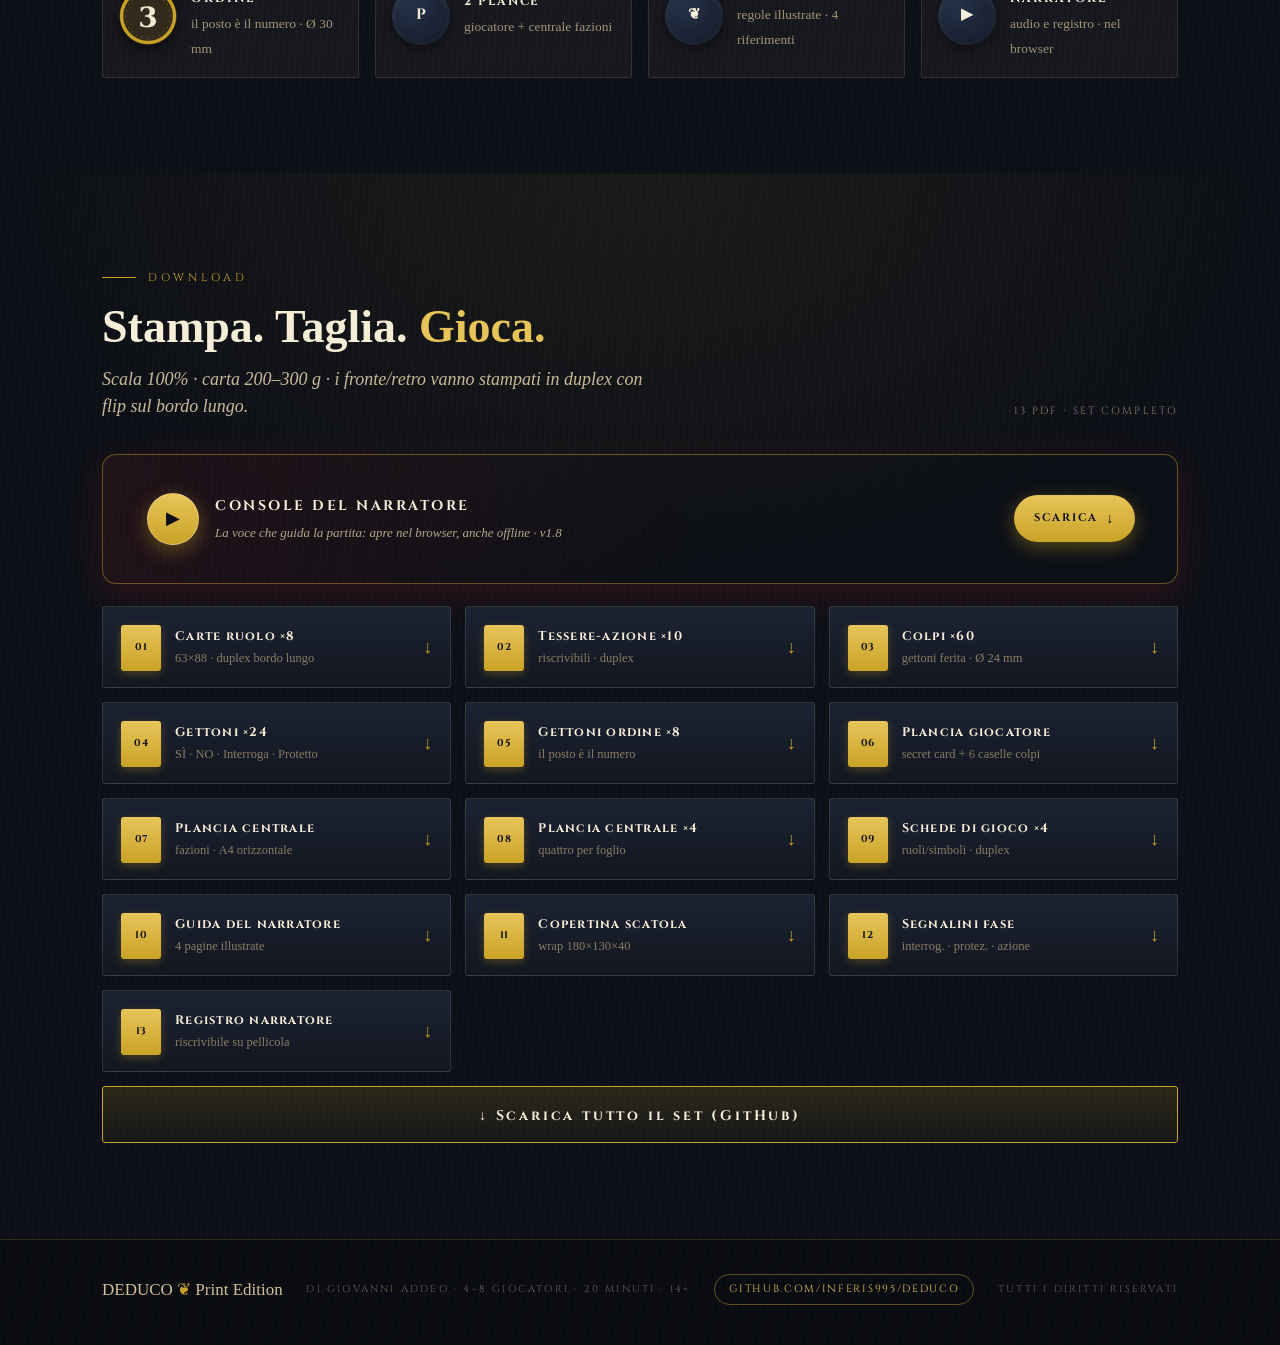
==== commit 77f88b14: "Console: download con semplice link download, identico agli altri PDF (rimosso JS che bloccava il ta" ====
--- a/landing/index.html
+++ b/landing/index.html
@@ -540,7 +540,7 @@
           <span>La voce che guida la partita: apre nel browser, anche offline · v1.8</span>
         </span>
       </a>
-      <a class="go" href="javascript:void(0)" id="consolaDown" aria-label="Scarica la console">Scarica<span class="ar">↓</span></a>
+      <a class="go" href="pdf/Deduco-console.html" download>Scarica<span class="ar">↓</span></a>
     </div>
     <style>
       .dl-console-hero{border:1px solid rgba(201,162,39,.45);border-radius:14px;background:linear-gradient(90deg,rgba(118,26,32,.18),rgba(13,16,23,.6) 55%);display:flex;align-items:stretch;gap:0;margin:0 0 22px;overflow:hidden}
@@ -550,7 +550,6 @@
       .dl-console-hero .tx b{font-family:var(--caps);font-size:14px;letter-spacing:.18em;text-transform:uppercase;color:var(--manila-hi)}
       .dl-console-hero .tx span{font-size:13px;color:#B6A88C;line-height:1.4}
       .dl-console-hero .go{flex:0 0 auto;align-self:center;margin-right:20px;font-family:var(--caps);font-size:11px;letter-spacing:.16em;text-transform:uppercase;color:#0D1017;background:linear-gradient(180deg,var(--gold-hi),var(--gold));padding:13px 20px;border-radius:99px;text-decoration:none;font-weight:700;white-space:nowrap;cursor:pointer;box-shadow:0 5px 18px rgba(201,162,39,.4);transition:transform .1s,filter .15s,box-shadow .2s,-webkit-tap-highlight-color 0s}
-      .dl-console-hero .go.loading{background:linear-gradient(180deg,#b98f2a,#8a6d1a);opacity:.85;pointer-events:none}
       .dl-console-hero .go:hover{transform:translateY(-1px);box-shadow:0 8px 24px rgba(201,162,39,.5)}
       .dl-console-hero .go:active{transform:scale(.93) translateY(1px);filter:brightness(.94);box-shadow:0 2px 8px rgba(201,162,39,.3)}
       .dl-console-hero .go:visited{color:#0D1017 !important}
@@ -679,36 +678,7 @@
   upd();
 })();
 
-// ============ CONSOLE: download FORZATO (Blob) — funziona anche dove download attr fallisce ============
-(function(){
-  const btn=document.getElementById('consolaDown');
-  if(!btn) return;
-  btn.addEventListener('click', async function(){
-    const orig=btn.innerHTML;
-    btn.classList.add('loading');
-    btn.innerHTML='Scarico…<span class="ar"></span>';
-    try{
-      // 1) scarica il file HTML console come stream
-      const res=await fetch('pdf/Deduco-console.html',{cache:'no-cache'});
-      if(!res.ok) throw new Error('HTTP '+res.status);
-      const blob=await res.blob();
-      // 2) crea URL temporaneo e forza il download come file .html
-      const url=URL.createObjectURL(blob);
-      const a=document.createElement('a');
-      a.href=url; a.download='Deduco-console.html';
-      document.body.appendChild(a); a.click(); a.remove();
-      setTimeout(()=>URL.revokeObjectURL(url),4000);
-      btn.classList.remove('loading'); btn.innerHTML=orig;
-    }catch(e){
-      // fallback: apri direttamente l'html (il browser lo salverà o mostrerà)
-      btn.innerHTML='Scarica di nuovo<span class="ar"></span>';
-      const a=document.createElement('a');
-      a.href='pdf/Deduco-console.html'; a.download='Deduco-console.html';
-      document.body.appendChild(a); a.click(); a.remove();
-      setTimeout(()=>{ btn.classList.remove('loading'); btn.innerHTML=orig; },3000);
-    }
-  });
-})();
+// ============ CONSOLE: download FORZATO (Blob) — rimosso, usiamo il link download normale come gli altri ============
 </script>
 </body>
 </html>
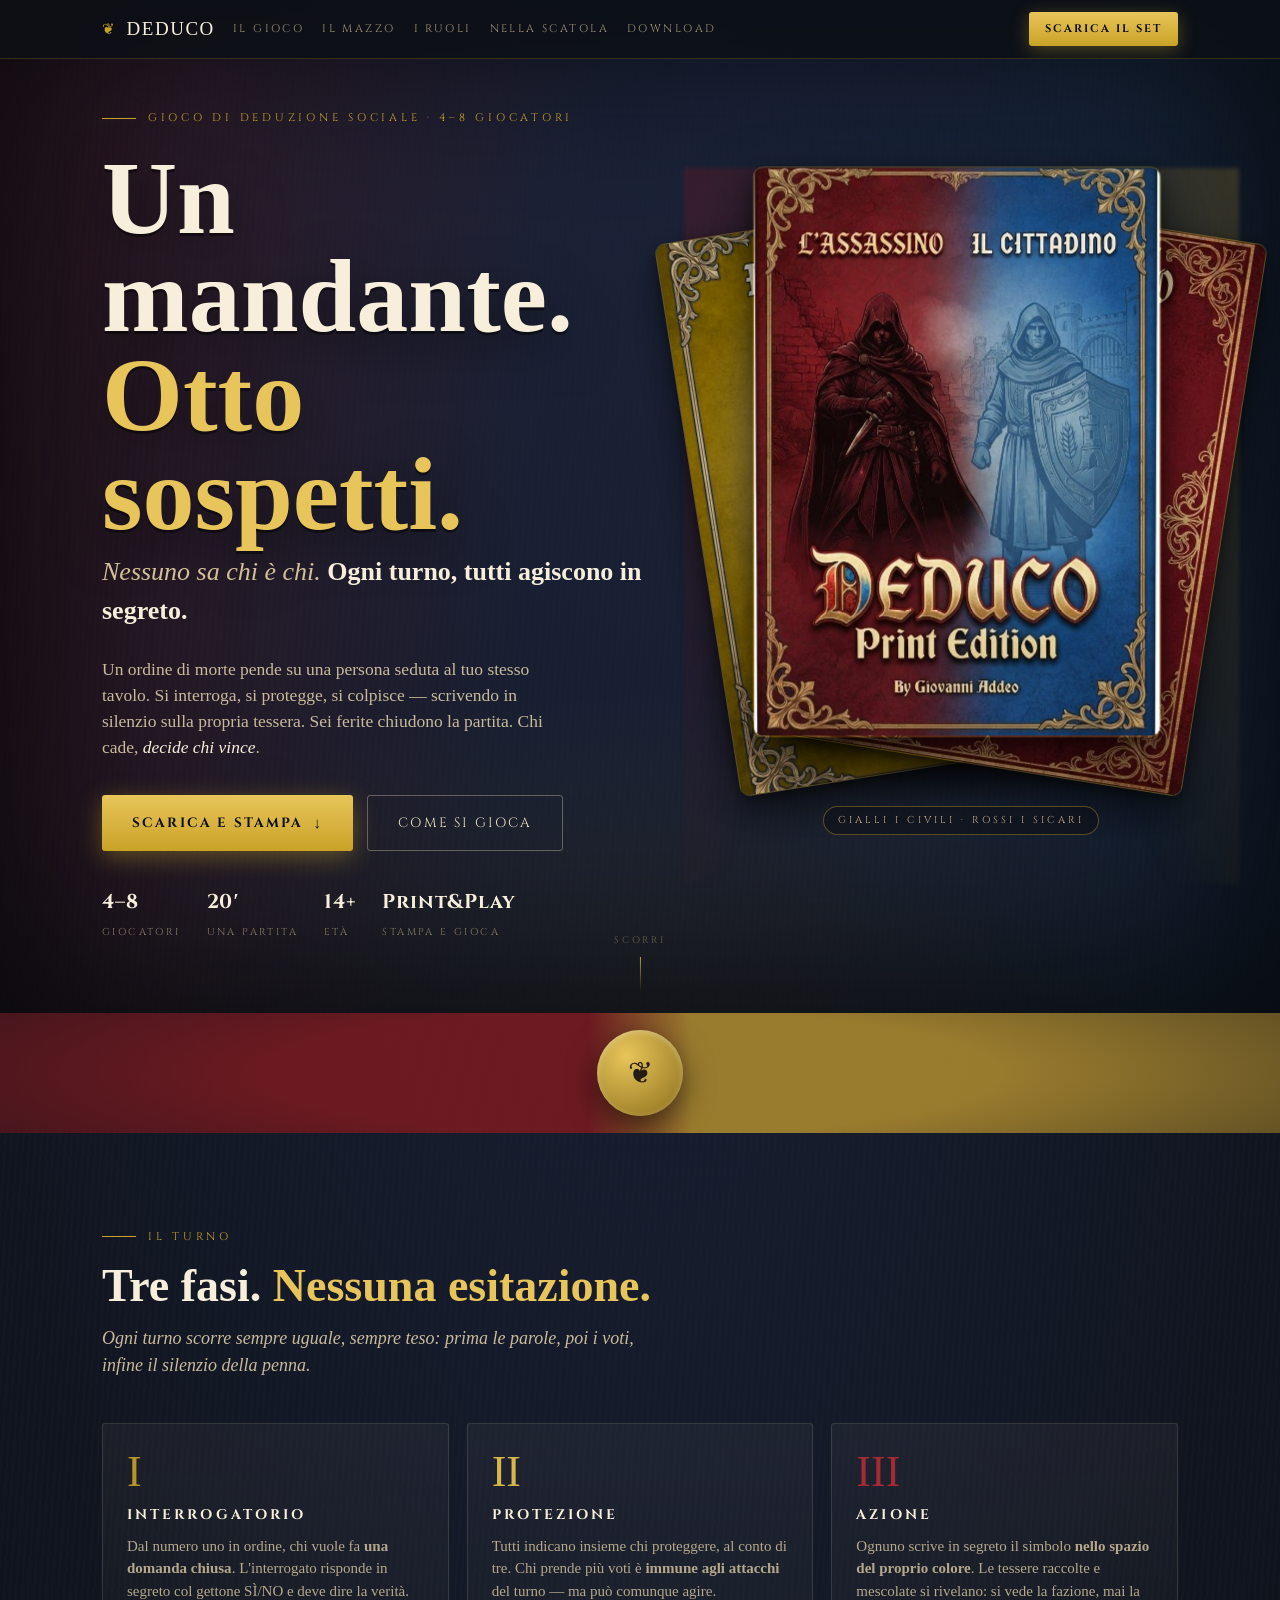
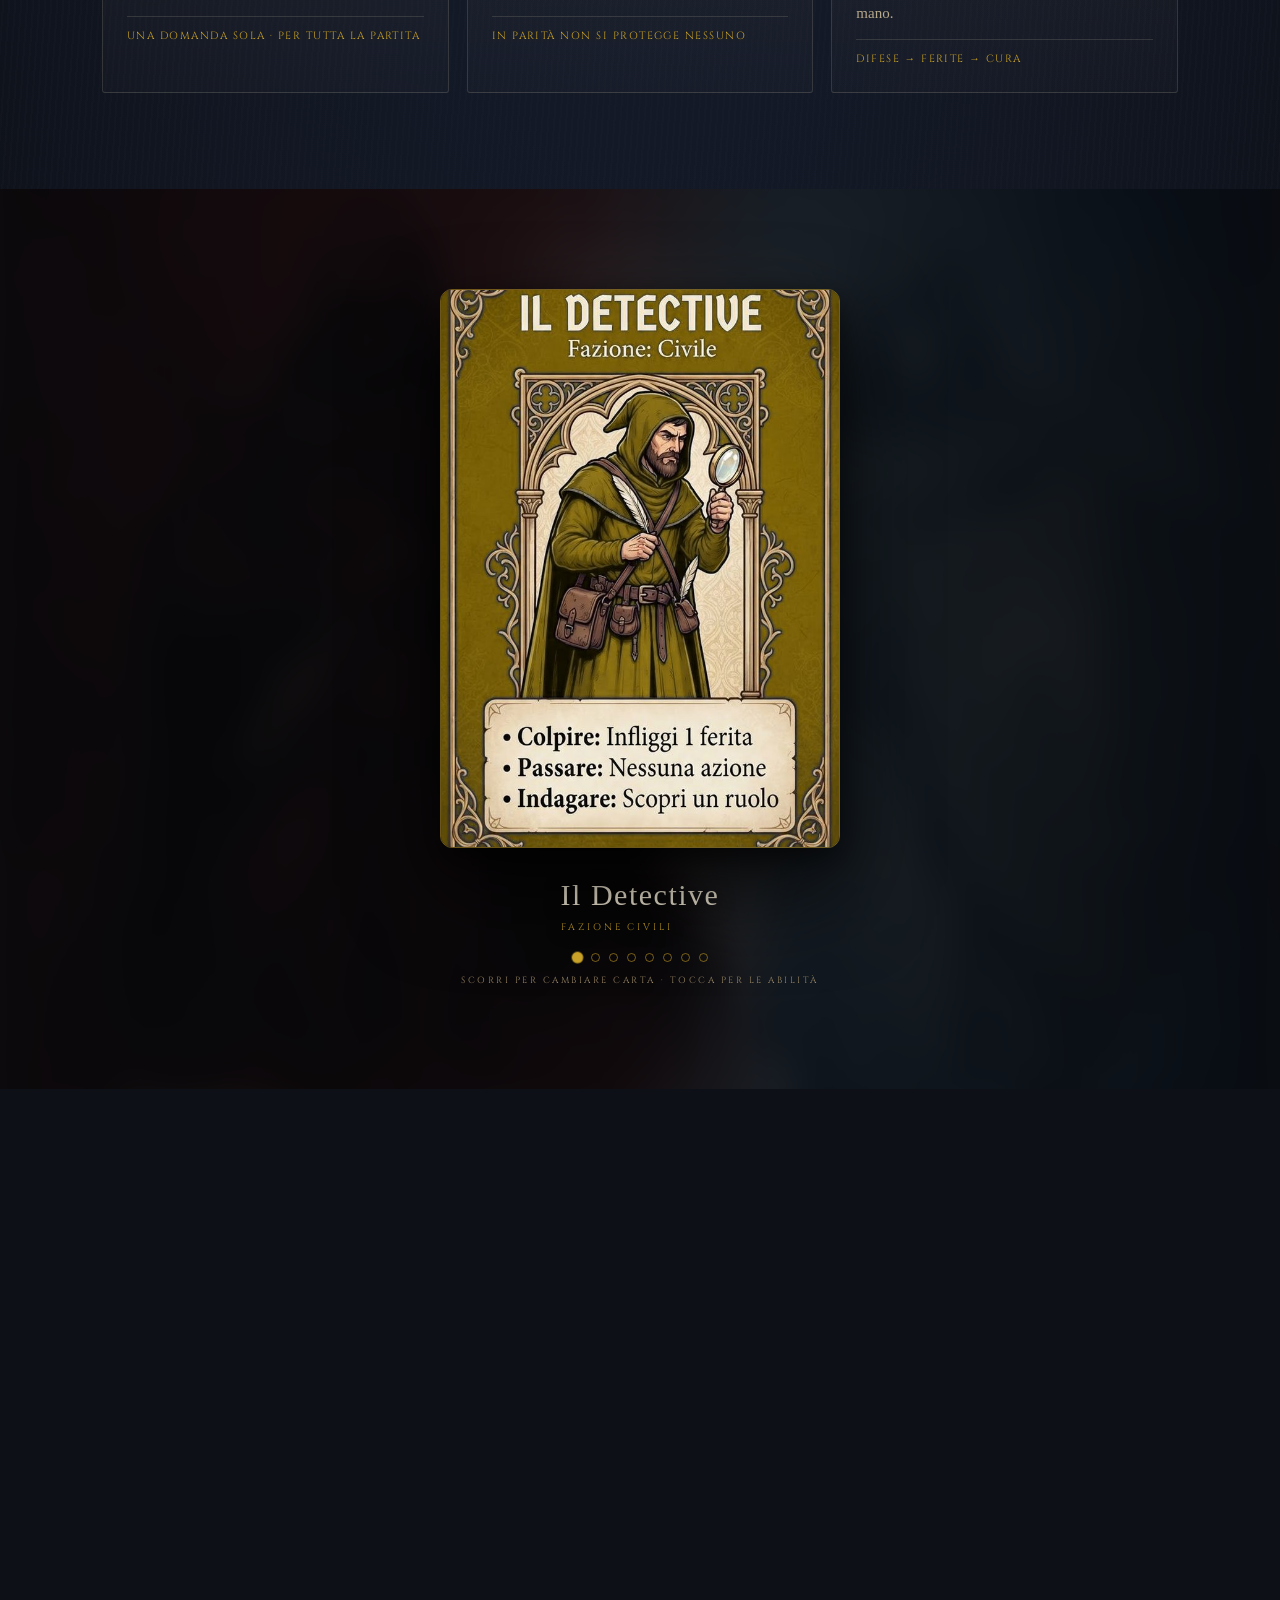
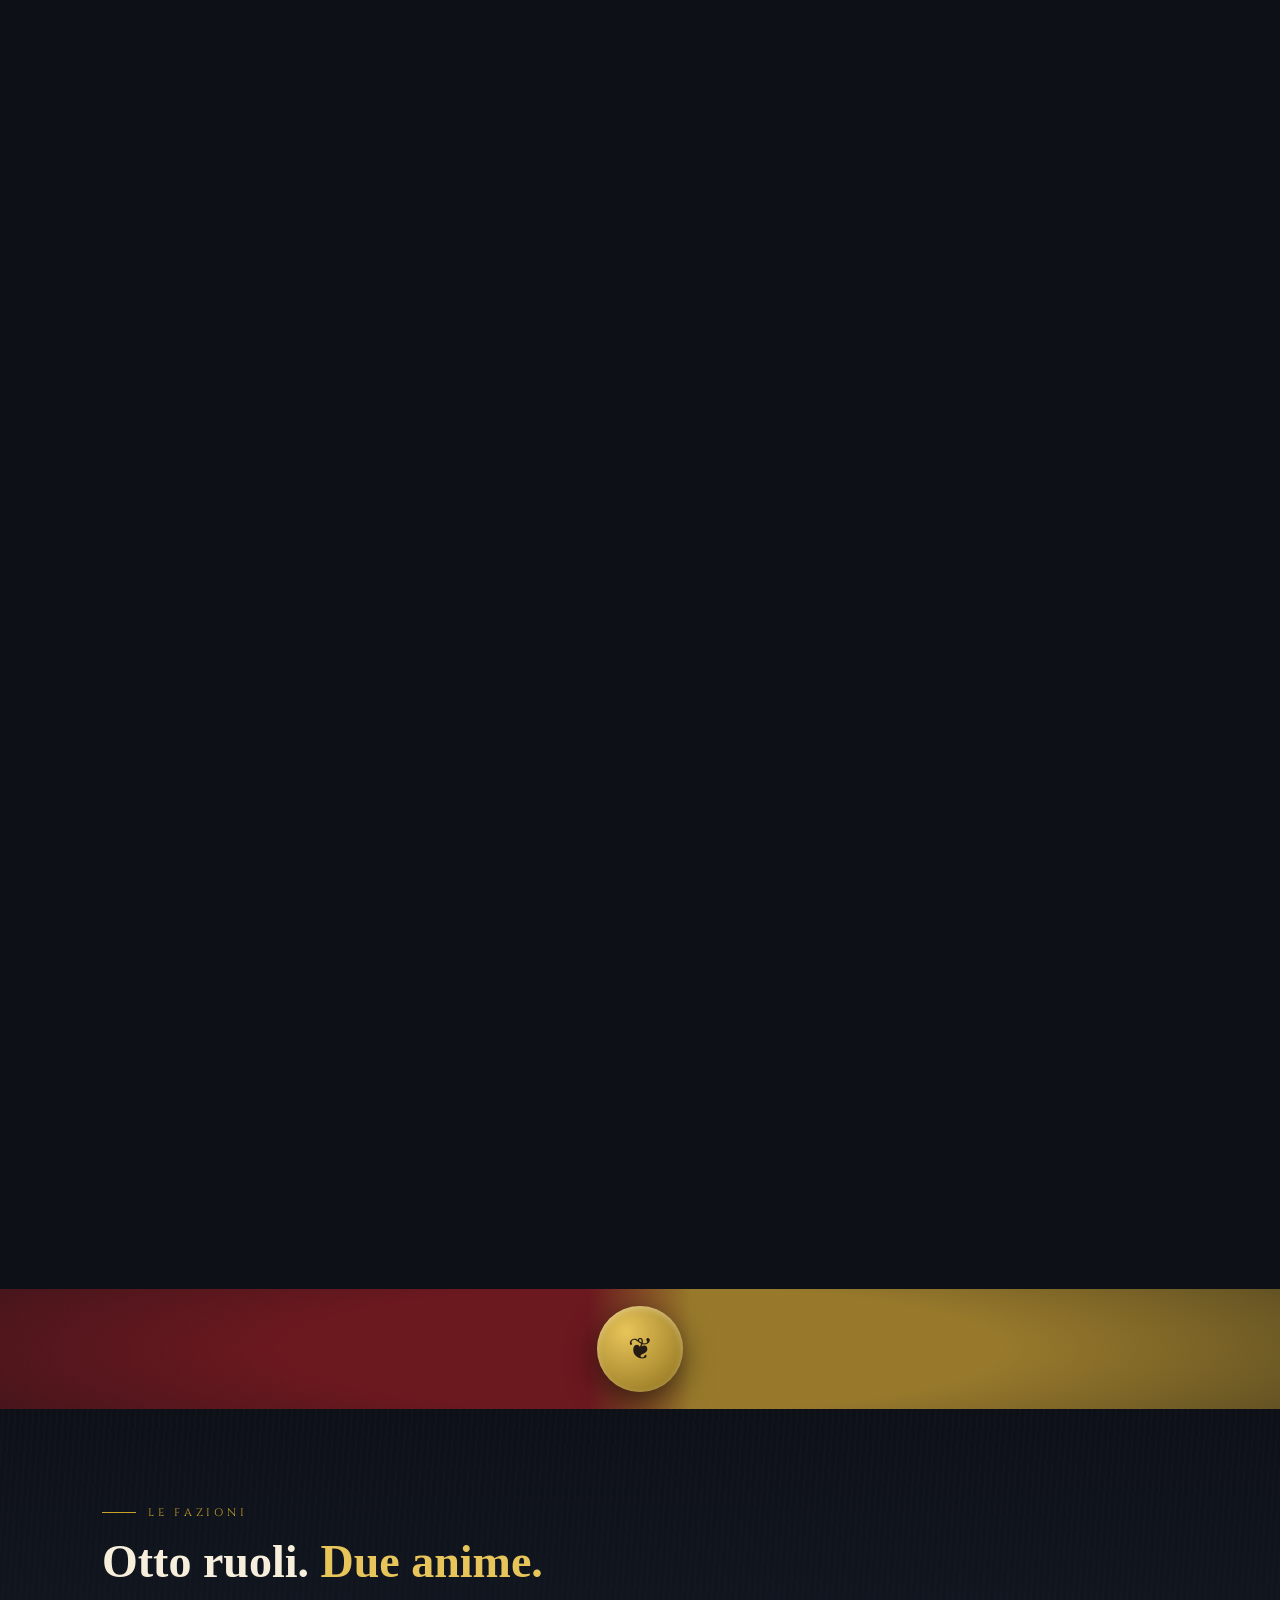
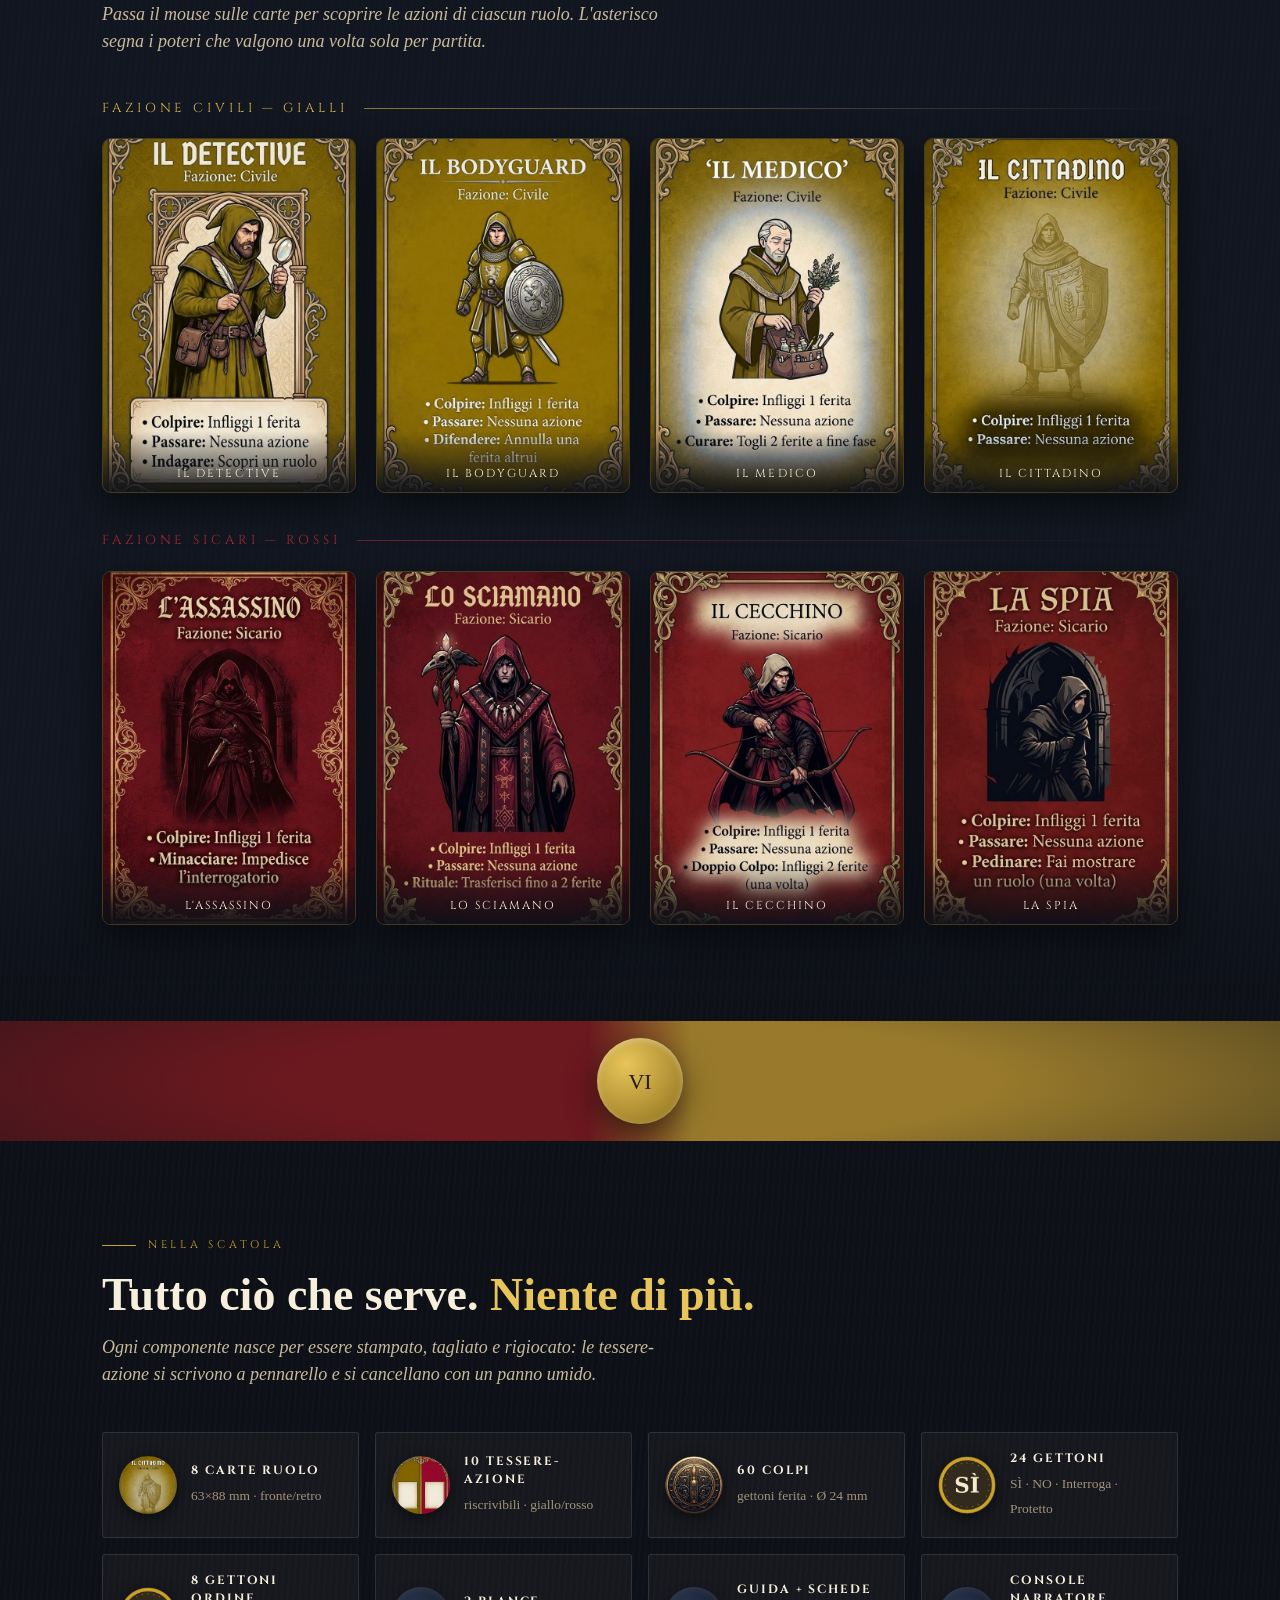
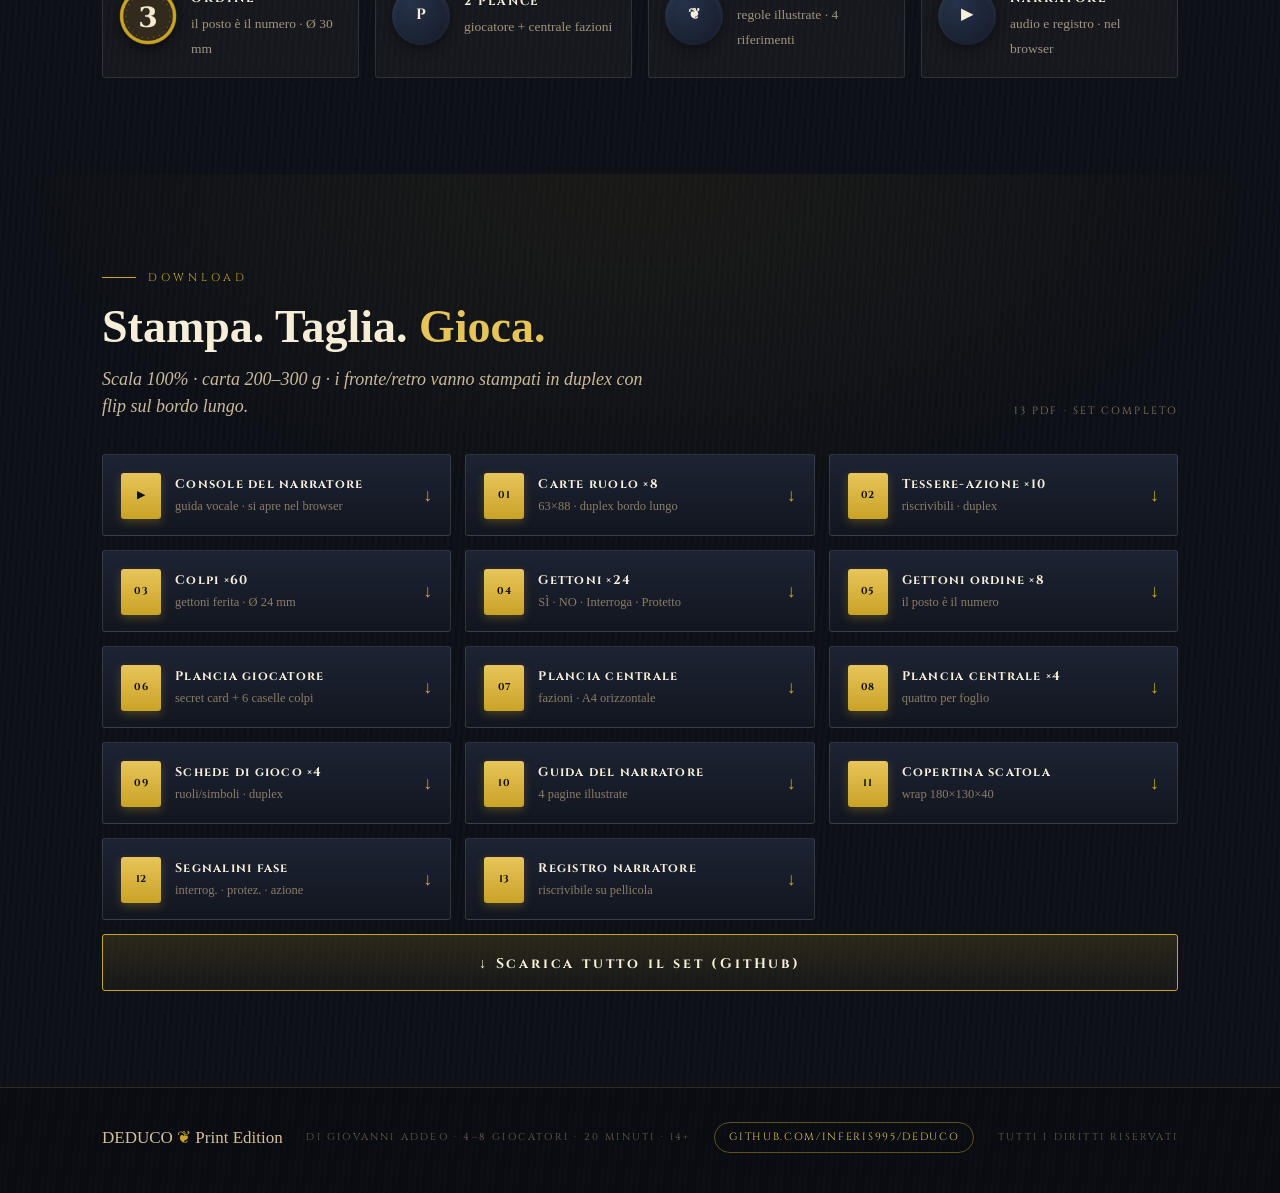
==== commit 869ec550: "Console: rimossa 'in evidenza', ora è una card normale nella griglia download (come gli altri)" ====
--- a/landing/index.html
+++ b/landing/index.html
@@ -531,36 +531,8 @@
       <div class="dl-note rv">13 PDF · set completo</div>
     </div>
 
-    <!-- CONSOLE IN EVIDENZA -->
-    <div class="dl-console-hero rv">
-      <a class="con-play" href="pdf/Deduco-console.html" target="_blank" rel="noopener" aria-label="Apri la console del narratore">
-        <span class="playbtn">▶</span>
-        <span class="tx">
-          <b>Console del narratore</b>
-          <span>La voce che guida la partita: apre nel browser, anche offline · v1.8</span>
-        </span>
-      </a>
-      <a class="go" href="pdf/Deduco-console.html" download>Scarica<span class="ar">↓</span></a>
-    </div>
-    <style>
-      .dl-console-hero{border:1px solid rgba(201,162,39,.45);border-radius:14px;background:linear-gradient(90deg,rgba(118,26,32,.18),rgba(13,16,23,.6) 55%);display:flex;align-items:stretch;gap:0;margin:0 0 22px;overflow:hidden}
-      .dl-console-hero .con-play{display:flex;align-items:center;gap:16px;padding:20px 22px;flex:1;text-decoration:none;min-width:0}
-      .dl-console-hero .playbtn{width:52px;height:52px;flex:0 0 auto;border-radius:50%;background:linear-gradient(180deg,var(--gold-hi),var(--gold));display:grid;place-items:center;font-size:18px;color:#0D1017;box-shadow:0 6px 20px rgba(201,162,39,.4)}
-      .dl-console-hero .tx{display:flex;flex-direction:column;gap:5px;min-width:0}
-      .dl-console-hero .tx b{font-family:var(--caps);font-size:14px;letter-spacing:.18em;text-transform:uppercase;color:var(--manila-hi)}
-      .dl-console-hero .tx span{font-size:13px;color:#B6A88C;line-height:1.4}
-      .dl-console-hero .go{flex:0 0 auto;align-self:center;margin-right:20px;font-family:var(--caps);font-size:11px;letter-spacing:.16em;text-transform:uppercase;color:#0D1017;background:linear-gradient(180deg,var(--gold-hi),var(--gold));padding:13px 20px;border-radius:99px;text-decoration:none;font-weight:700;white-space:nowrap;cursor:pointer;box-shadow:0 5px 18px rgba(201,162,39,.4);transition:transform .1s,filter .15s,box-shadow .2s,-webkit-tap-highlight-color 0s}
-      .dl-console-hero .go:hover{transform:translateY(-1px);box-shadow:0 8px 24px rgba(201,162,39,.5)}
-      .dl-console-hero .go:active{transform:scale(.93) translateY(1px);filter:brightness(.94);box-shadow:0 2px 8px rgba(201,162,39,.3)}
-      .dl-console-hero .go:visited{color:#0D1017 !important}
-      @media(max-width:520px){
-        .dl-console-hero{flex-direction:column;align-items:stretch}
-        .dl-console-hero .con-play{padding:16px 16px 12px}
-        .dl-console-hero .go{align-self:flex-start;margin:0 16px 16px;padding:11px 20px}
-      }
-    </style>
-
     <div class="dl-grid">
+      <a class="dl rv" href="pdf/Deduco-console.html" download><span class="tag">▶</span><span class="tx"><b>Console del narratore</b><span>guida vocale · si apre nel browser</span></span><span class="dmar">↓</span></a>
       <a class="dl rv" href="pdf/01-carte-ruolo.pdf" download><span class="tag">01</span><span class="tx"><b>Carte ruolo ×8</b><span>63×88 · duplex bordo lungo</span></span><span class="dmar">↓</span></a>
       <a class="dl rv" href="pdf/02-tessere-azione.pdf" download><span class="tag">02</span><span class="tx"><b>Tessere-azione ×10</b><span>riscrivibili · duplex</span></span><span class="dmar">↓</span></a>
       <a class="dl rv" href="pdf/03-colpi-ferite.pdf" download><span class="tag">03</span><span class="tx"><b>Colpi ×60</b><span>gettoni ferita · Ø 24 mm</span></span><span class="dmar">↓</span></a>
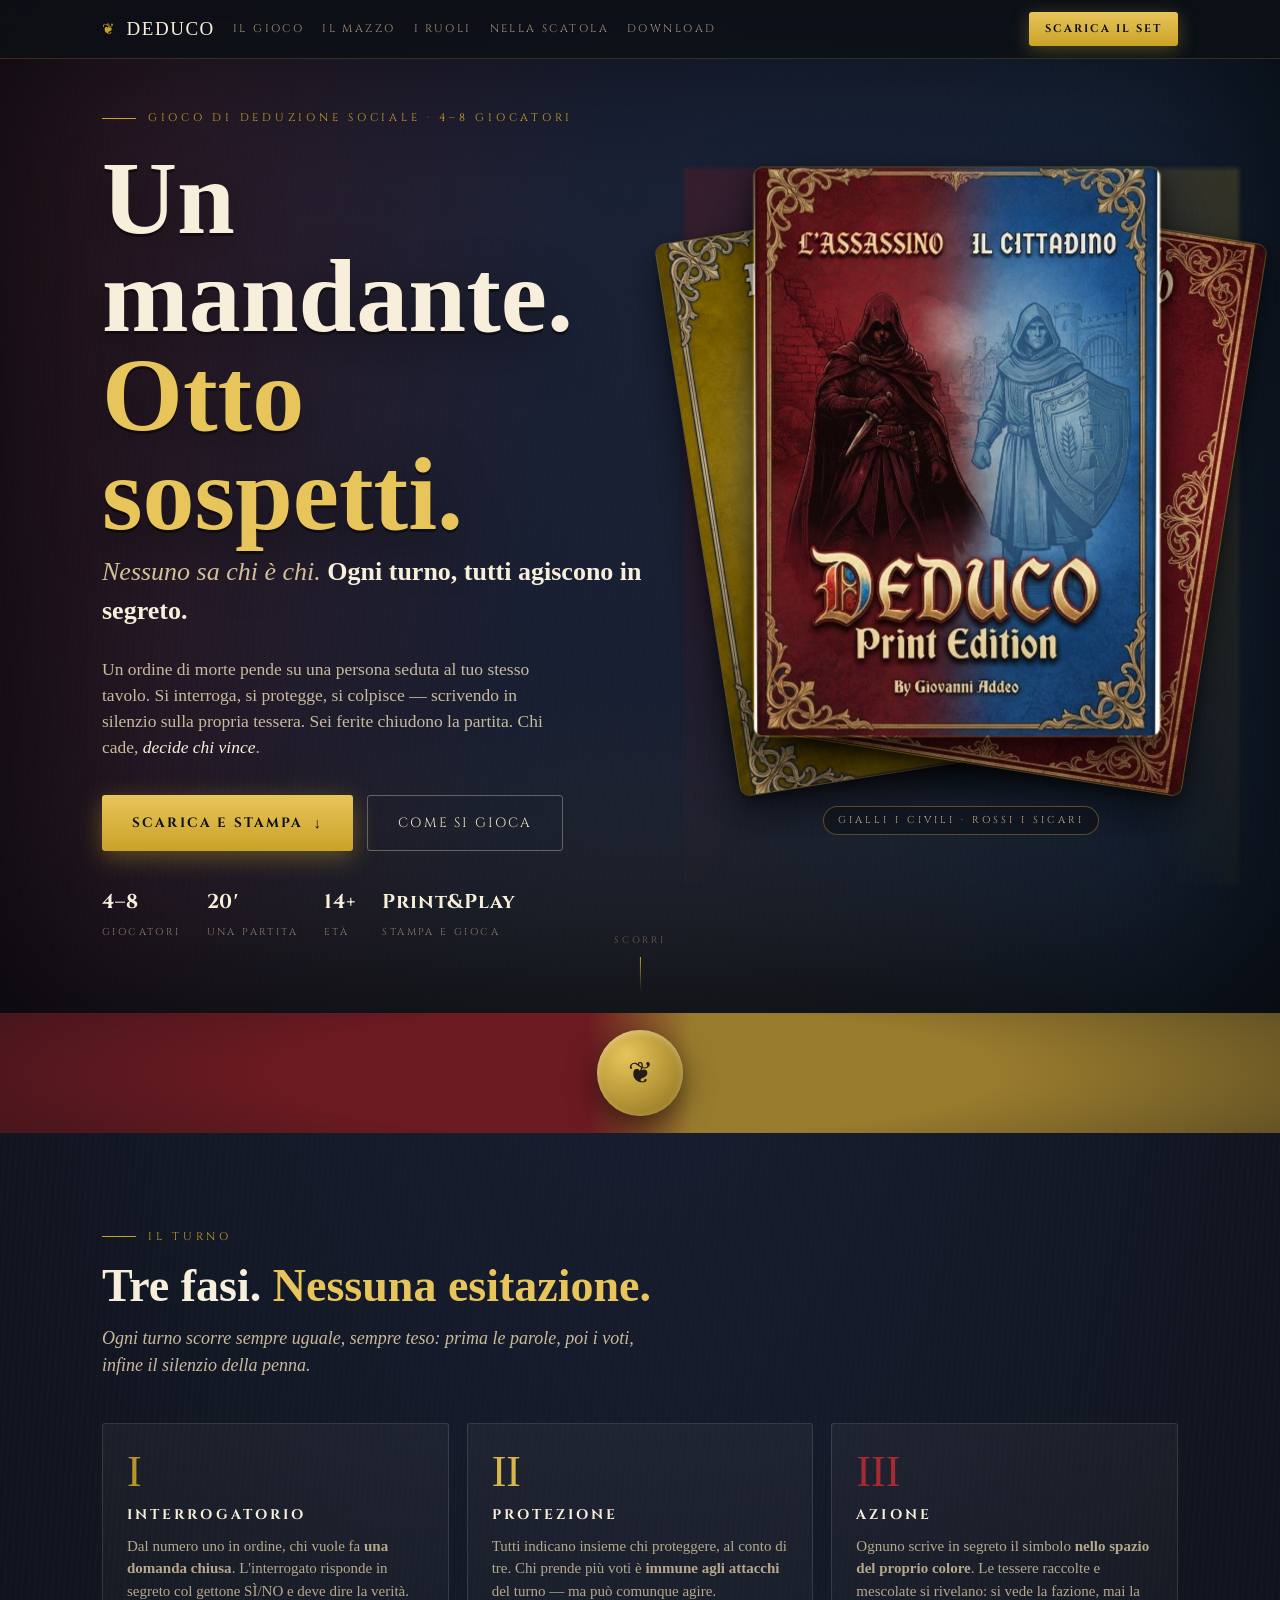
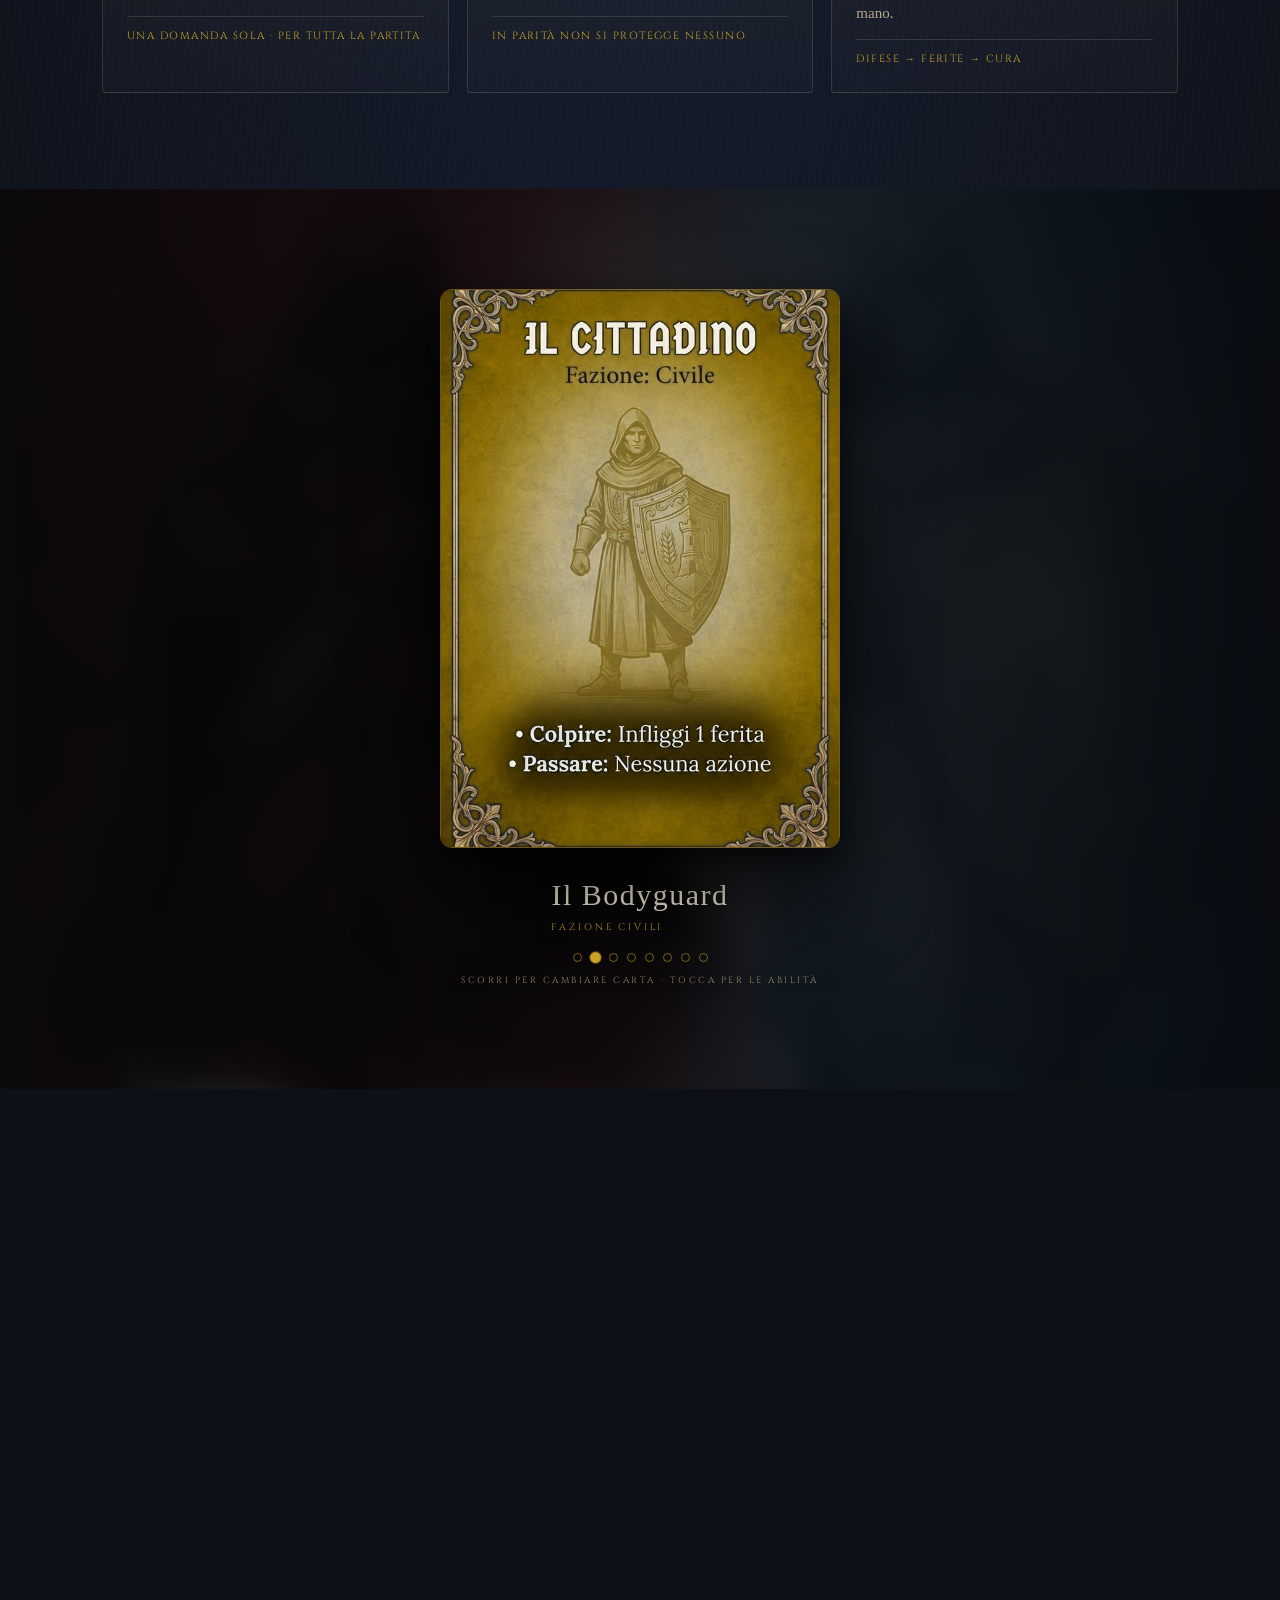
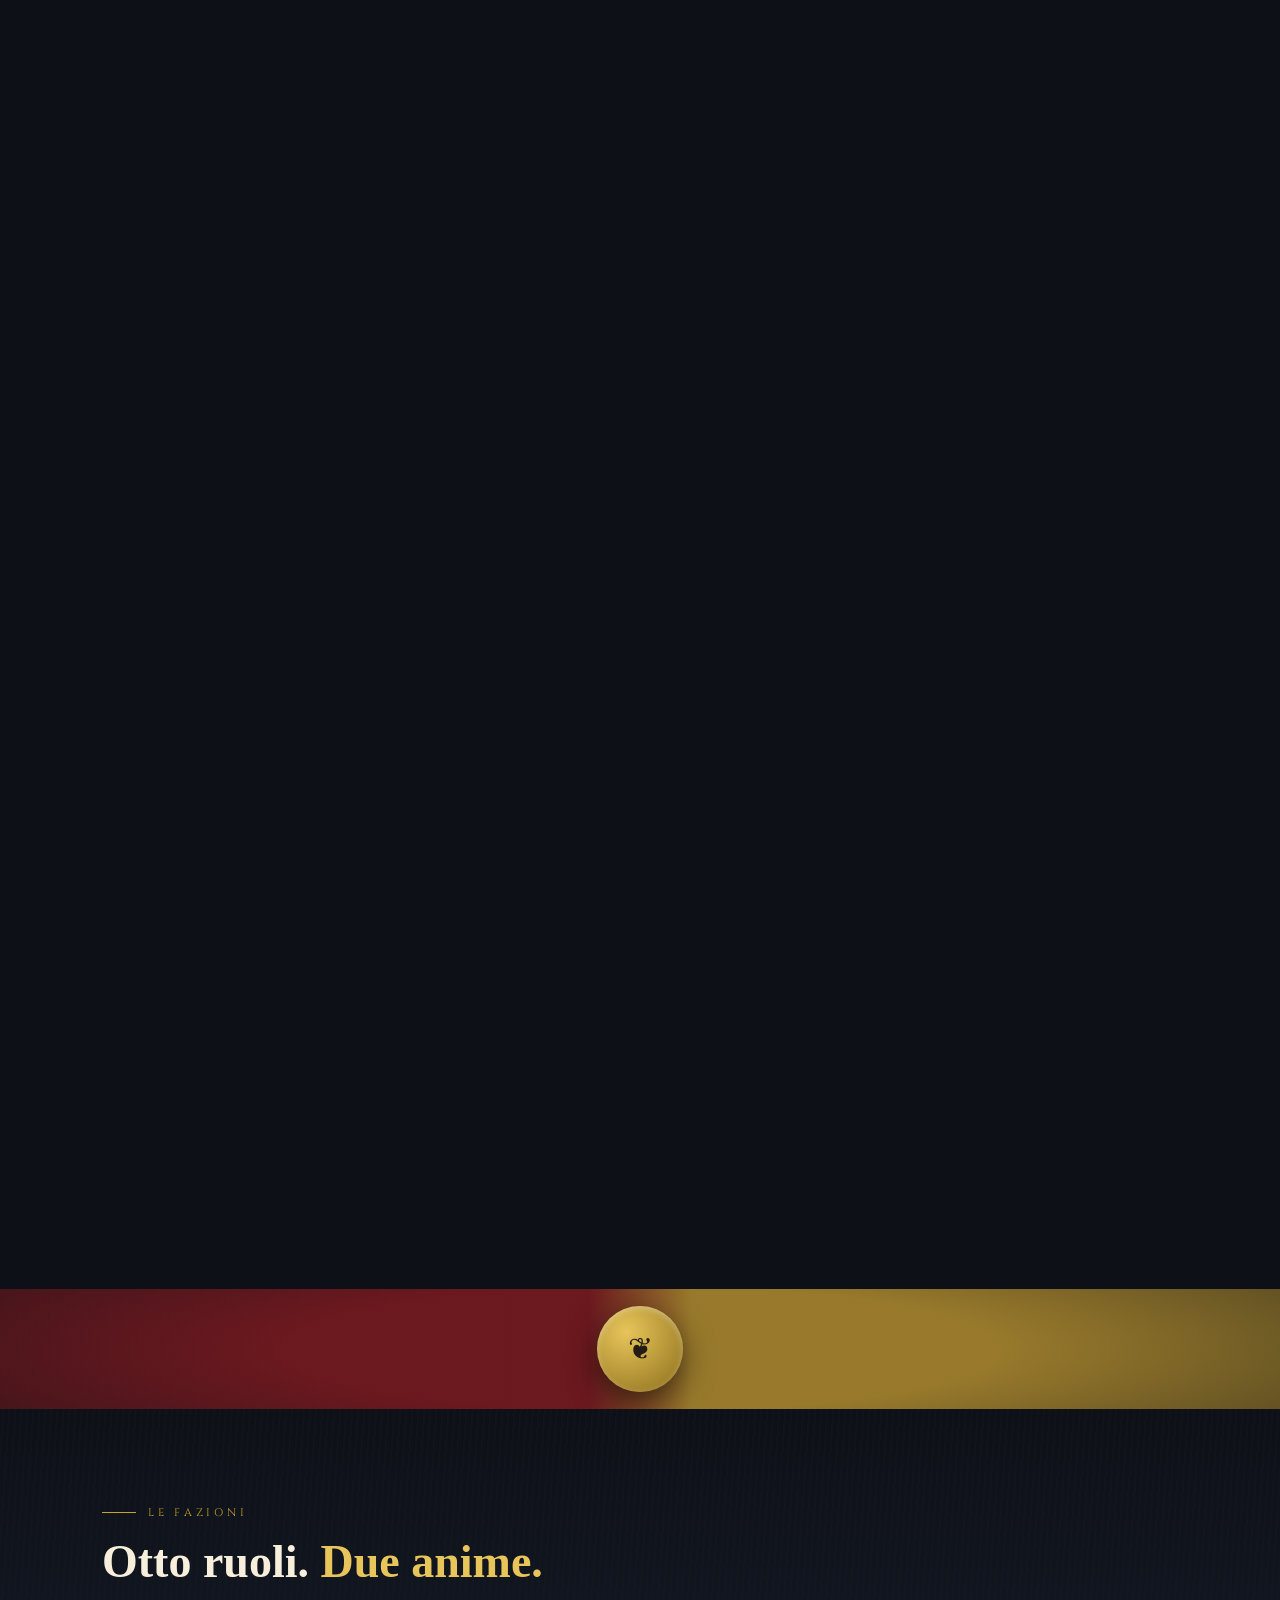
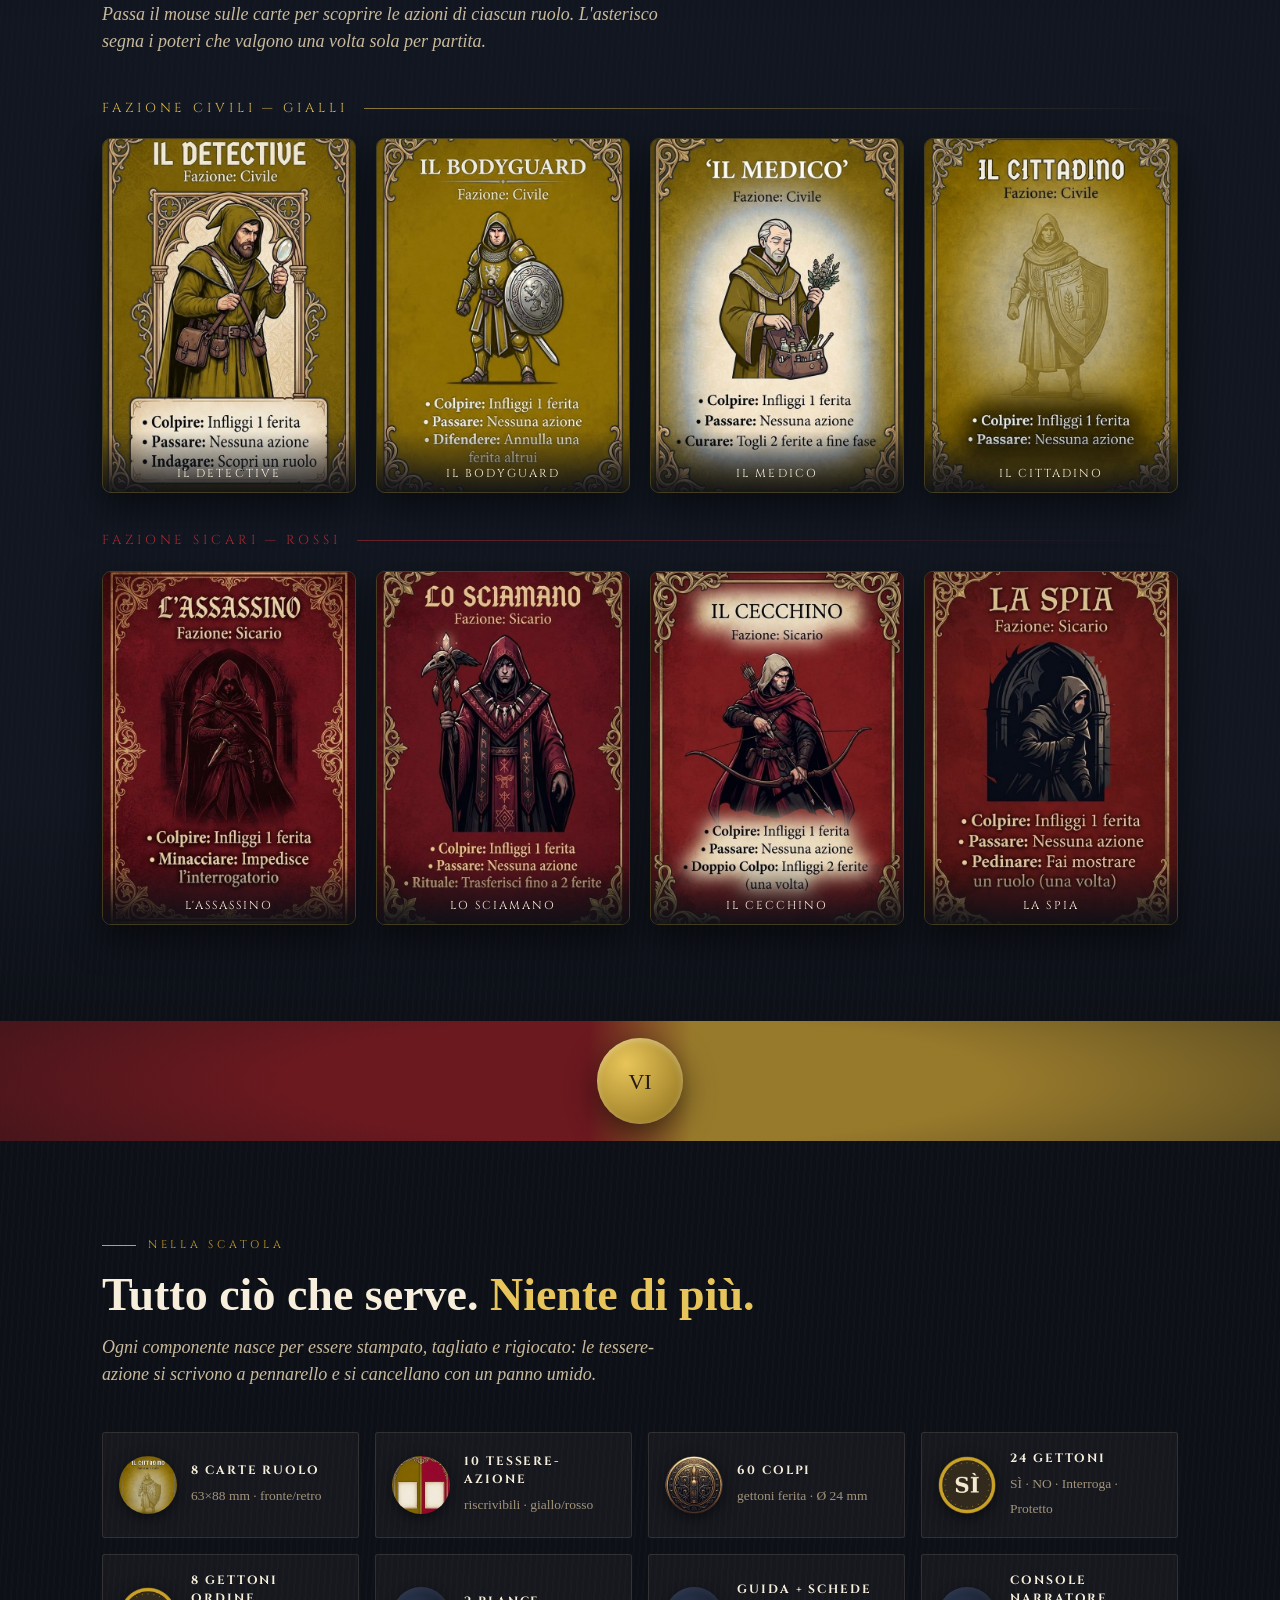
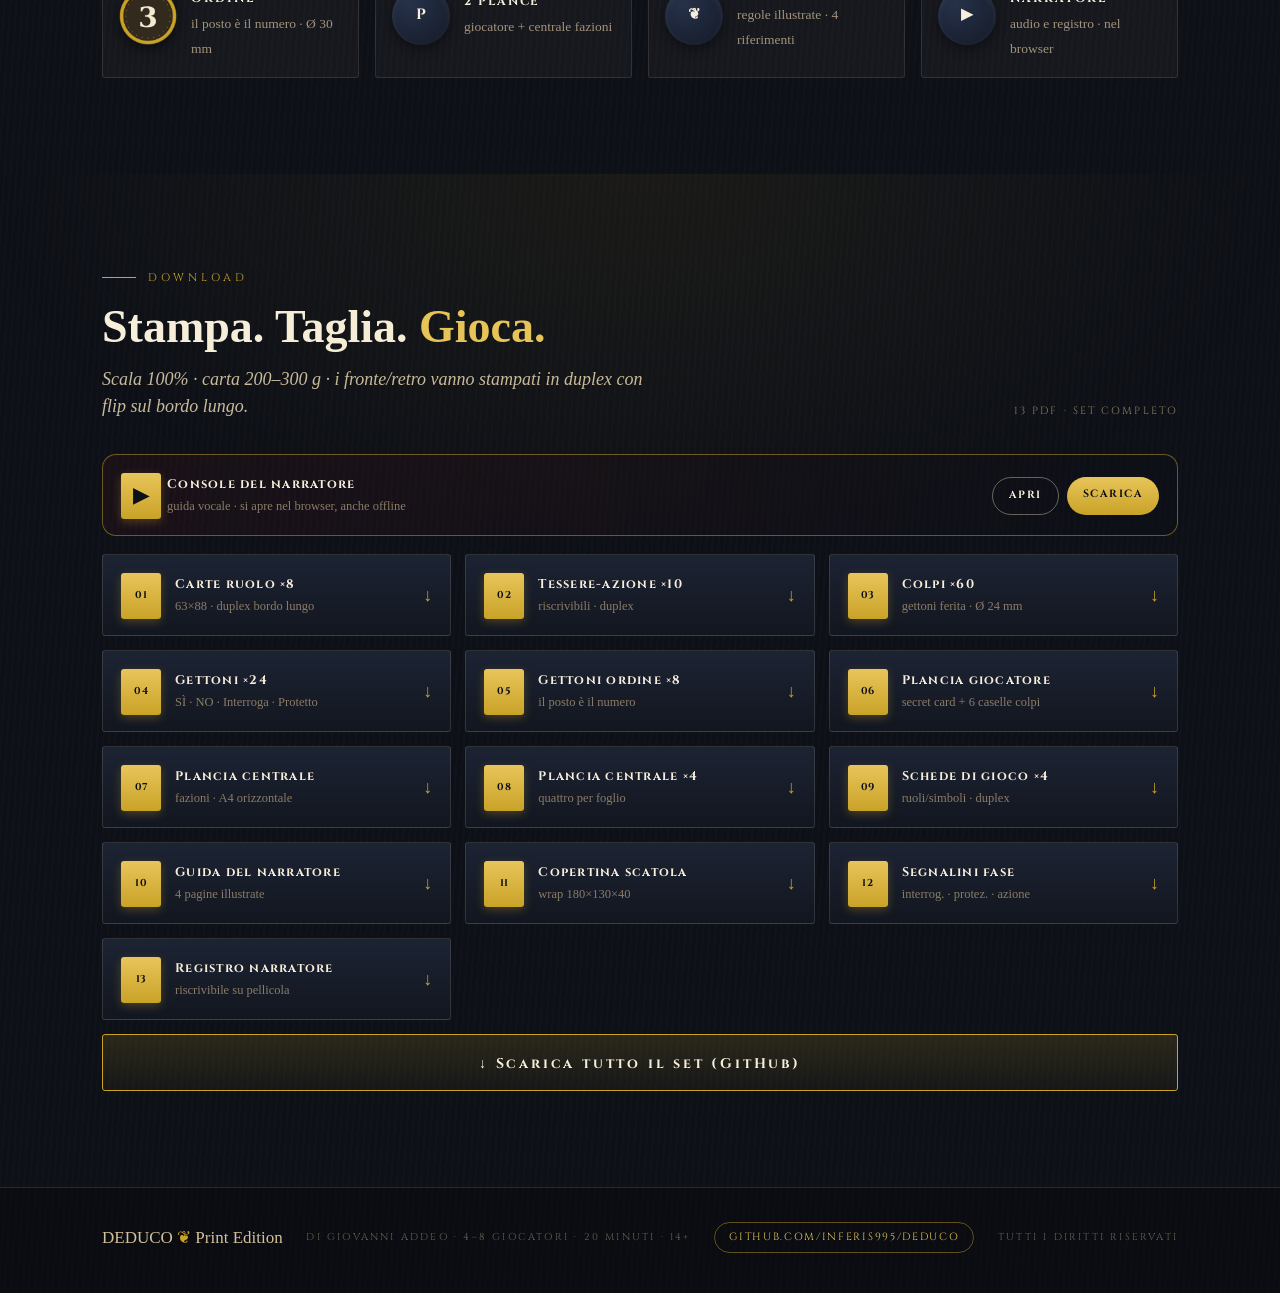
==== commit 3116c08a: "Console: card con 2 bottoni — Apri (nel browser, funziona sempre) + Scarica (download)" ====
--- a/landing/index.html
+++ b/landing/index.html
@@ -308,6 +308,20 @@
 .comp b{display:block;font-family:var(--caps);font-size:12px;letter-spacing:.16em;text-transform:uppercase;color:var(--manila-hi);margin-bottom:3px}
 .comp span{font-size:13.5px;color:#A2937A}
 
+.dl.cons{display:flex;align-items:center;gap:12px;width:100%;background:linear-gradient(90deg,rgba(118,26,32,.12),rgba(13,16,23,.5));border:1px solid rgba(201,162,39,.5);border-radius:14px;padding:16px 18px;margin-bottom:4px}
+.dl.cons .tag{font-size:20px}
+.dl.cons .cons-btns{display:flex;gap:8px;margin-left:auto;flex-wrap:nowrap}
+.dl.cons .cons-open,.dl.cons .cons-dl{font-family:var(--caps);font-size:10.5px;letter-spacing:.14em;text-transform:uppercase;text-decoration:none;padding:10px 16px;border-radius:99px;white-space:nowrap;font-weight:700}
+.dl.cons .cons-open{color:var(--manila-hi);border:1px solid rgba(235,223,192,.4)}
+.dl.cons .cons-open:visited{color:var(--manila-hi) !important}
+.dl.cons .cons-dl{color:#0D1017;background:linear-gradient(180deg,var(--gold-hi),var(--gold))}
+.dl.cons .cons-dl:visited{color:#0D1017 !important}
+@media(max-width:520px){
+  .dl.cons{flex-wrap:wrap;padding:14px}
+  .dl.cons .tx{flex:1;min-width:0}
+  .dl.cons .cons-btns{margin-left:0;width:100%;justify-content:flex-end}
+}
+
 /* ============ DOWNLOAD ============ */
 #download{position:relative}
 #download::before{content:"";position:absolute;inset:0;background:radial-gradient(80% 60% at 50% 0,rgba(201,162,39,.07),transparent 65%)}
@@ -532,7 +546,13 @@
     </div>
 
     <div class="dl-grid">
-      <a class="dl rv" href="pdf/Deduco-console.html" download><span class="tag">▶</span><span class="tx"><b>Console del narratore</b><span>guida vocale · si apre nel browser</span></span><span class="dmar">↓</span></a>
+      <div class="dl cons rv" style="grid-column:1/-1;gap:6px">
+        <span class="tag">▶</span><span class="tx"><b>Console del narratore</b><span>guida vocale · si apre nel browser, anche offline</span></span>
+        <span class="cons-btns">
+          <a class="cons-open" href="pdf/Deduco-console.html" target="_blank" rel="noopener">Apri</a>
+          <a class="cons-dl" href="pdf/Deduco-console.html" download>Scarica</a>
+        </span>
+      </div>
       <a class="dl rv" href="pdf/01-carte-ruolo.pdf" download><span class="tag">01</span><span class="tx"><b>Carte ruolo ×8</b><span>63×88 · duplex bordo lungo</span></span><span class="dmar">↓</span></a>
       <a class="dl rv" href="pdf/02-tessere-azione.pdf" download><span class="tag">02</span><span class="tx"><b>Tessere-azione ×10</b><span>riscrivibili · duplex</span></span><span class="dmar">↓</span></a>
       <a class="dl rv" href="pdf/03-colpi-ferite.pdf" download><span class="tag">03</span><span class="tx"><b>Colpi ×60</b><span>gettoni ferita · Ø 24 mm</span></span><span class="dmar">↓</span></a>
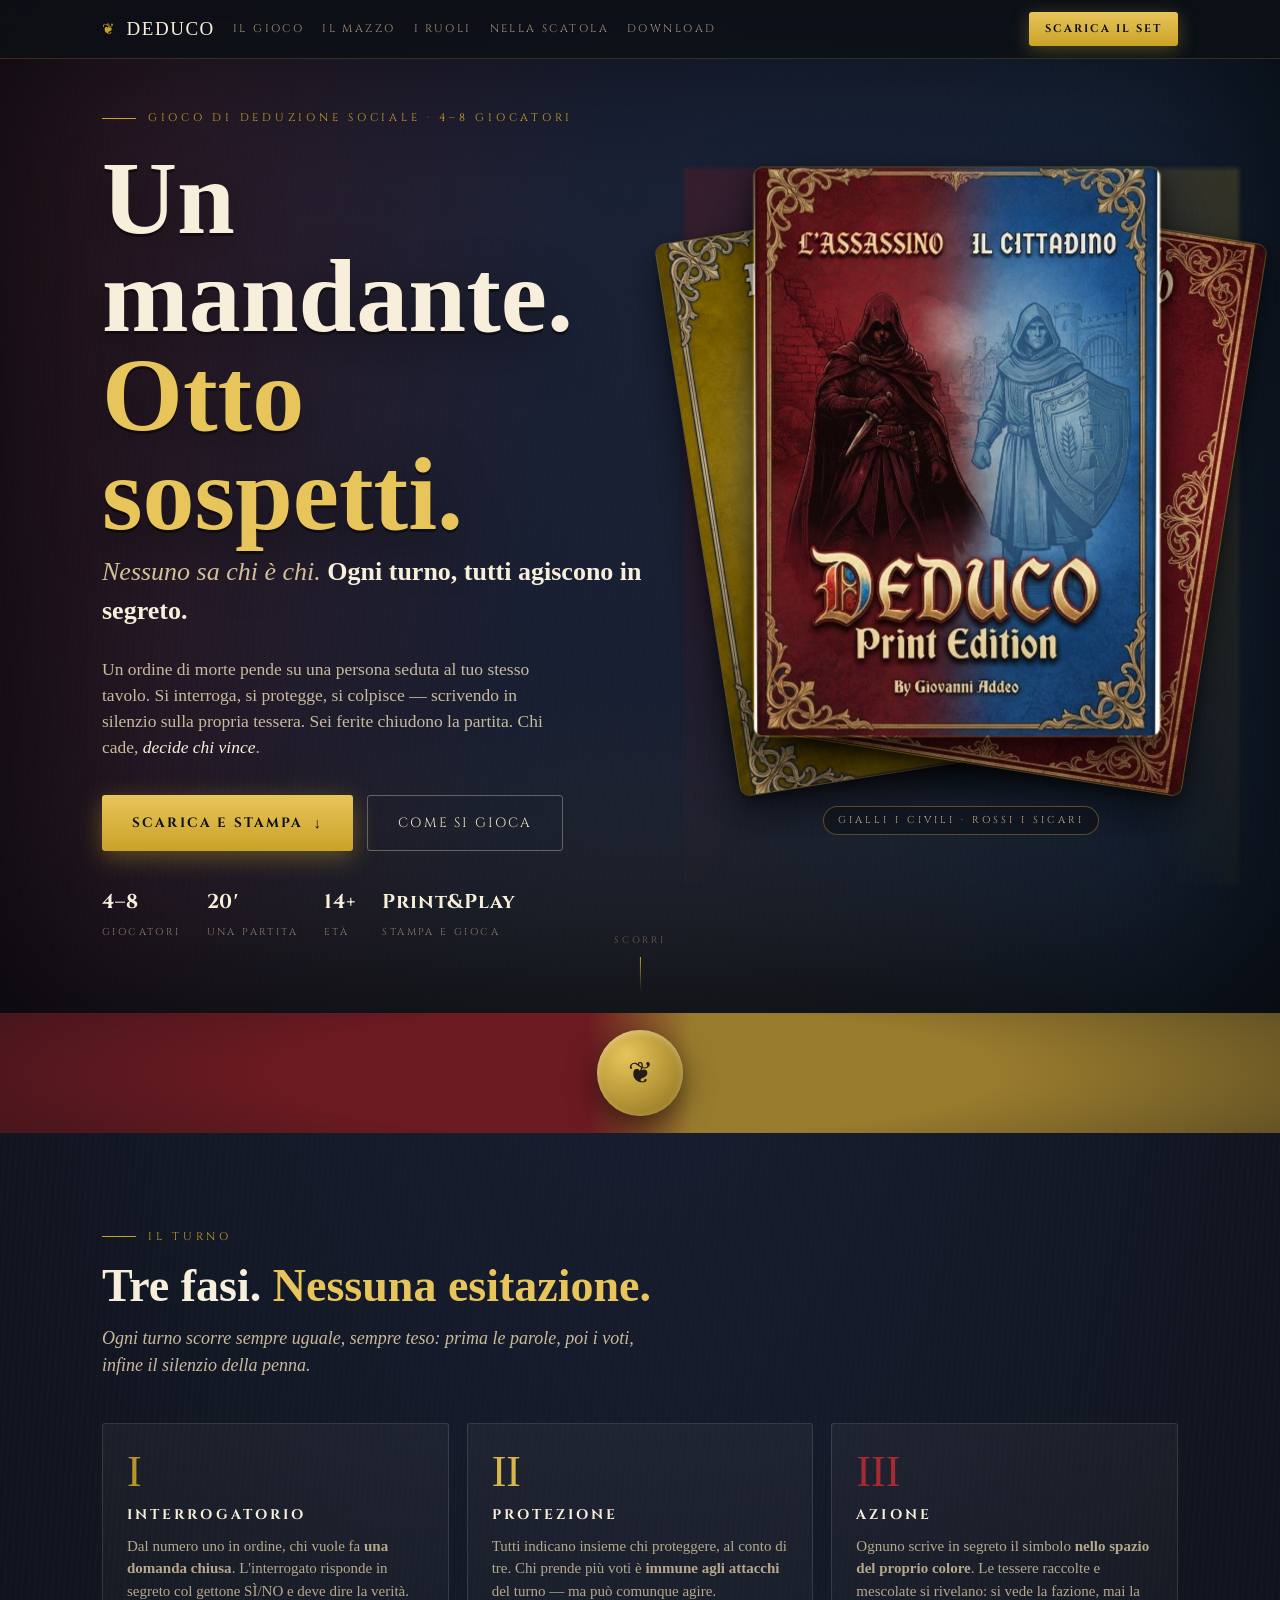
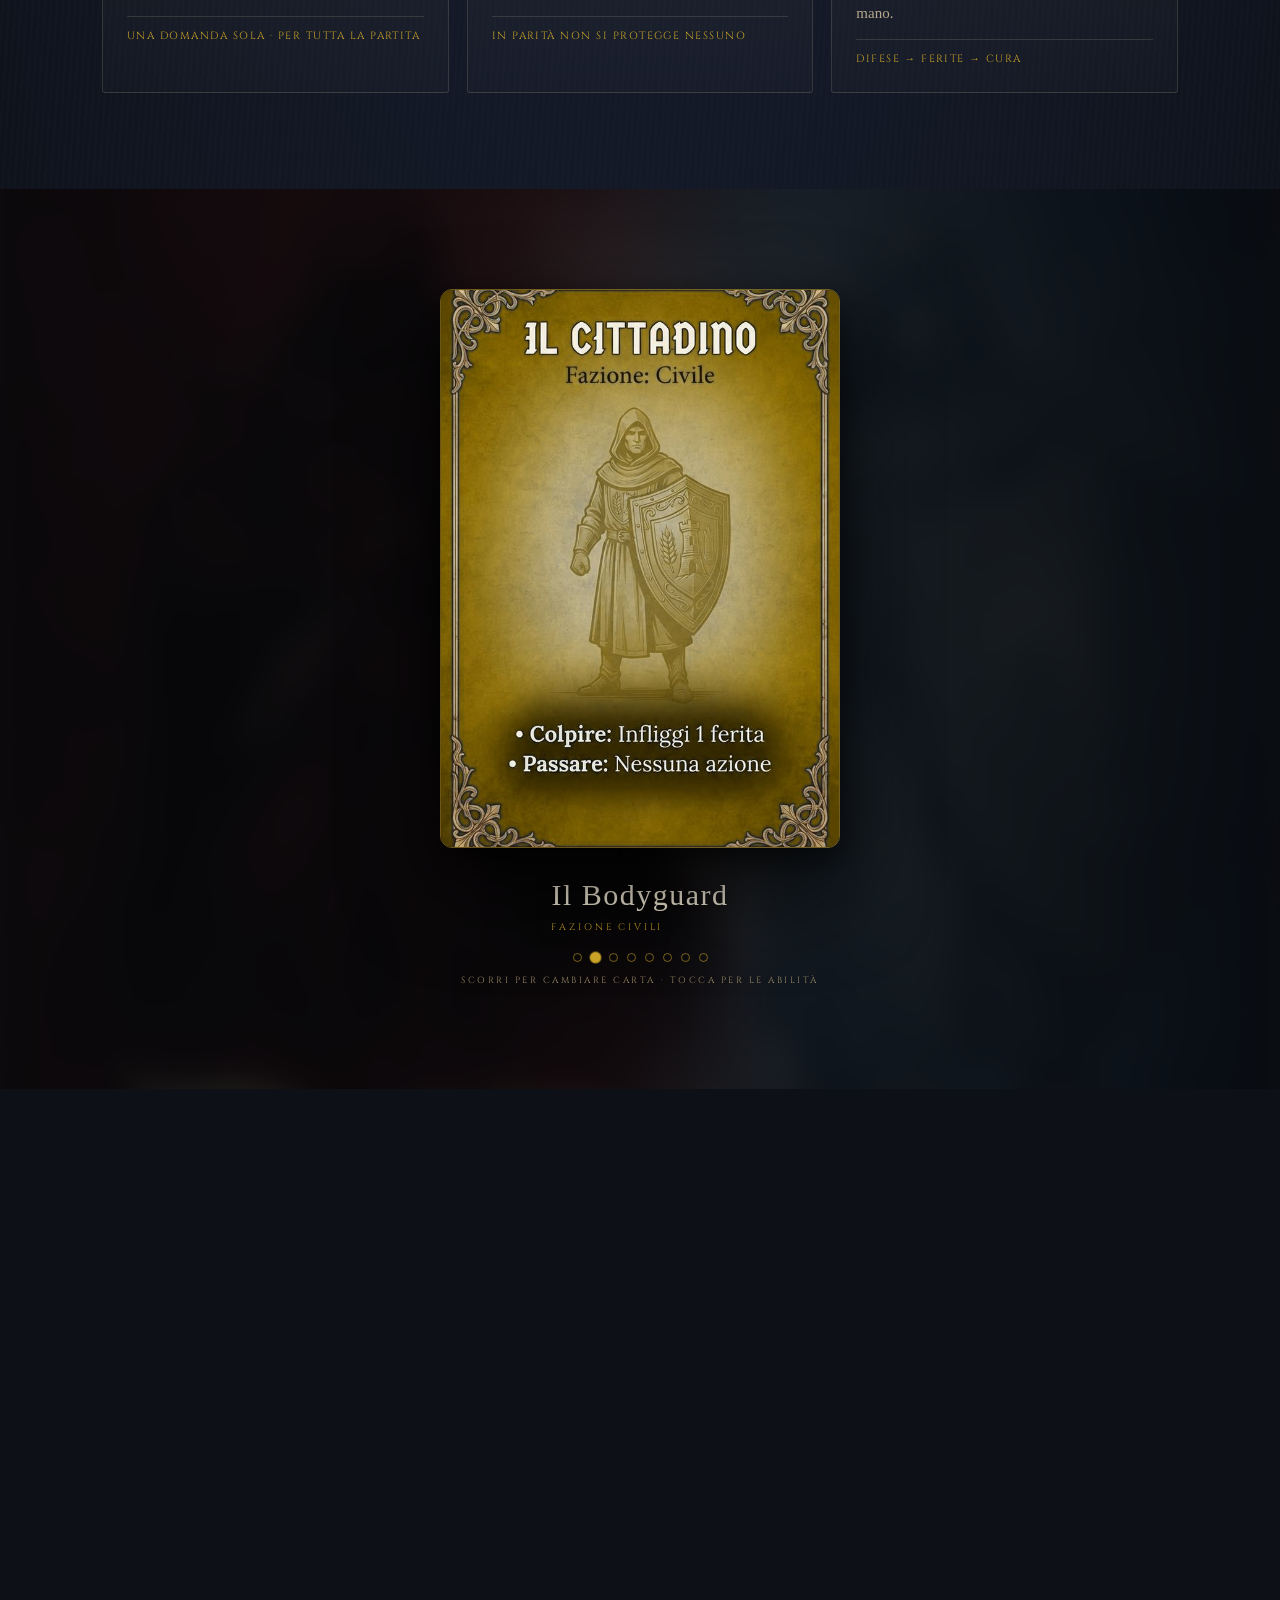
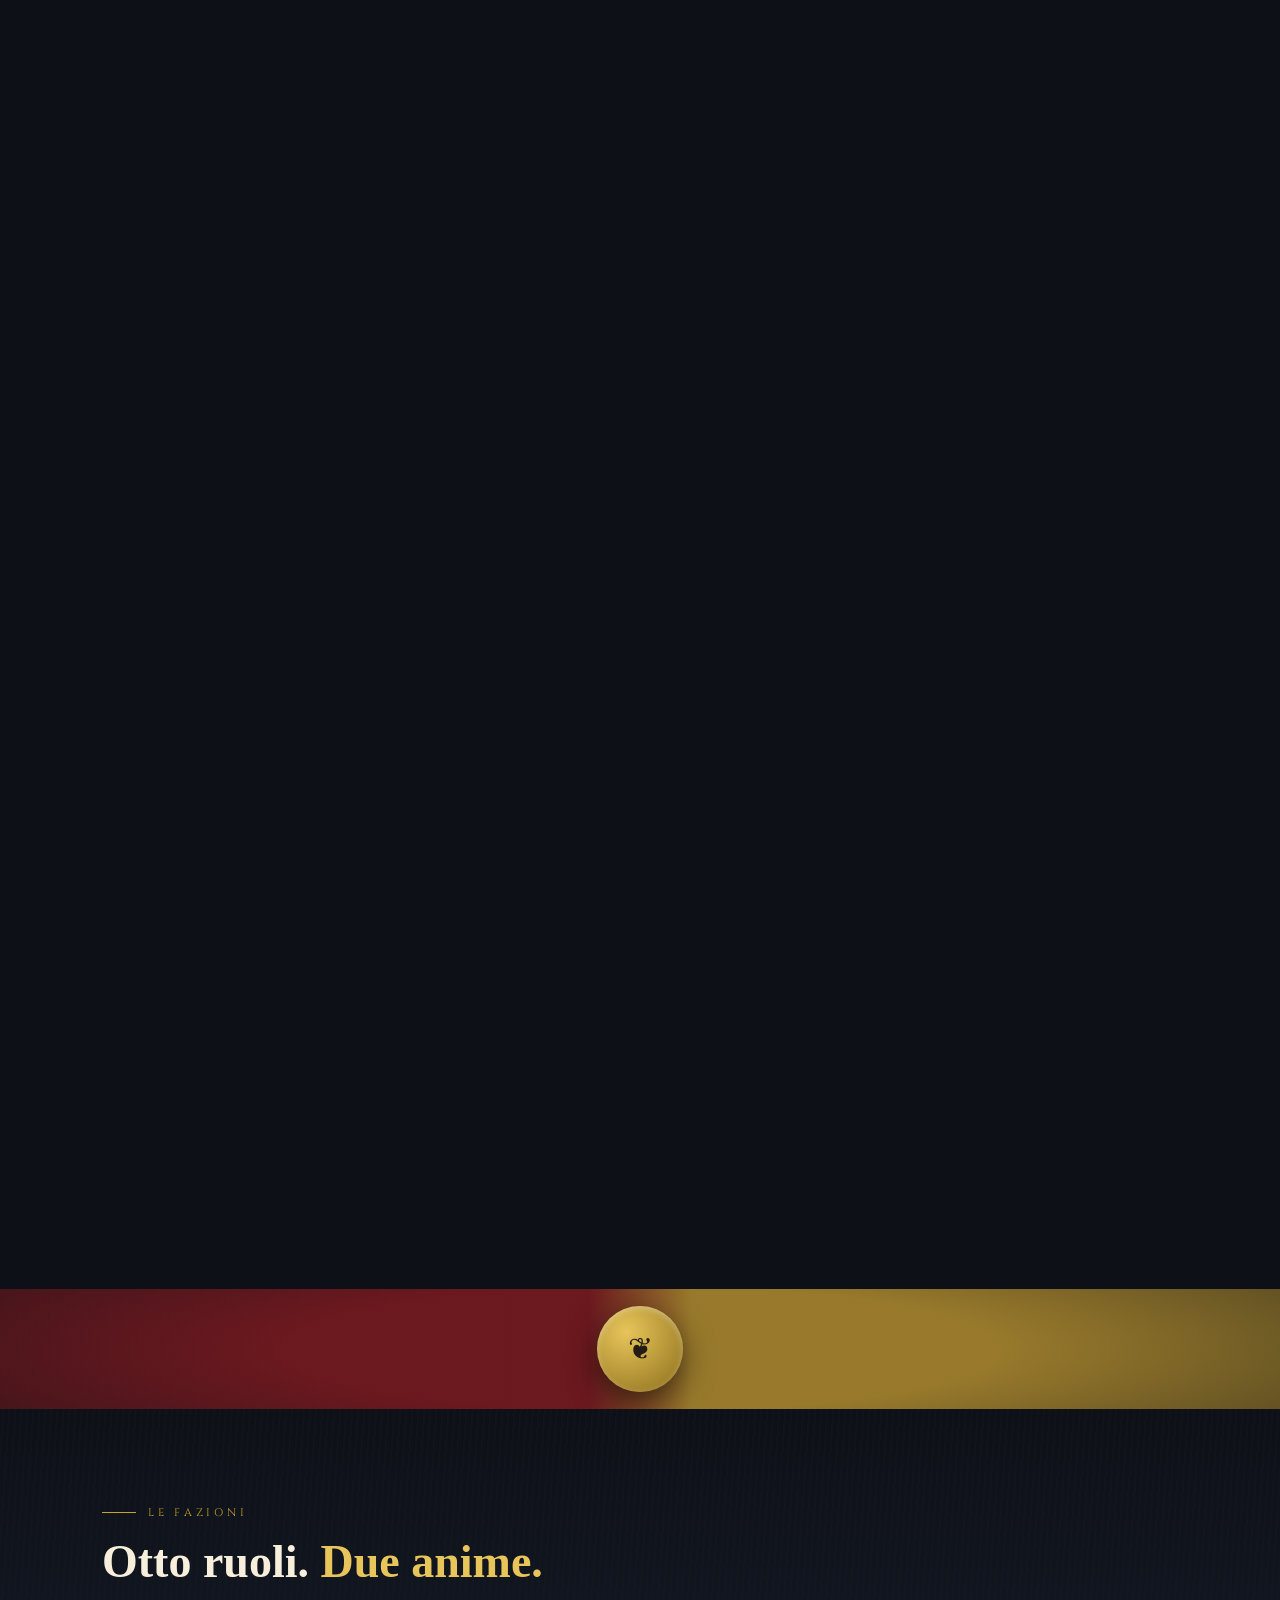
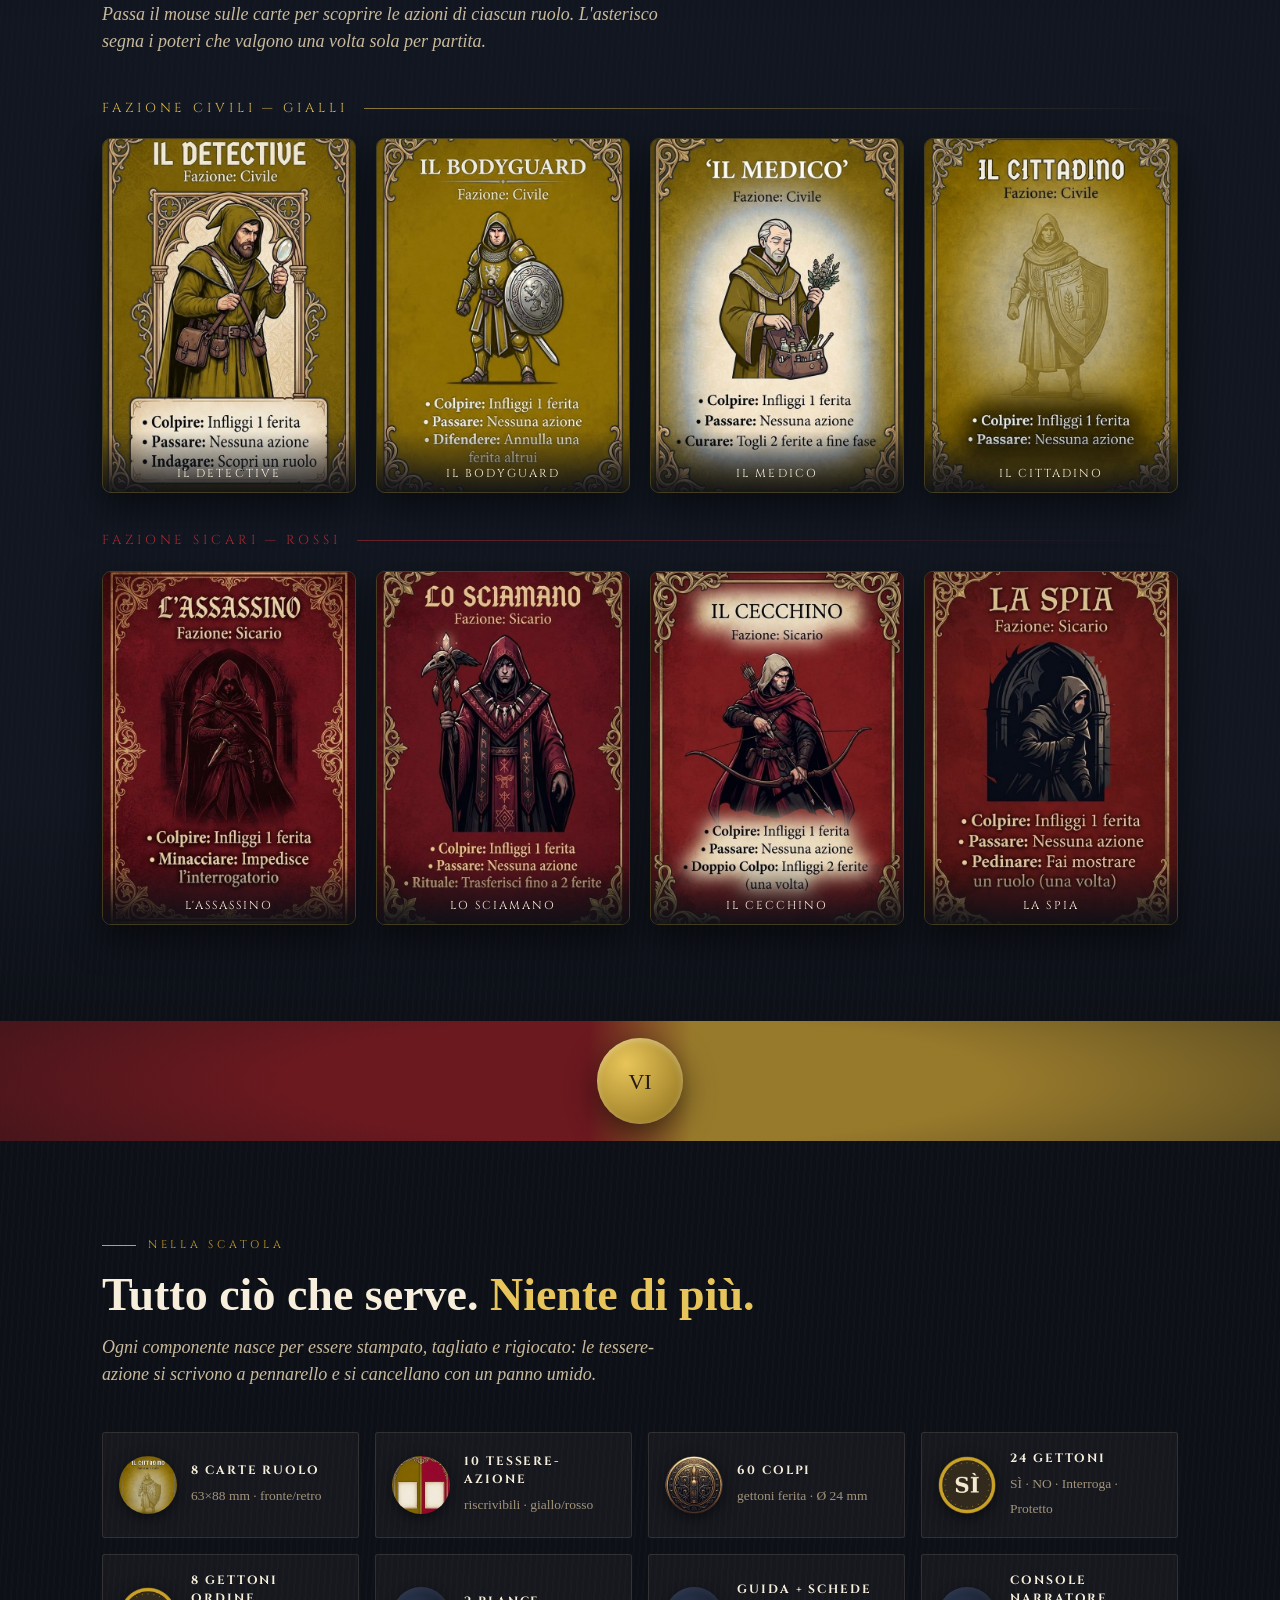
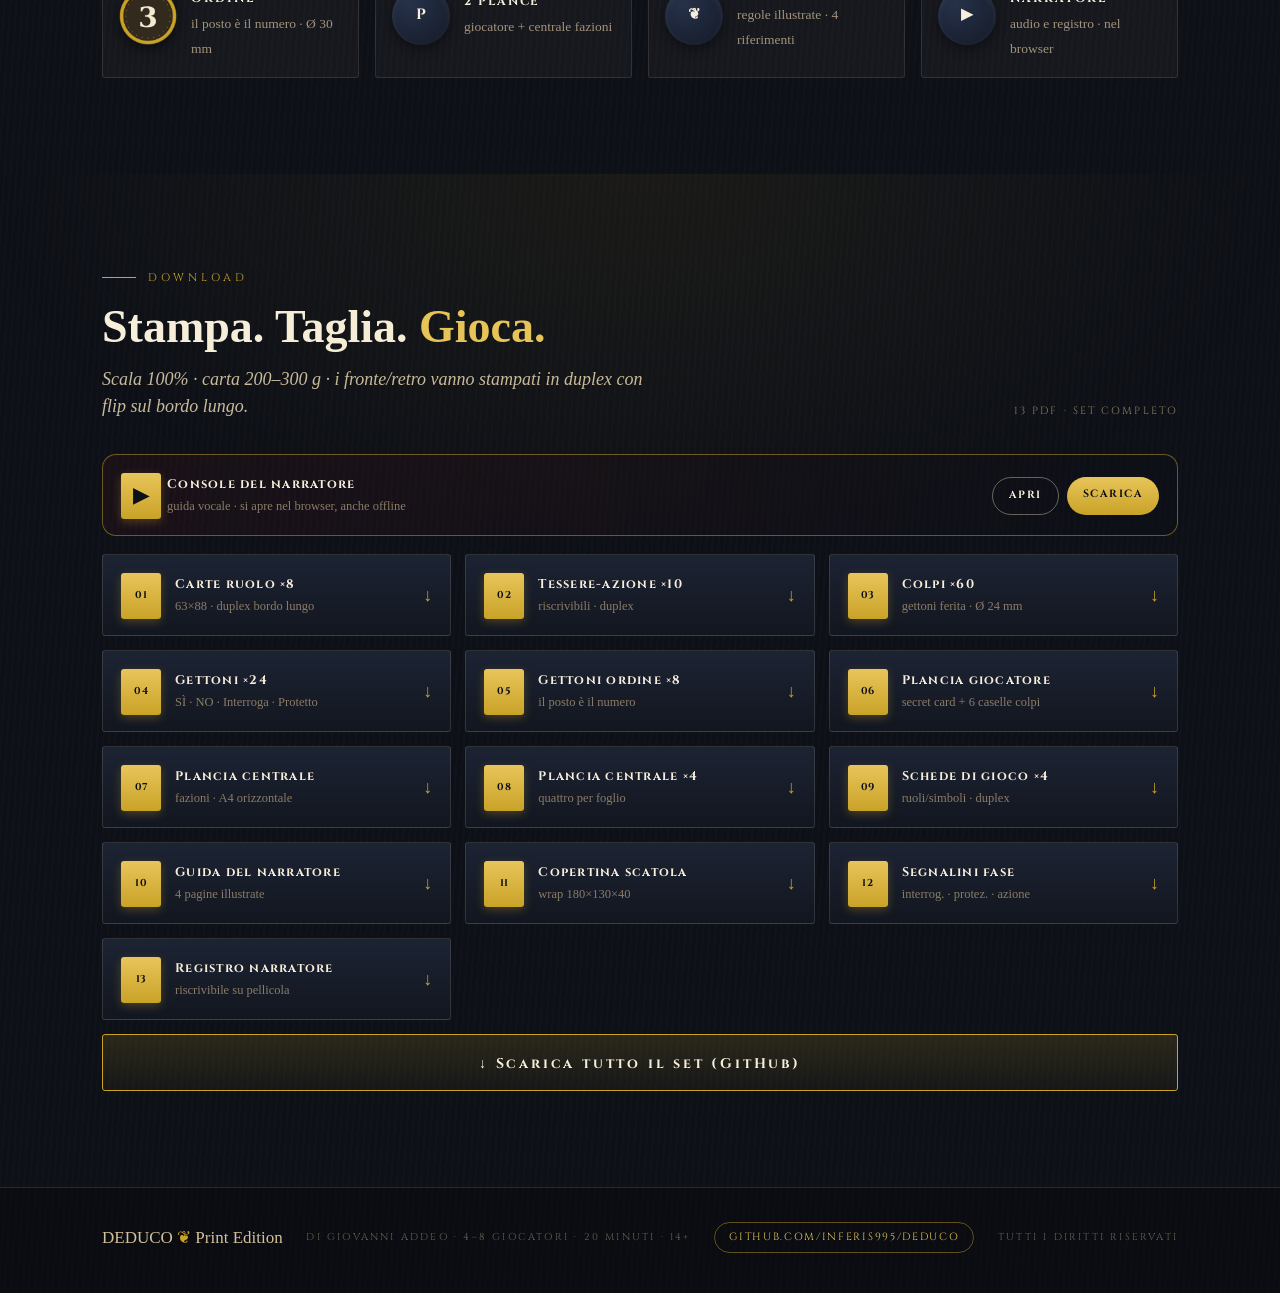
==== commit 182a4bda: "Landing: aggiunti meta OpenGraph (title/image DEDUCO) + homepage repo impostata" ====
--- a/landing/index.html
+++ b/landing/index.html
@@ -6,6 +6,15 @@
 <meta name="theme-color" content="#0D1017">
 <title>DEDUCO — Un mandante. Otto sospetti. · Print &amp; Play</title>
 <meta name="description" content="Gioco di deduzione sociale per 4–8 giocatori. Scarica, stampa, taglia, gioca. Print & Play completo: carte, gettoni, plance, guida e console del narratore.">
+<meta property="og:type" content="website">
+<meta property="og:title" content="DEDUCO — Un mandante. Otto sospetti.">
+<meta property="og:description" content="Gioco di deduzione sociale 4–8 giocatori · Print & Play: scarica e stampa. Carte, gettoni, plance, guida e console del narratore.">
+<meta property="og:image" content="https://inferis995.github.io/deduco/assets/cover-trim.jpg">
+<meta property="og:url" content="https://inferis995.github.io/deduco/">
+<meta name="twitter:card" content="summary_large_image">
+<meta name="twitter:title" content="DEDUCO — Un mandante. Otto sospetti.">
+<meta name="twitter:description" content="Gioco di deduzione sociale 4–8 giocatori · Print & Play completo.">
+<meta name="twitter:image" content="https://inferis995.github.io/deduco/assets/cover-trim.jpg">
 <link rel="preconnect" href="">
 
 <style>
